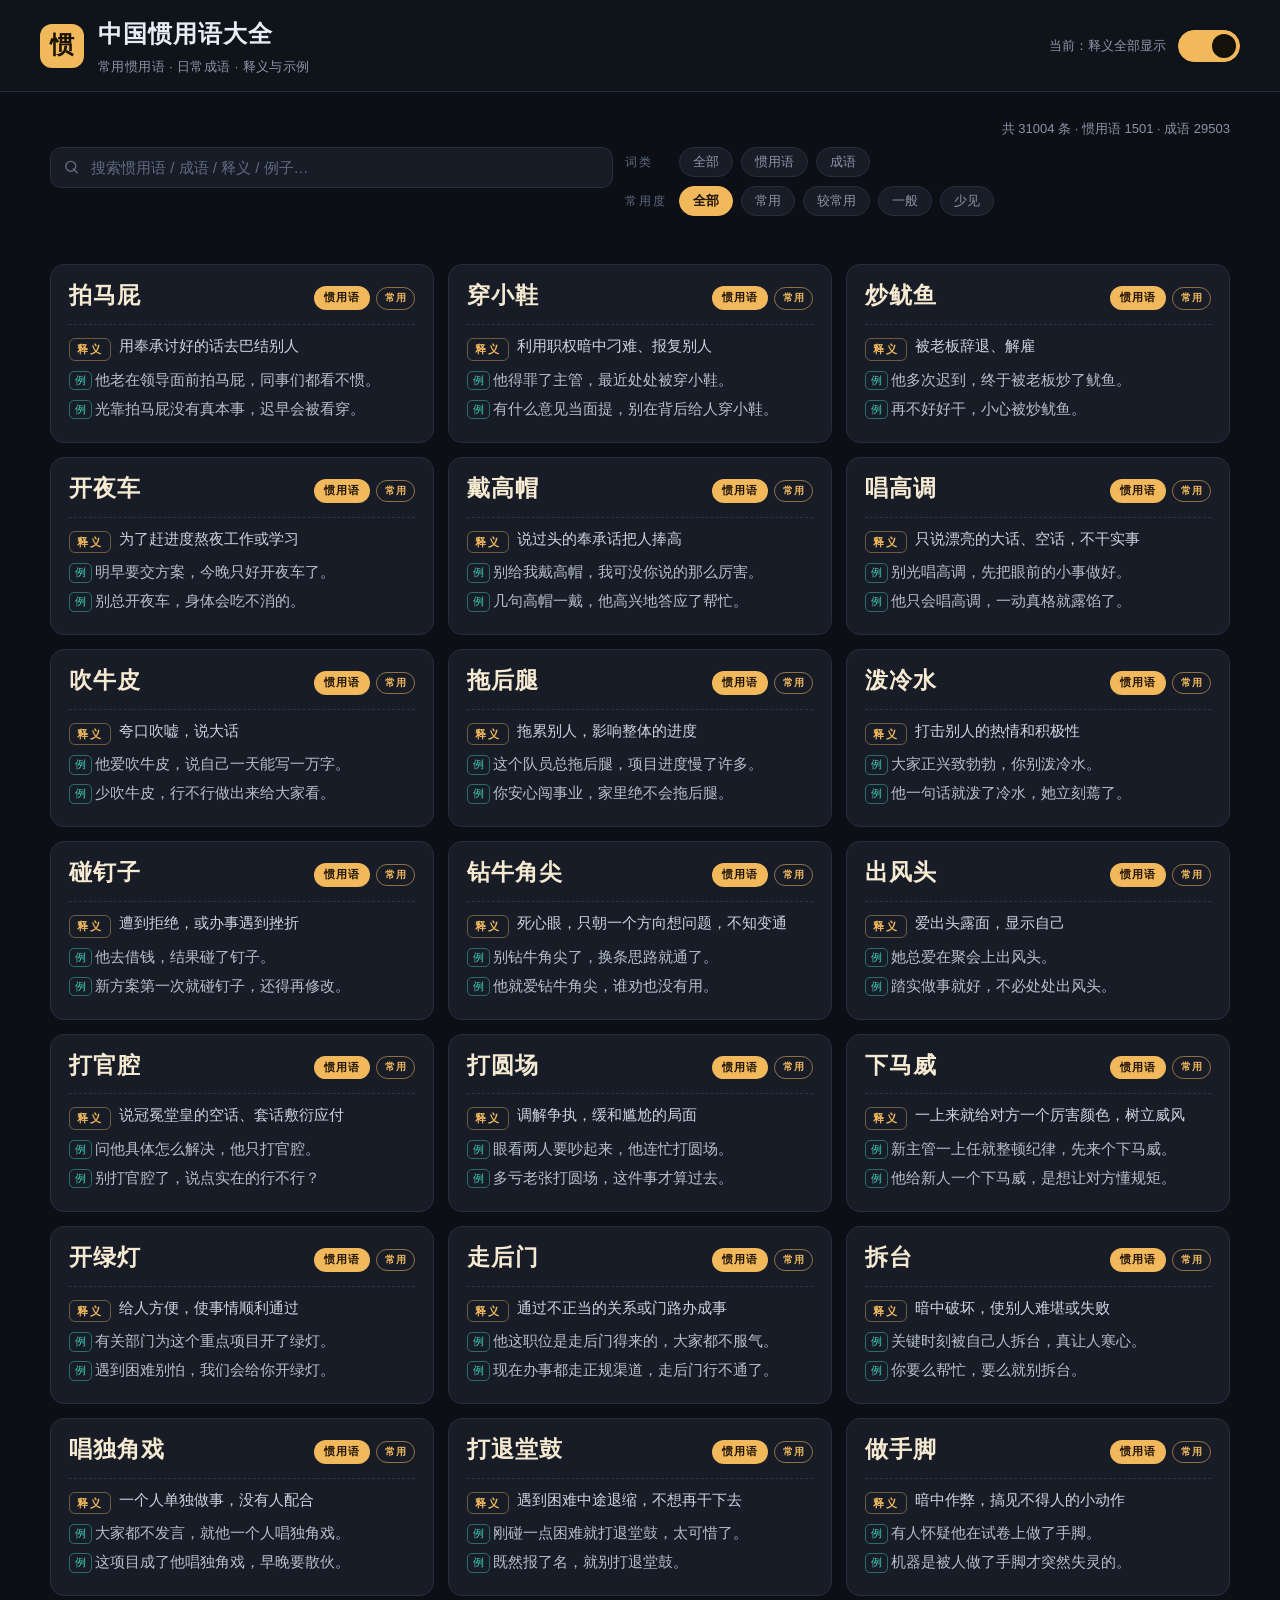
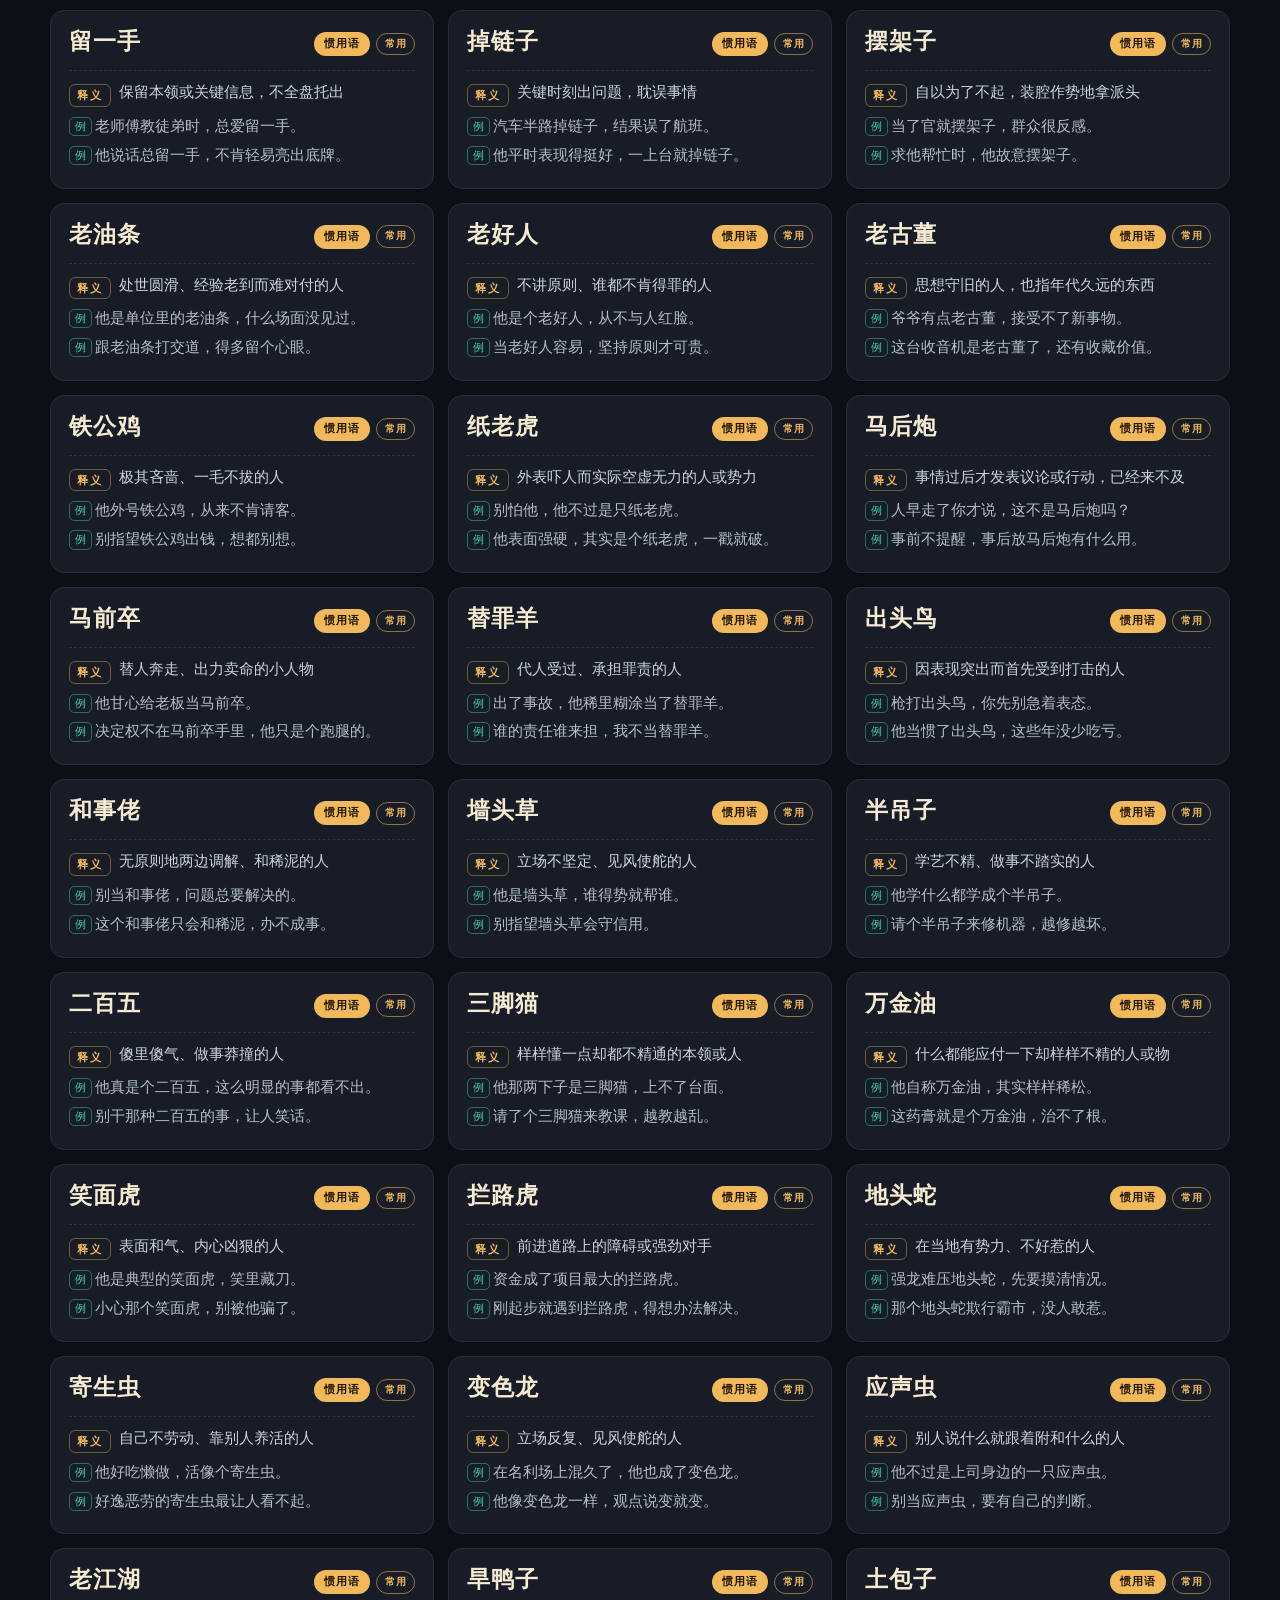
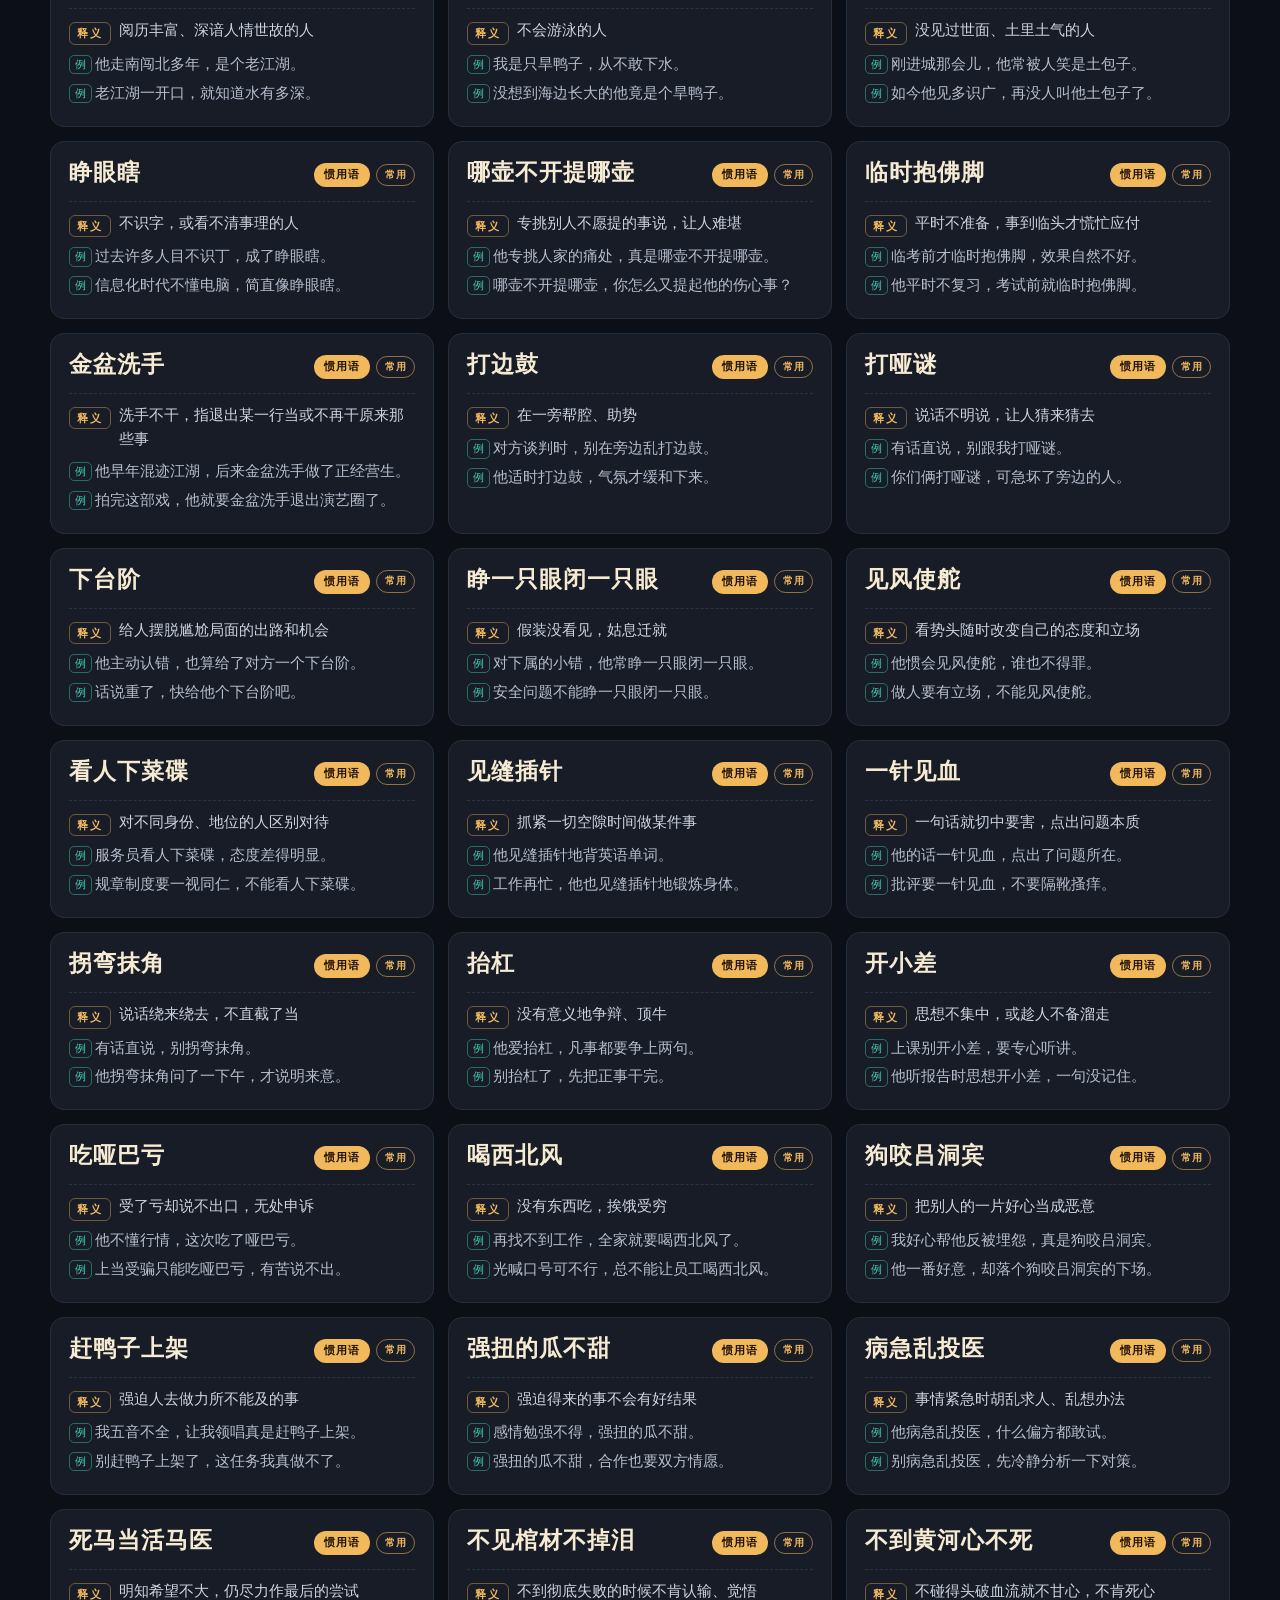
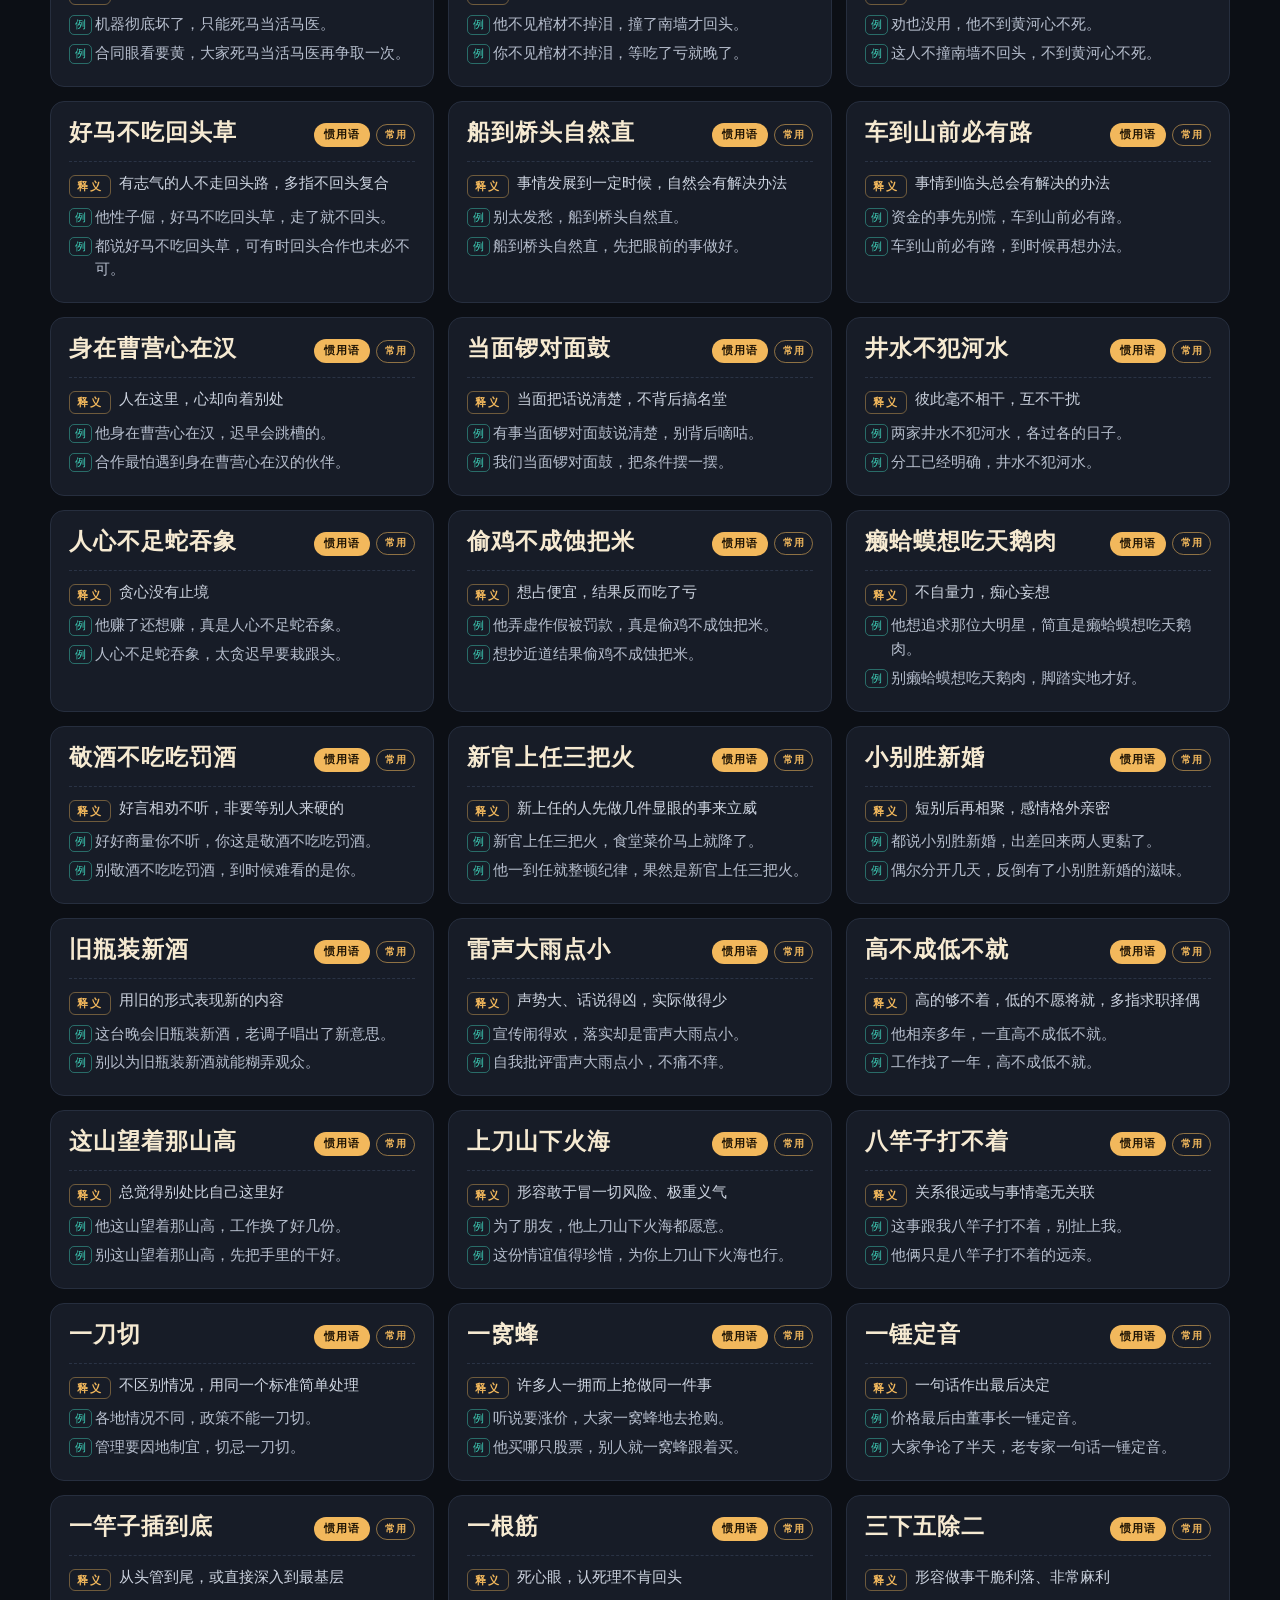
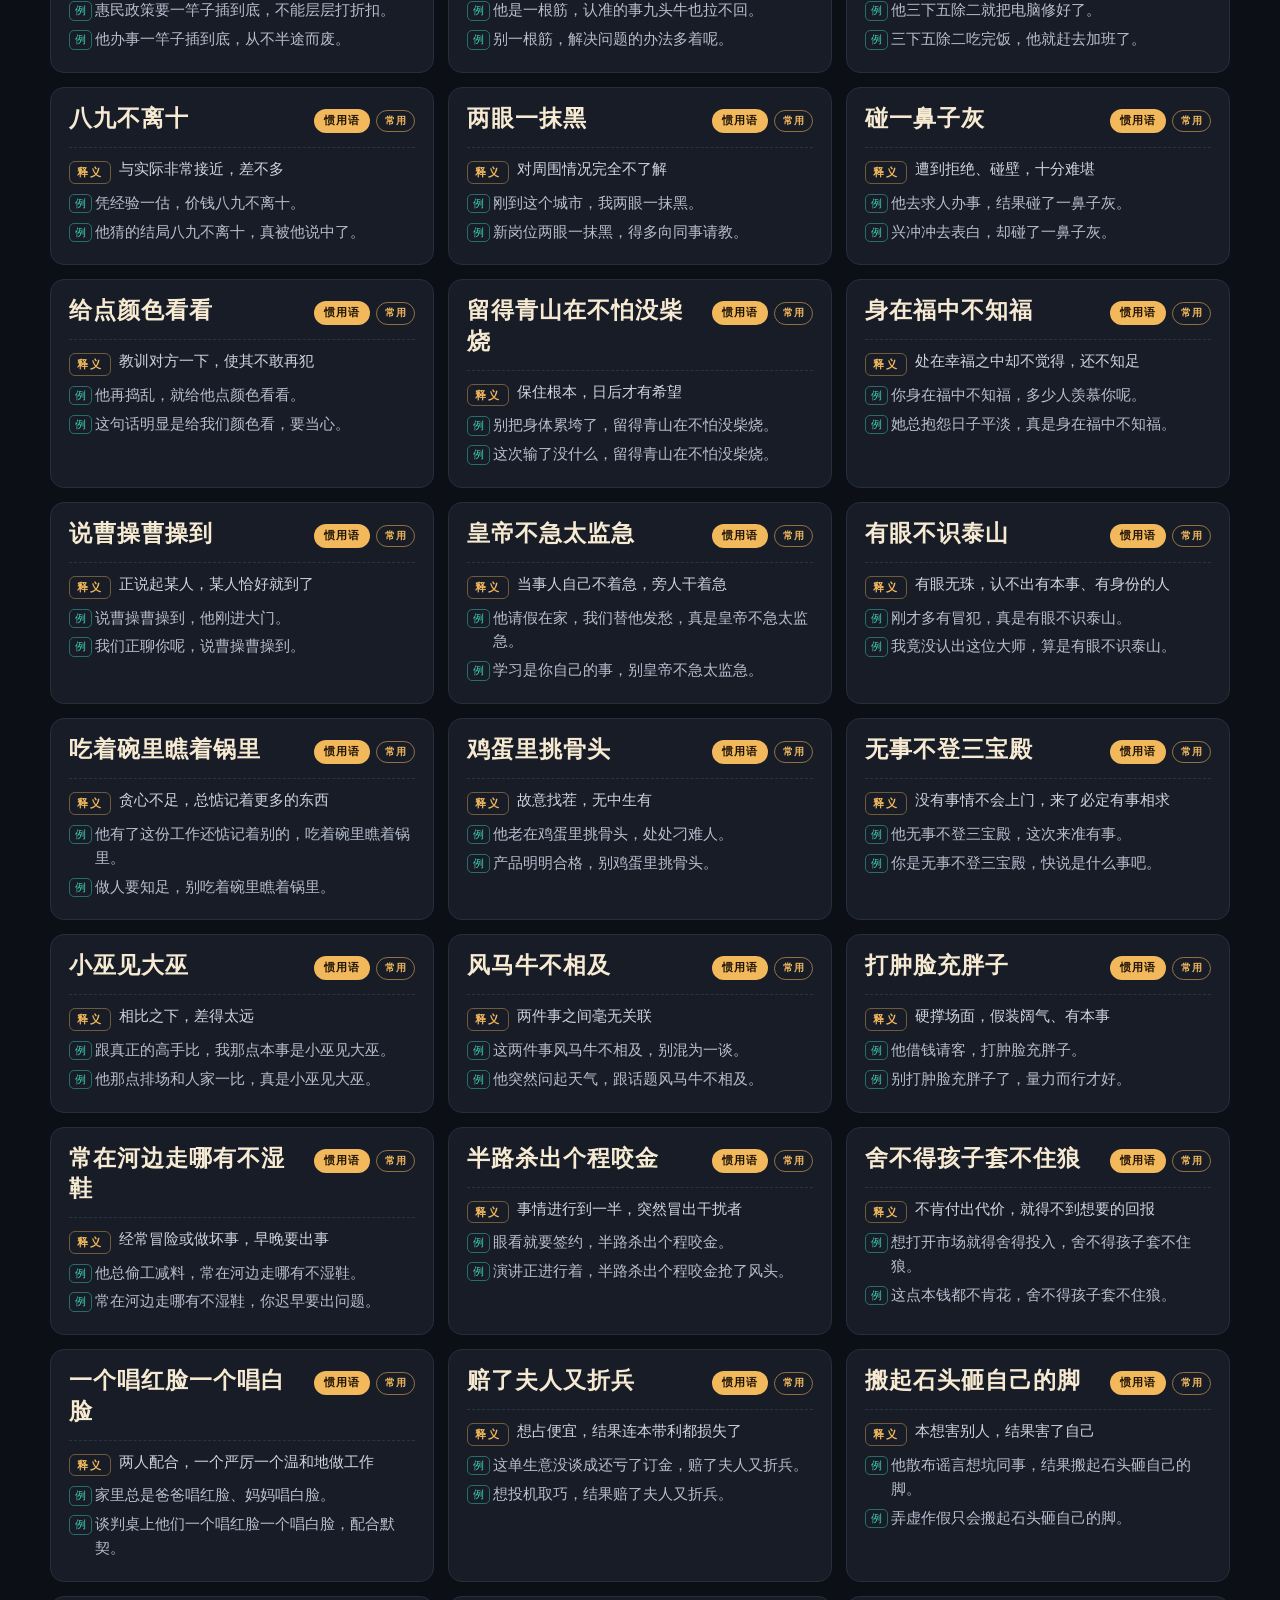
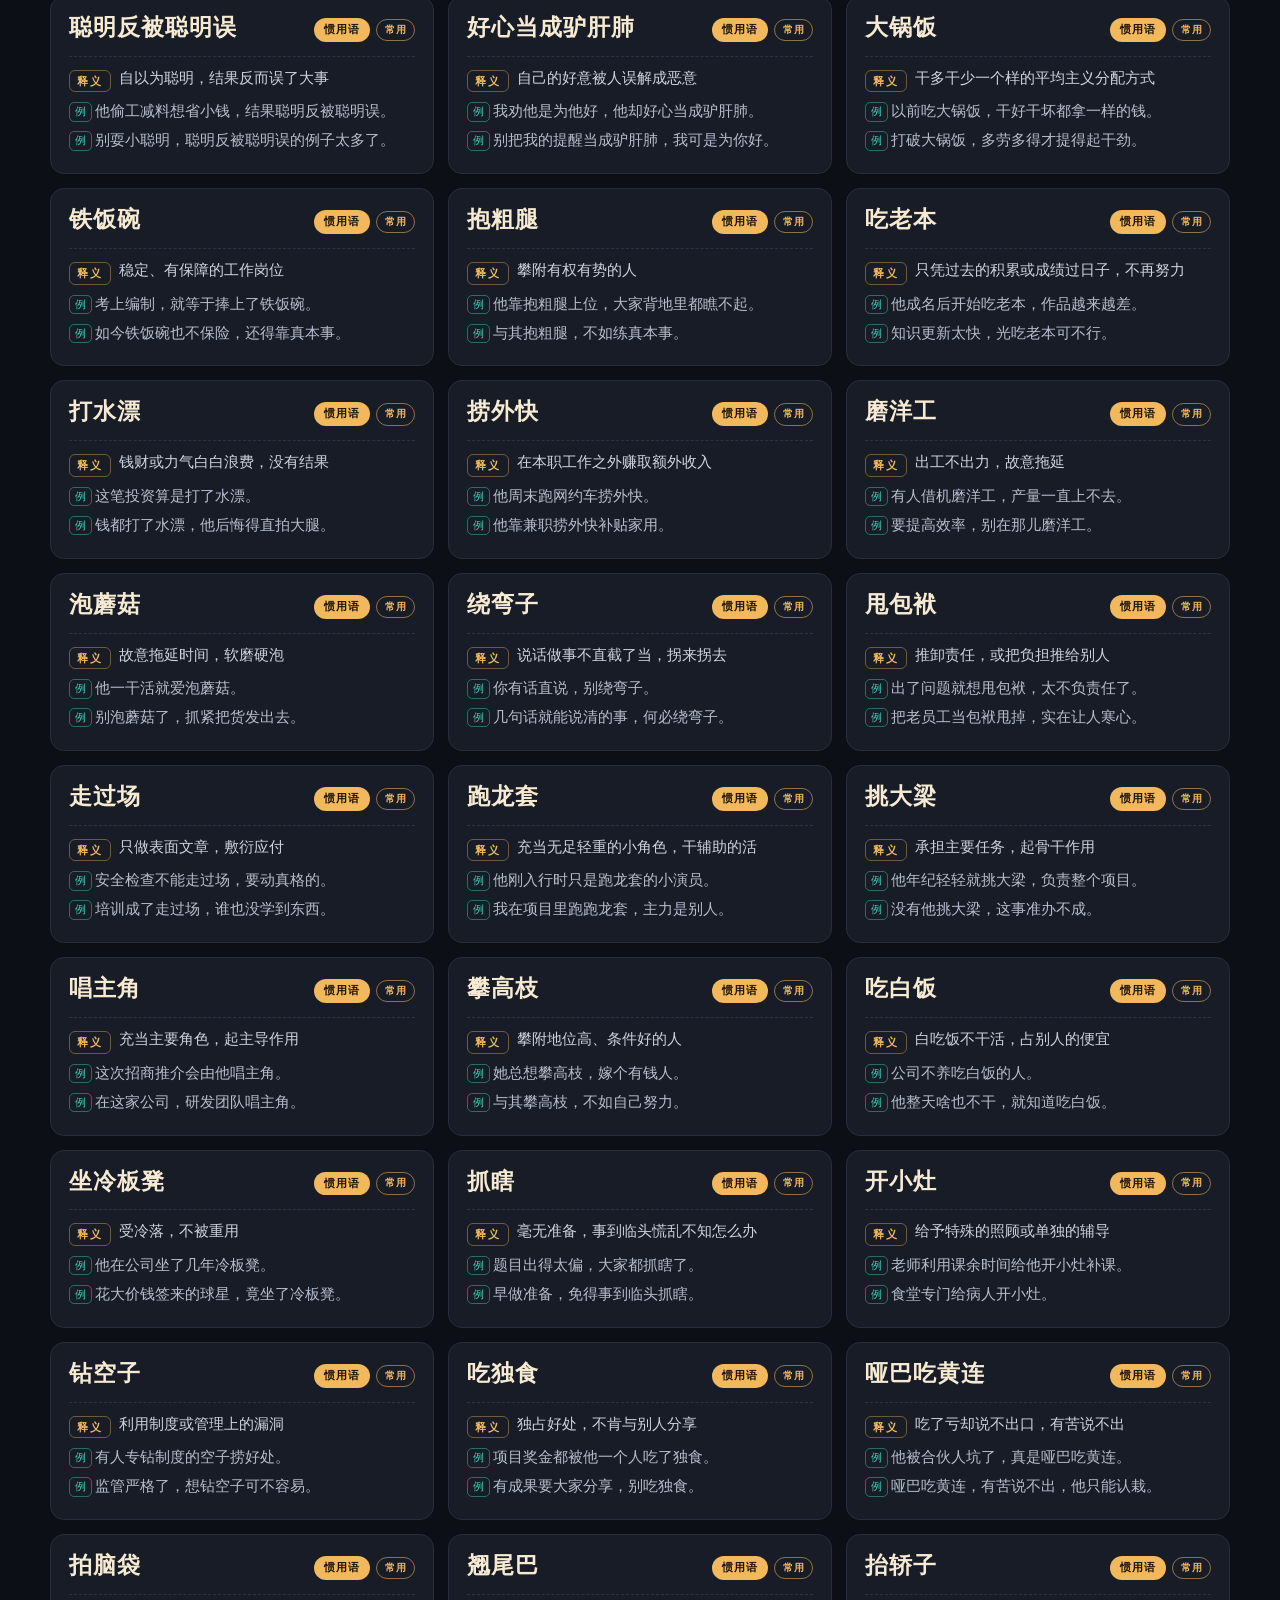
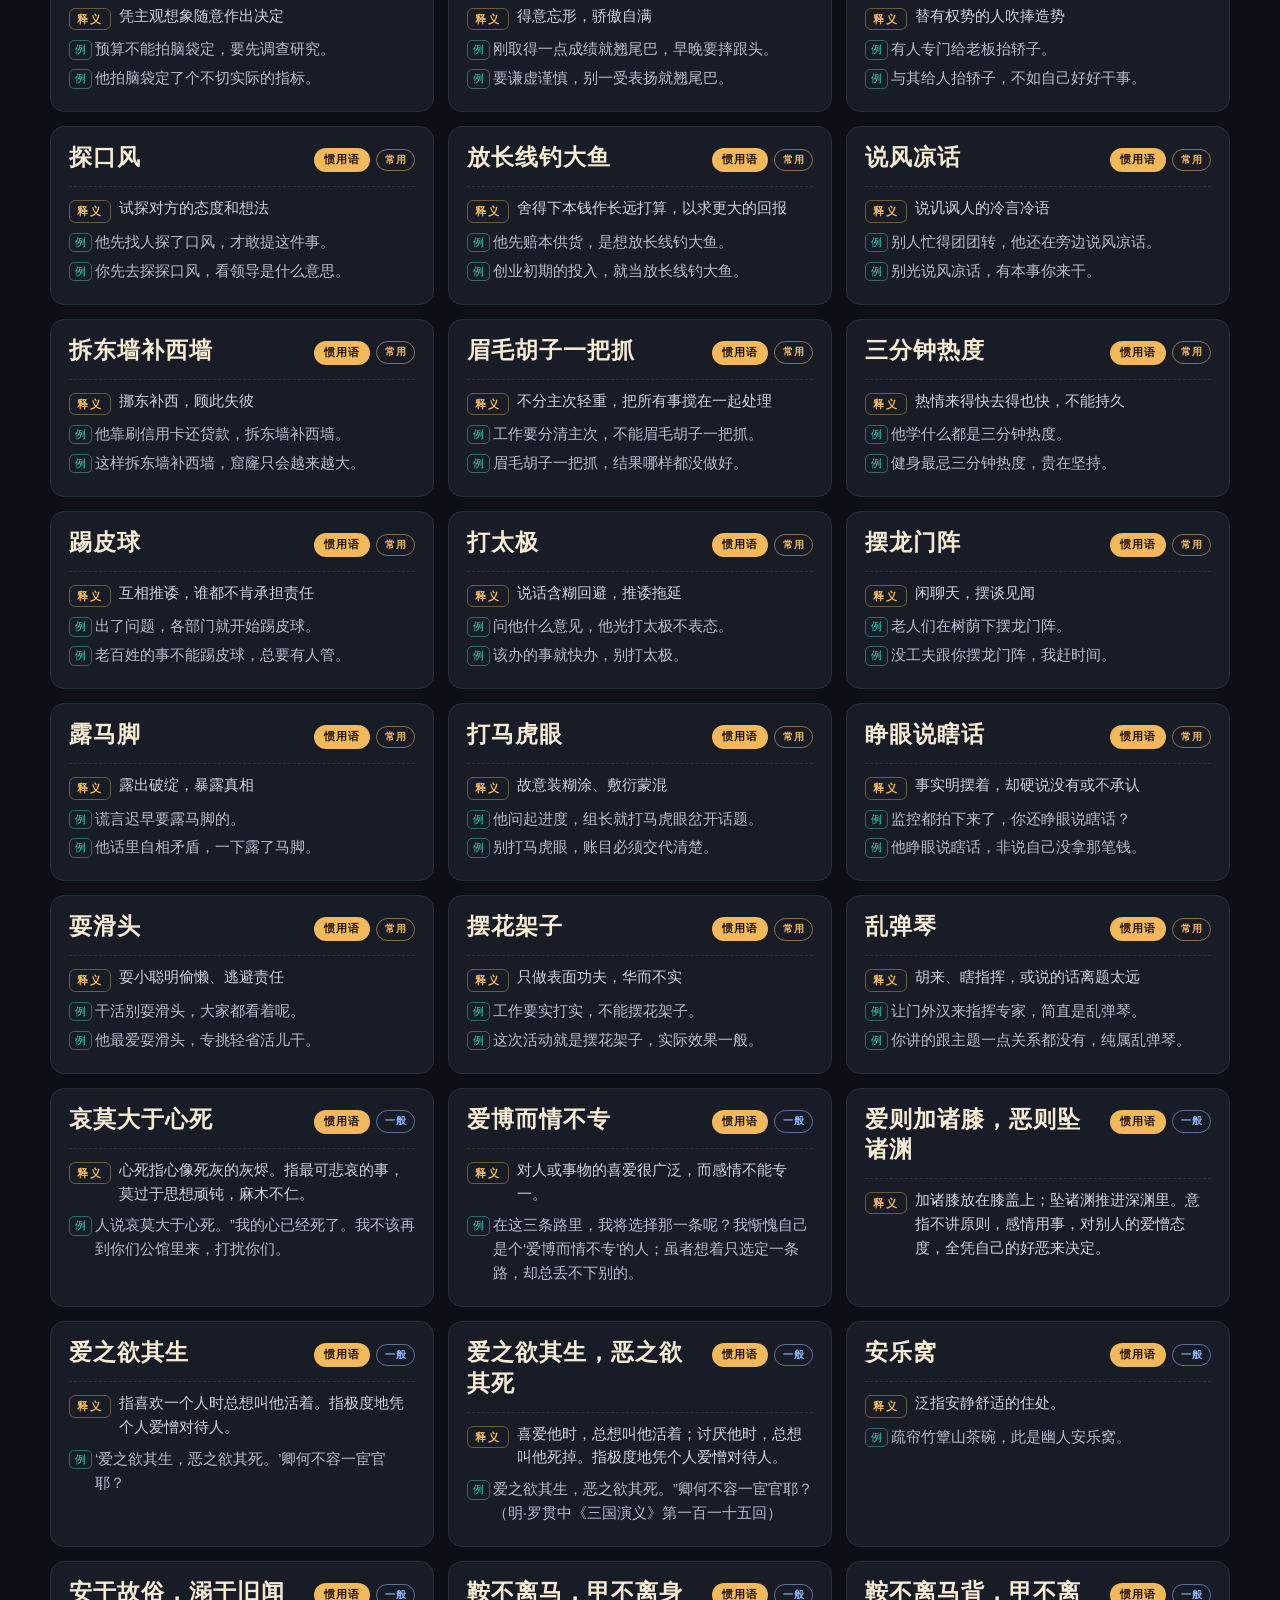
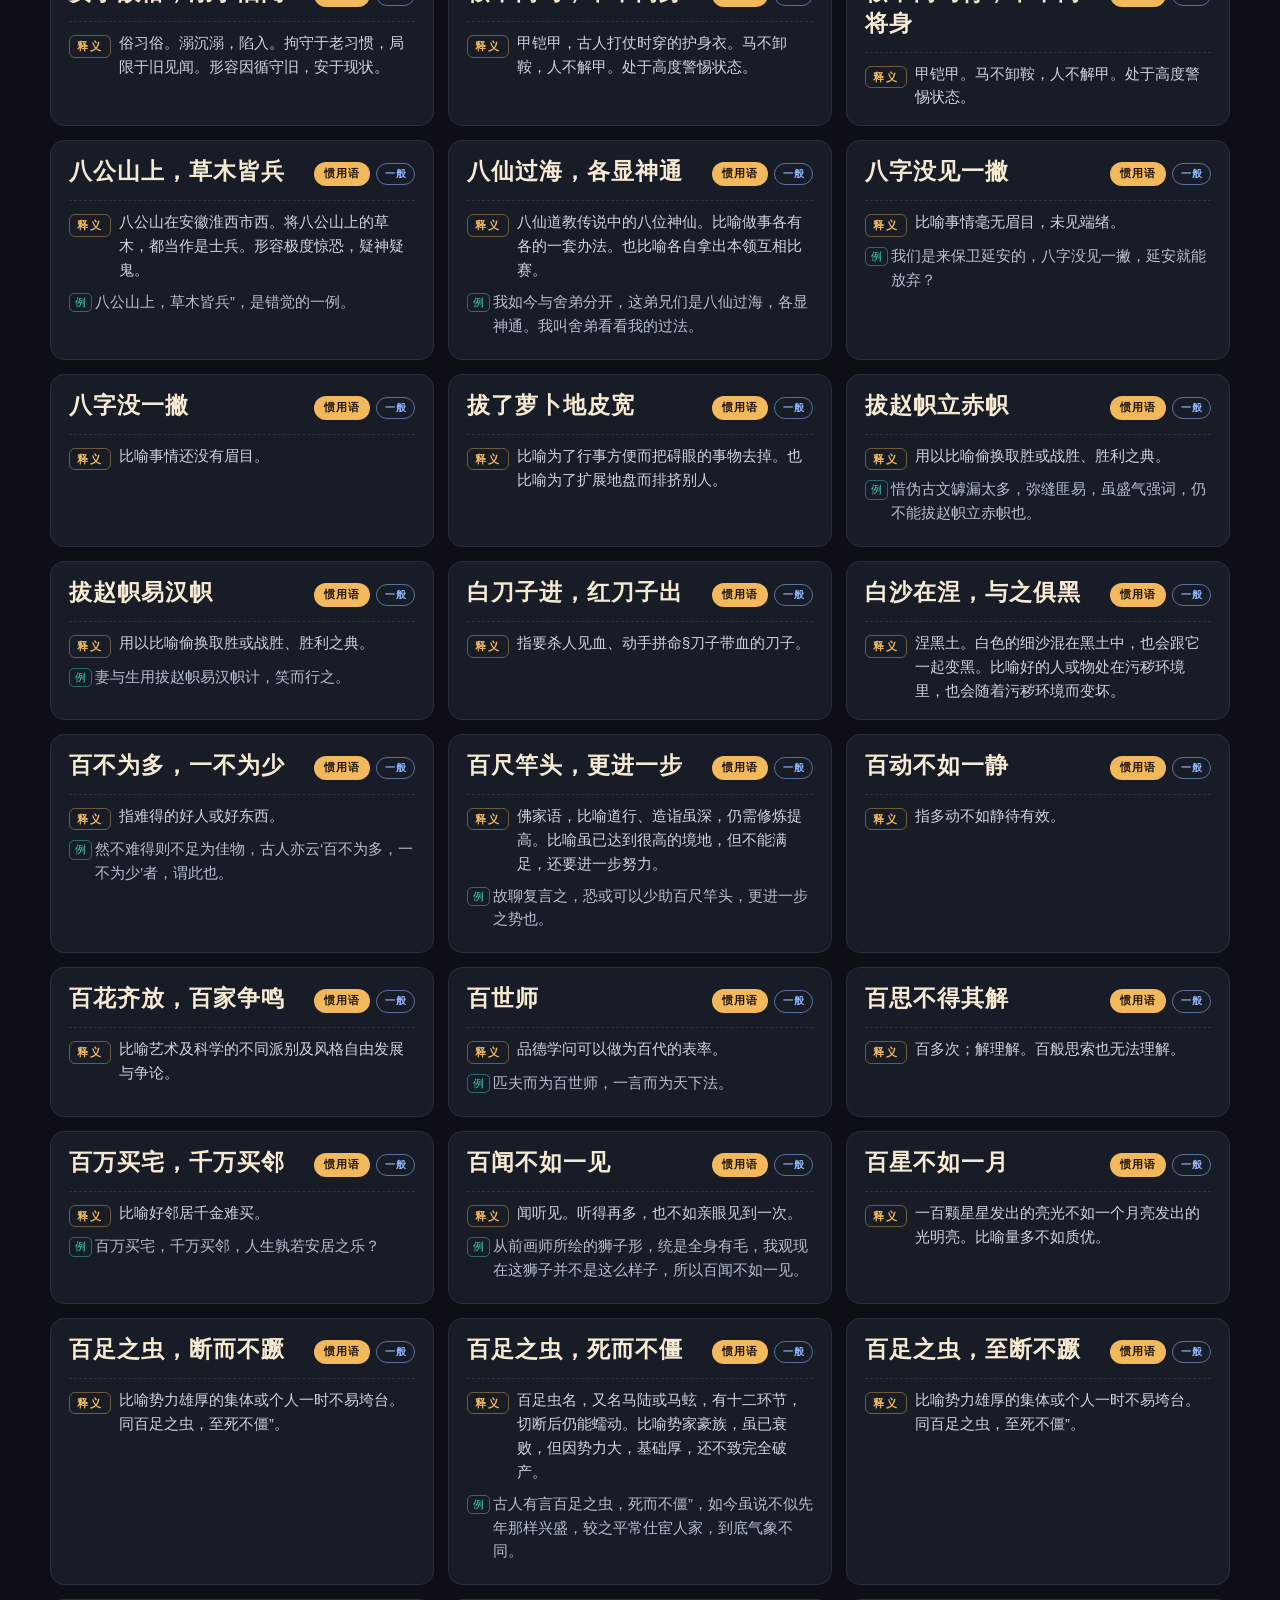
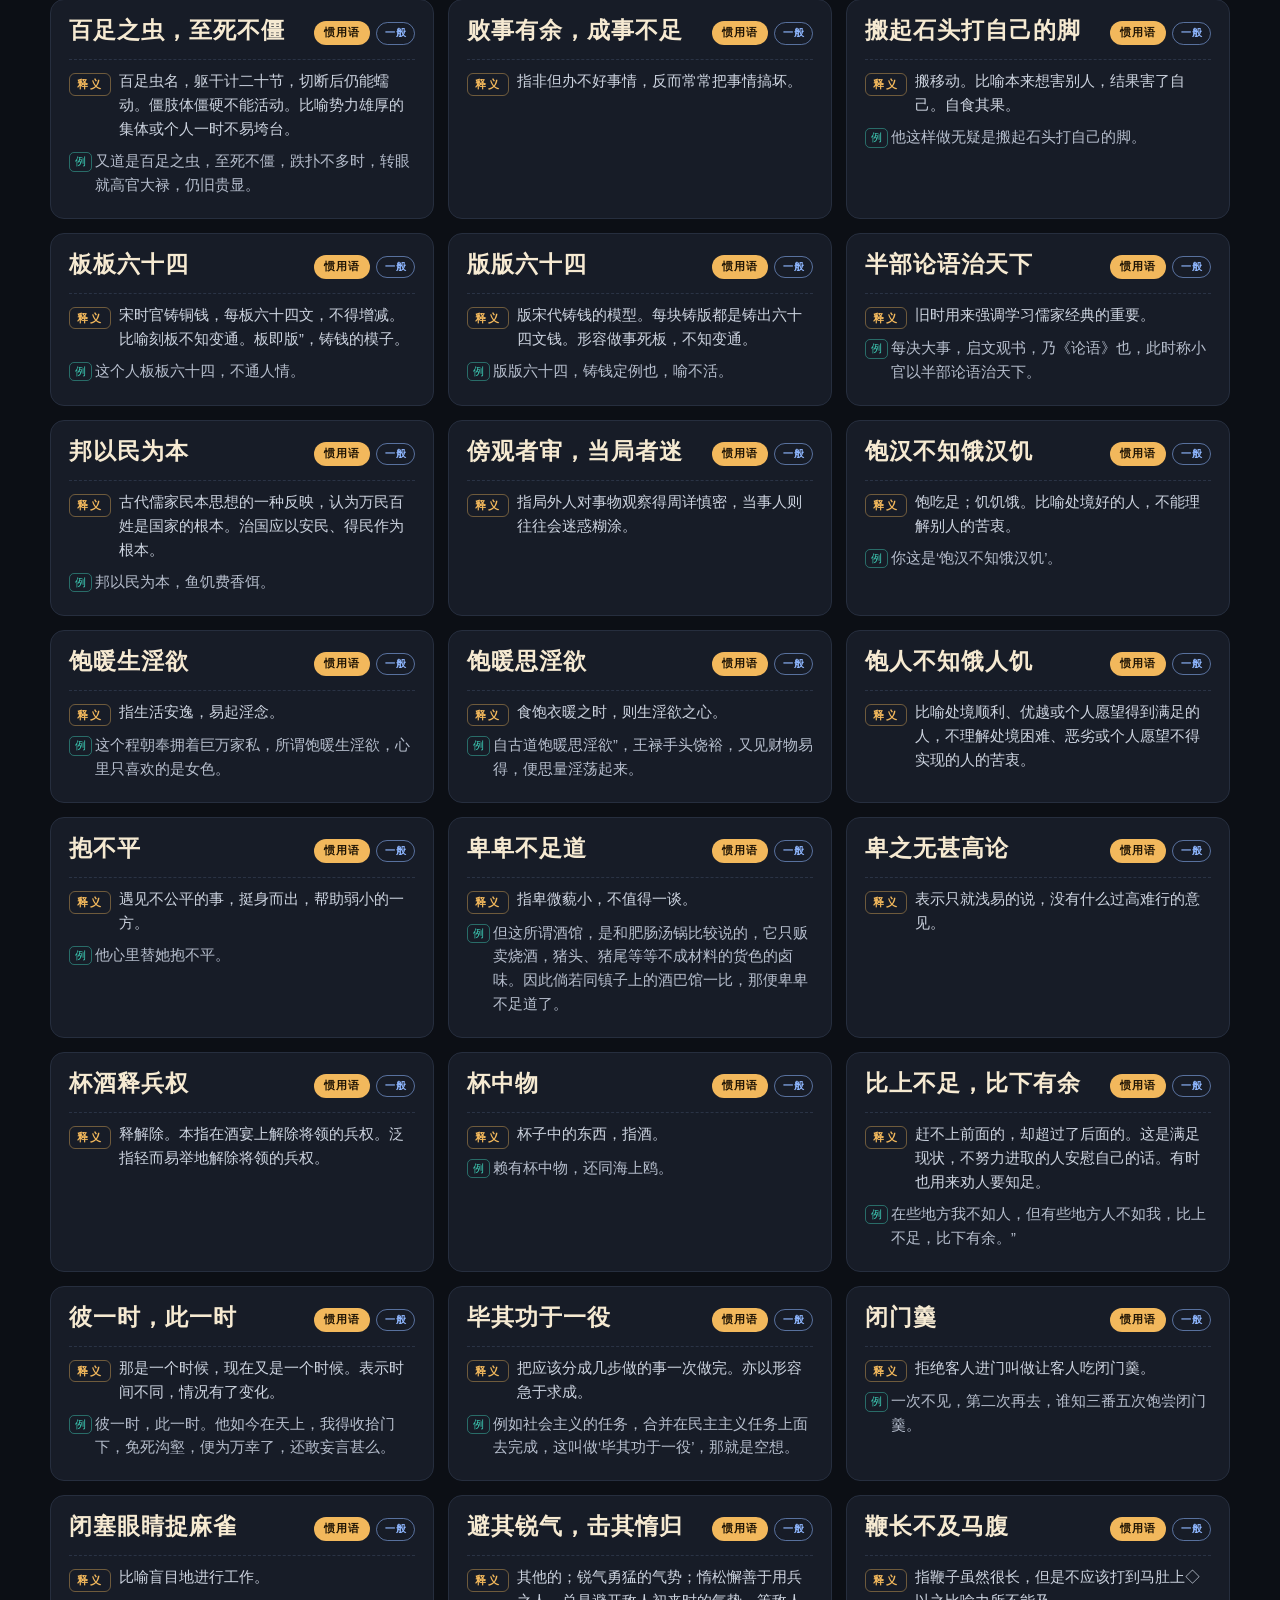
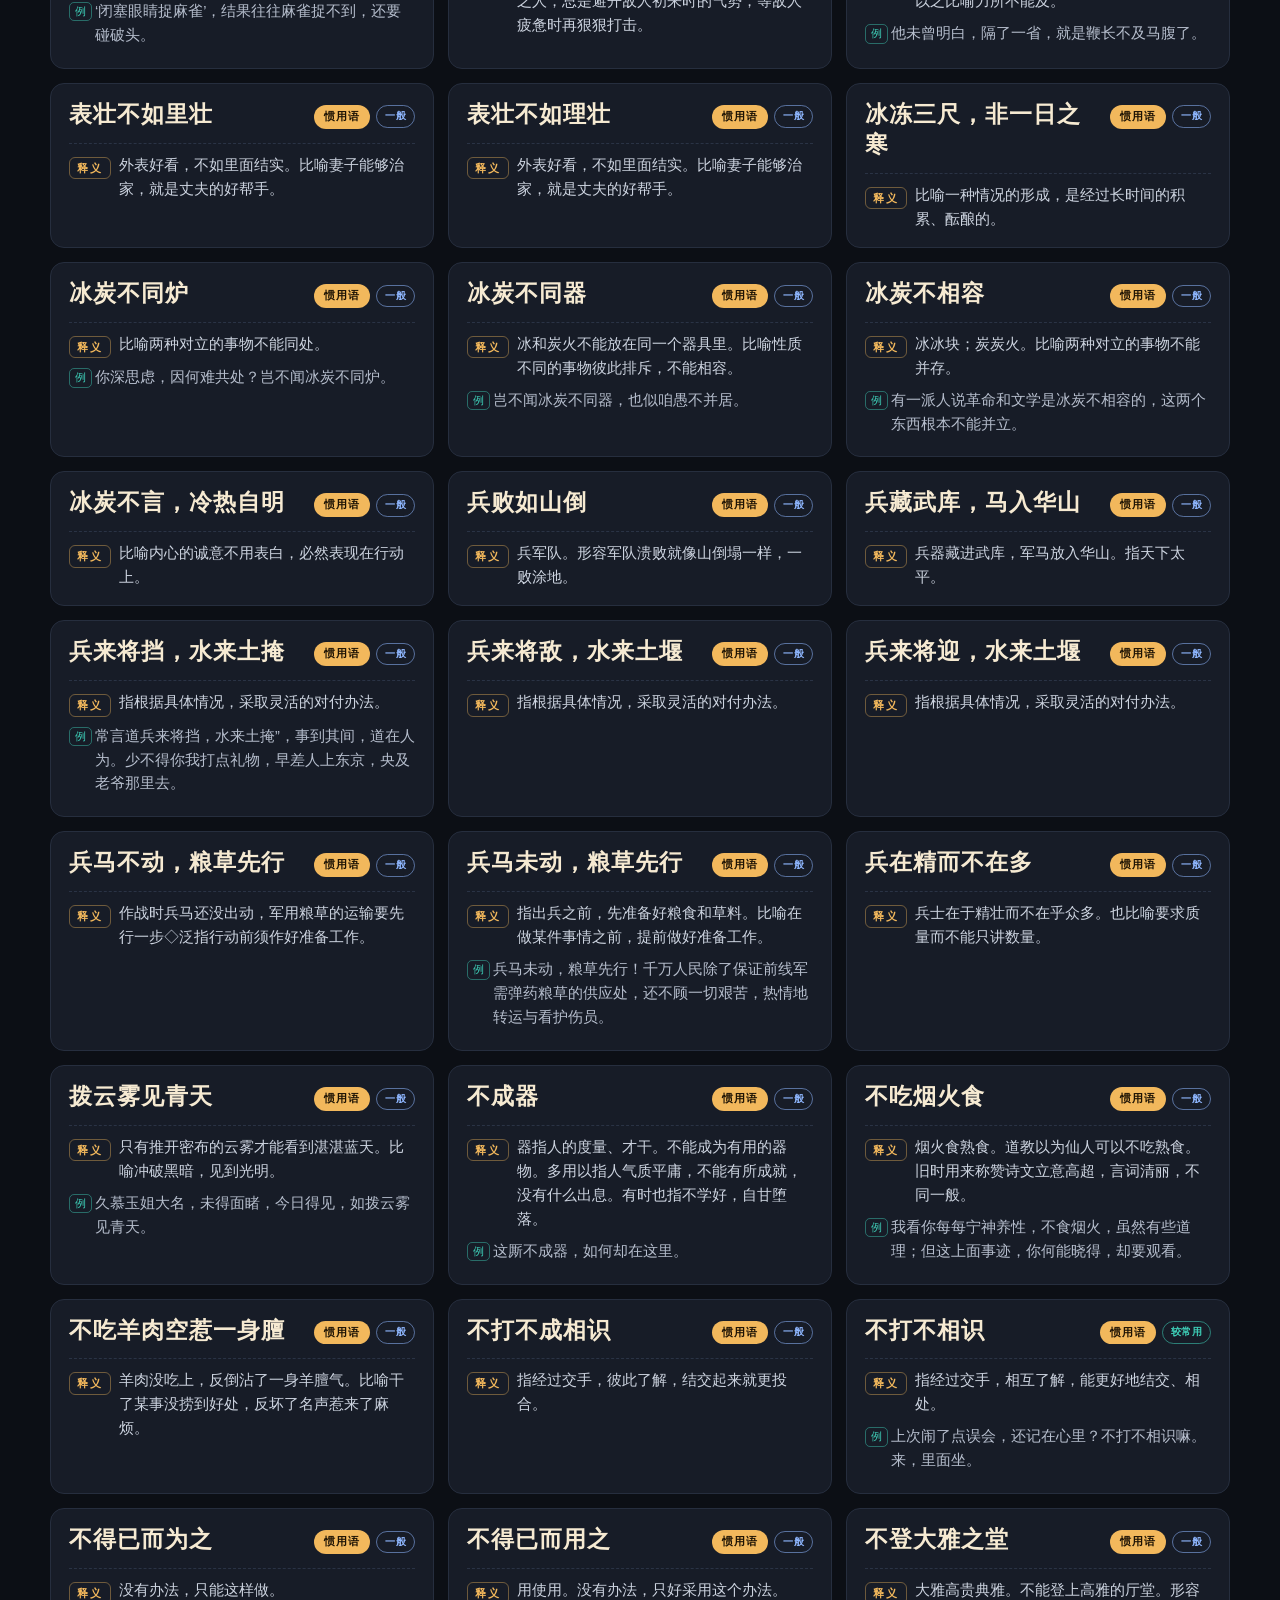
==== index.html @ 8cf6a90a "Rename chinese_idioms.html to index.html" ====
<!DOCTYPE html>
<html lang="zh-CN">
<head>
<meta charset="UTF-8">
<meta name="viewport" content="width=device-width, initial-scale=1.0">
<title>中国惯用语大全 · 常用惯用语与成语</title>
<link rel="stylesheet" href="style.css">
</head>
<body class="expanded">
  <header class="topbar">
    <div class="brand">
      <div class="brand-mark">惯</div>
      <div>
        <h1>中国惯用语大全</h1>
        <p class="subtitle">常用惯用语 · 日常成语 · 释义与示例</p>
      </div>
    </div>
    <div class="switch-zone">
      <span class="switch-label" id="switchLabel">当前：释义全部显示</span>
      <label class="switch" title="开启：释义与例子全部显示；关闭：悬停或聚焦词条时才显示">
        <input type="checkbox" id="displayToggle" checked>
        <span class="track"><span class="thumb"></span></span>
      </label>
    </div>
  </header>

  <main class="container">
    <section class="toolbar" aria-label="筛选工具">
      <div class="search-box">
        <svg class="search-icon" viewBox="0 0 24 24" width="17" height="17" fill="none" stroke="currentColor" stroke-width="2" stroke-linecap="round" aria-hidden="true"><circle cx="11" cy="11" r="7"></circle><line x1="20" y1="20" x2="14.5" y2="14.5"></line></svg>
        <input type="search" id="searchInput" placeholder="搜索惯用语 / 成语 / 释义 / 例子…" autocomplete="off">
      </div>
     <div class="chips" id="chips">
      <div class="counts" id="counts"></div>
      <div class="filter-rows">
        <div class="chip-row">
          <span class="grp">词类</span>
          <div class="chips" id="catChips">
            <button class="chip small" data-cat="all" type="button">全部</button>
            <button class="chip small" data-cat="惯用语" type="button">惯用语</button>
            <button class="chip small" data-cat="成语" type="button">成语</button>
          </div>
        </div>
        <div class="chip-row">
          <span class="grp">常用度</span>
          <div class="chips" id="freqChips">
            <button class="chip small active" data-freq="all" type="button">全部</button>
            <button class="chip small" data-freq="常用" type="button">常用</button>
            <button class="chip small" data-freq="较常用" type="button">较常用</button>
            <button class="chip small" data-freq="一般" type="button">一般</button>
            <button class="chip small" data-freq="少见" type="button">少见</button>
          </div>
        </div>
      </div>
    </section>

    <p class="guide" id="guide"></p>
    <section class="list" id="list" aria-live="polite"></section>
  </main>

 <footer>
    <p>全量词库：惯用语与成语共计数万条，覆盖日常交流、书面写作与常见典故，释义力求准确易懂。</p>
    <p class="foot-note">提示：关闭右上角开关后，释义与例子默认隐藏，鼠标悬停词条即可查看。</p>
  </footer>

<script src="data.js"></script>
<script src="chengyu_full.js"></script>
<script src="script.js"></script>
</body>
</html>
---- style.css ----
/* ===== 中国惯用语大全 · 深色扁平化主题 ===== */
:root{
  --bg:#0c0f15;
  --bg-soft:#11151d;
  --card:#171c27;
  --card-2:#1d2431;
  --line:#262e3e;
  --text:#e8ecf4;
  --muted:#8b94a8;
  --dim:#5f6a80;
  --accent:#f2b85c;
  --teal:#3ecfb8;
  --radius:14px;
  --font-serif:"KaiTi","STKaiti","FangSong","SimSun","Songti SC",serif;
  --font-sans:-apple-system,"Segoe UI","PingFang SC","Hiragino Sans GB","Microsoft YaHei","Noto Sans CJK SC",sans-serif;
}
*{box-sizing:border-box}
html{-webkit-text-size-adjust:100%}
body{
  margin:0;
  background:var(--bg);
  color:var(--text);
  font-family:var(--font-sans);
  line-height:1.65;
}
::selection{background:rgba(242,184,92,.28)}

/* 顶栏 */
.topbar{
  position:sticky;top:0;z-index:60;
  display:flex;align-items:center;justify-content:space-between;gap:16px;flex-wrap:wrap;
  padding:14px clamp(16px,4vw,40px);
  background:rgba(17,21,29,.92);
  -webkit-backdrop-filter:blur(10px);backdrop-filter:blur(10px);
  border-bottom:1px solid var(--line);
}
.brand{display:flex;align-items:center;gap:14px;min-width:0}
.brand-mark{
  width:44px;height:44px;flex:none;border-radius:12px;
  display:flex;align-items:center;justify-content:center;
  background:var(--accent);color:#1a1204;
  font-family:var(--font-serif);font-size:24px;font-weight:700;
}
.brand h1{margin:0;font-size:clamp(18px,2.4vw,24px);font-weight:700;letter-spacing:1px}
.brand .subtitle{margin:2px 0 0;font-size:13px;color:var(--muted);letter-spacing:.4px}
.switch-zone{display:flex;align-items:center;gap:12px}
.switch-label{font-size:13px;color:var(--muted);white-space:nowrap}
.switch{position:relative;display:inline-flex;cursor:pointer;flex:none}
.switch input{position:absolute;opacity:0;width:0;height:0}
.switch .track{
  position:relative;display:block;width:62px;height:32px;border-radius:999px;
  background:#2b3345;border:1px solid var(--line);transition:background .25s ease,border-color .25s ease;
}
.switch .thumb{
  position:absolute;top:3px;left:3px;width:24px;height:24px;border-radius:50%;
  background:#aab3c5;transition:left .25s ease,background .25s ease;
}
.switch input:checked + .track{background:var(--accent);border-color:var(--accent)}
.switch input:checked + .track .thumb{left:33px;background:#14100a}
.switch input:focus-visible + .track{box-shadow:0 0 0 3px rgba(242,184,92,.35)}
body.compact .switch-label{color:var(--teal)}
/* 布局与工具条 */
.container{max-width:1240px;margin:0 auto;padding:0 clamp(14px,3vw,30px)}
.toolbar{display:flex;align-items:center;gap:12px;flex-wrap:wrap;margin:26px 0 4px}
.search-box{position:relative;flex:1 1 280px;min-width:230px}
.search-icon{position:absolute;left:13px;top:50%;transform:translateY(-50%);color:var(--dim)}
.search-box input{
  width:100%;padding:11px 16px 11px 40px;
  background:var(--card);color:var(--text);
  border:1px solid var(--line);border-radius:11px;outline:none;
  font-size:15px;font-family:inherit;transition:border-color .2s;
}
.search-box input::placeholder{color:var(--dim)}
.search-box input:focus{border-color:var(--accent)}
.search-box input::-webkit-search-cancel-button{-webkit-appearance:none}
.chips{display:flex;gap:8px;flex-wrap:wrap}
.chip{
  border:1px solid var(--line);background:var(--card);color:var(--muted);
  padding:7px 16px;border-radius:999px;font-size:14px;cursor:pointer;
  font-family:inherit;transition:all .18s;
}
.chip:hover{color:var(--text);border-color:#3a4560}
.chip.active{background:var(--accent);border-color:var(--accent);color:#1c1204;font-weight:600}
.counts{margin-left:auto;font-size:13px;color:var(--muted);white-space:nowrap}

/* 词条列表 */
.guide{min-height:22px;margin:12px 2px 0;font-size:13.5px;color:var(--teal)}
.list{display:grid;grid-template-columns:repeat(auto-fill,minmax(340px,1fr));gap:14px;margin:14px 0 60px}
body.compact .list{margin-bottom:80px}

.card{
  position:relative;
  background:var(--card);border:1px solid var(--line);border-radius:var(--radius);
  padding:16px 18px 15px;
  transition:border-color .2s,transform .2s,background .2s;
}
.card:hover,.card:focus-within{border-color:#3a4560;background:var(--card-2)}
.card-top{display:flex;align-items:baseline;justify-content:space-between;gap:10px}
.phrase{
  font-family:var(--font-serif);font-size:1.42rem;font-weight:700;
  color:#f6ead2;letter-spacing:1px;line-height:1.35;
}
.tag{
  flex:none;font-size:.68rem;letter-spacing:1px;padding:3px 10px;border-radius:999px;
  font-weight:600;transform:translateY(-2px);
}
.tag.habit{background:#f2b85c;color:#1c1204}
.tag.idiom{background:#3ecfb8;color:#08211c}
/* 释义与例子（开启时全部显示） */
.details{margin-top:12px;border-top:1px dashed #2a3345;padding-top:10px;font-size:14.5px}
.meta{display:flex;gap:8px;align-items:flex-start}
.meta b{
  flex:none;font-size:.7rem;font-weight:700;letter-spacing:2px;color:var(--accent);
  border:1px solid rgba(242,184,92,.4);border-radius:6px;padding:1px 7px;margin-top:3px;
}
.details .meaning{margin:0;color:#cdd4e0}
.example{margin:8px 0 0 0;padding-left:0;list-style:none}
.example li{position:relative;padding-left:26px;margin:5px 0;color:#b6becd}
.example li::before{content:"例";position:absolute;left:0;top:2px;
  font-size:.66rem;color:var(--teal);border:1px solid rgba(62,207,184,.45);
  border-radius:5px;padding:0 5px}
.example li b{font-weight:600;color:#dfe4ec}

/* 关闭时：释义与例子隐藏，悬停/聚焦词条以浮层显示 */
body.compact .details{
  position:absolute;left:0;right:0;top:calc(100% - 2px);z-index:50;
  margin:0;padding:14px 18px 16px;
  background:#1e2635;border:1px solid #37435e;
  border-radius:0 0 var(--radius) var(--radius);
  box-shadow:0 18px 40px rgba(0,0,0,.55);
  opacity:0;visibility:hidden;transform:translateY(-6px);
  transition:opacity .18s ease,transform .18s ease,visibility .18s;
  pointer-events:none;
}
body.compact .card:hover .details,
body.compact .card:focus-within .details{
  opacity:1;visibility:visible;transform:translateY(0);pointer-events:auto;
}

/* 空结果 */
.empty{grid-column:1/-1;text-align:center;color:var(--muted);padding:60px 10px;font-size:15px}

/* 页脚 */
footer{border-top:1px solid var(--line);background:var(--bg-soft);padding:26px clamp(16px,4vw,40px);text-align:center}
footer p{margin:4px 0;color:var(--muted);font-size:13px}
footer .foot-note{color:var(--dim);font-size:12.5px}

/* 滚动条 */
::-webkit-scrollbar{width:11px;height:11px}
::-webkit-scrollbar-track{background:var(--bg)}
::-webkit-scrollbar-thumb{background:#2c3547;border-radius:8px;border:2px solid var(--bg)}
::-webkit-scrollbar-thumb:hover{background:#3a4560}

/* 响应式 */
@media (max-width:760px){
  .list{grid-template-columns:1fr}
  .counts{margin-left:0}
}
@media (prefers-reduced-motion:reduce){
  *{transition:none!important;animation:none!important}
}
/* ===== 新增：词类与常用度筛选行 ===== */
.filter-rows{flex:1 1 100%;display:flex;flex-direction:column;gap:9px;min-width:0}
.chip-row{display:flex;align-items:center;gap:10px;flex-wrap:wrap}
.grp{flex:none;width:44px;font-size:12px;color:var(--dim);letter-spacing:2px}
.chip.small{padding:5px 13px;font-size:13px}

/* 卡片右上角标签组 */
.card-top-right{display:flex;align-items:center;gap:6px;flex:none}
.freq-tag{transform:translateY(-2px);background:transparent;border:1px solid;
  font-size:.62rem;letter-spacing:.5px;padding:2px 8px;border-radius:999px;font-weight:600}
.fq-0{color:var(--accent);border-color:rgba(242,184,92,.55)}
.fq-1{color:var(--teal);border-color:rgba(62,207,184,.55)}
.fq-2{color:#8fb7ff;border-color:rgba(143,183,255,.55)}
.fq-3{color:#98a2b8;border-color:rgba(152,162,184,.5)}

/* 加载更多 */
.more-wrap{grid-column:1/-1;display:flex;justify-content:center;padding:10px 0 6px}
.more-btn{
  border:1px solid var(--line);background:var(--card-2);color:var(--text);
  padding:10px 36px;border-radius:999px;font-size:14px;cursor:pointer;
  font-family:inherit;transition:border-color .18s,color .18s,transform .15s;
}
.more-btn:hover{border-color:var(--accent);color:var(--accent)}
.more-btn:active{transform:scale(.97)}

@media (max-width:760px){
  .grp{width:auto}
}
/* TEST MARKER */
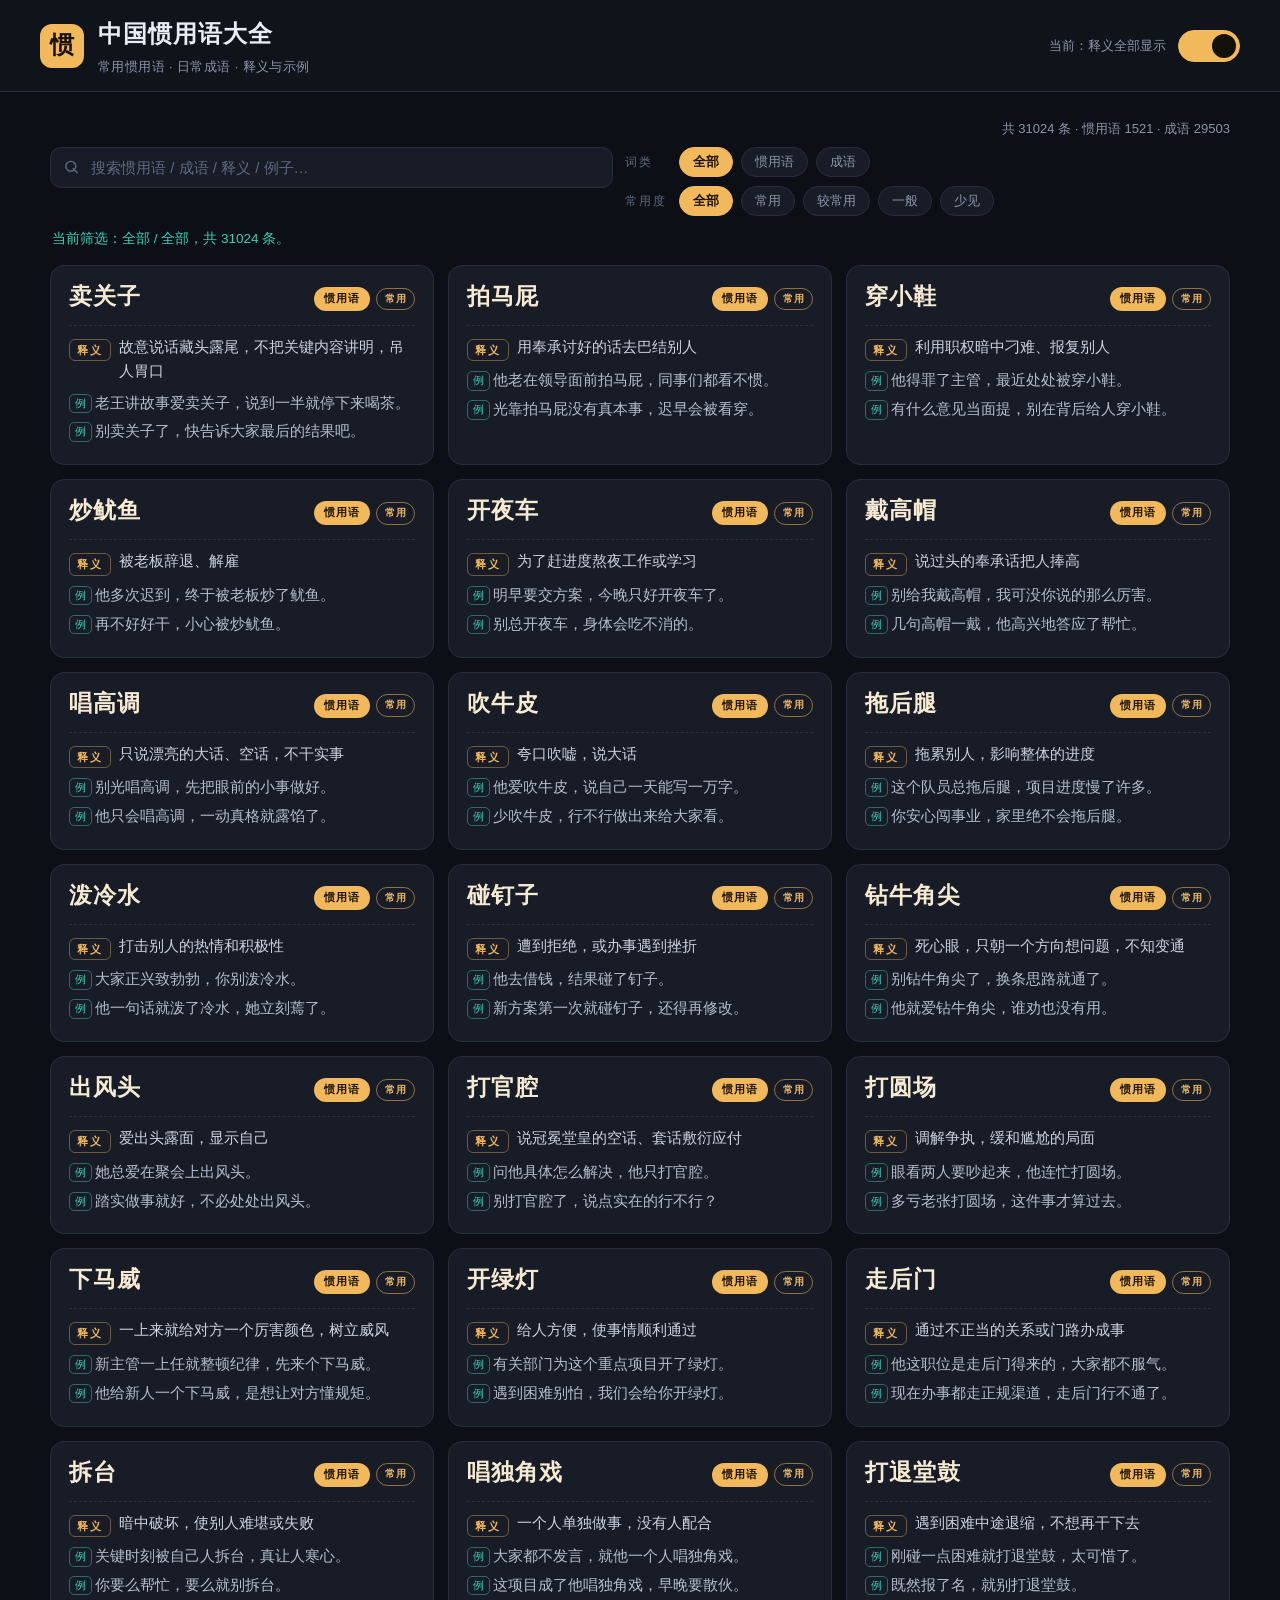
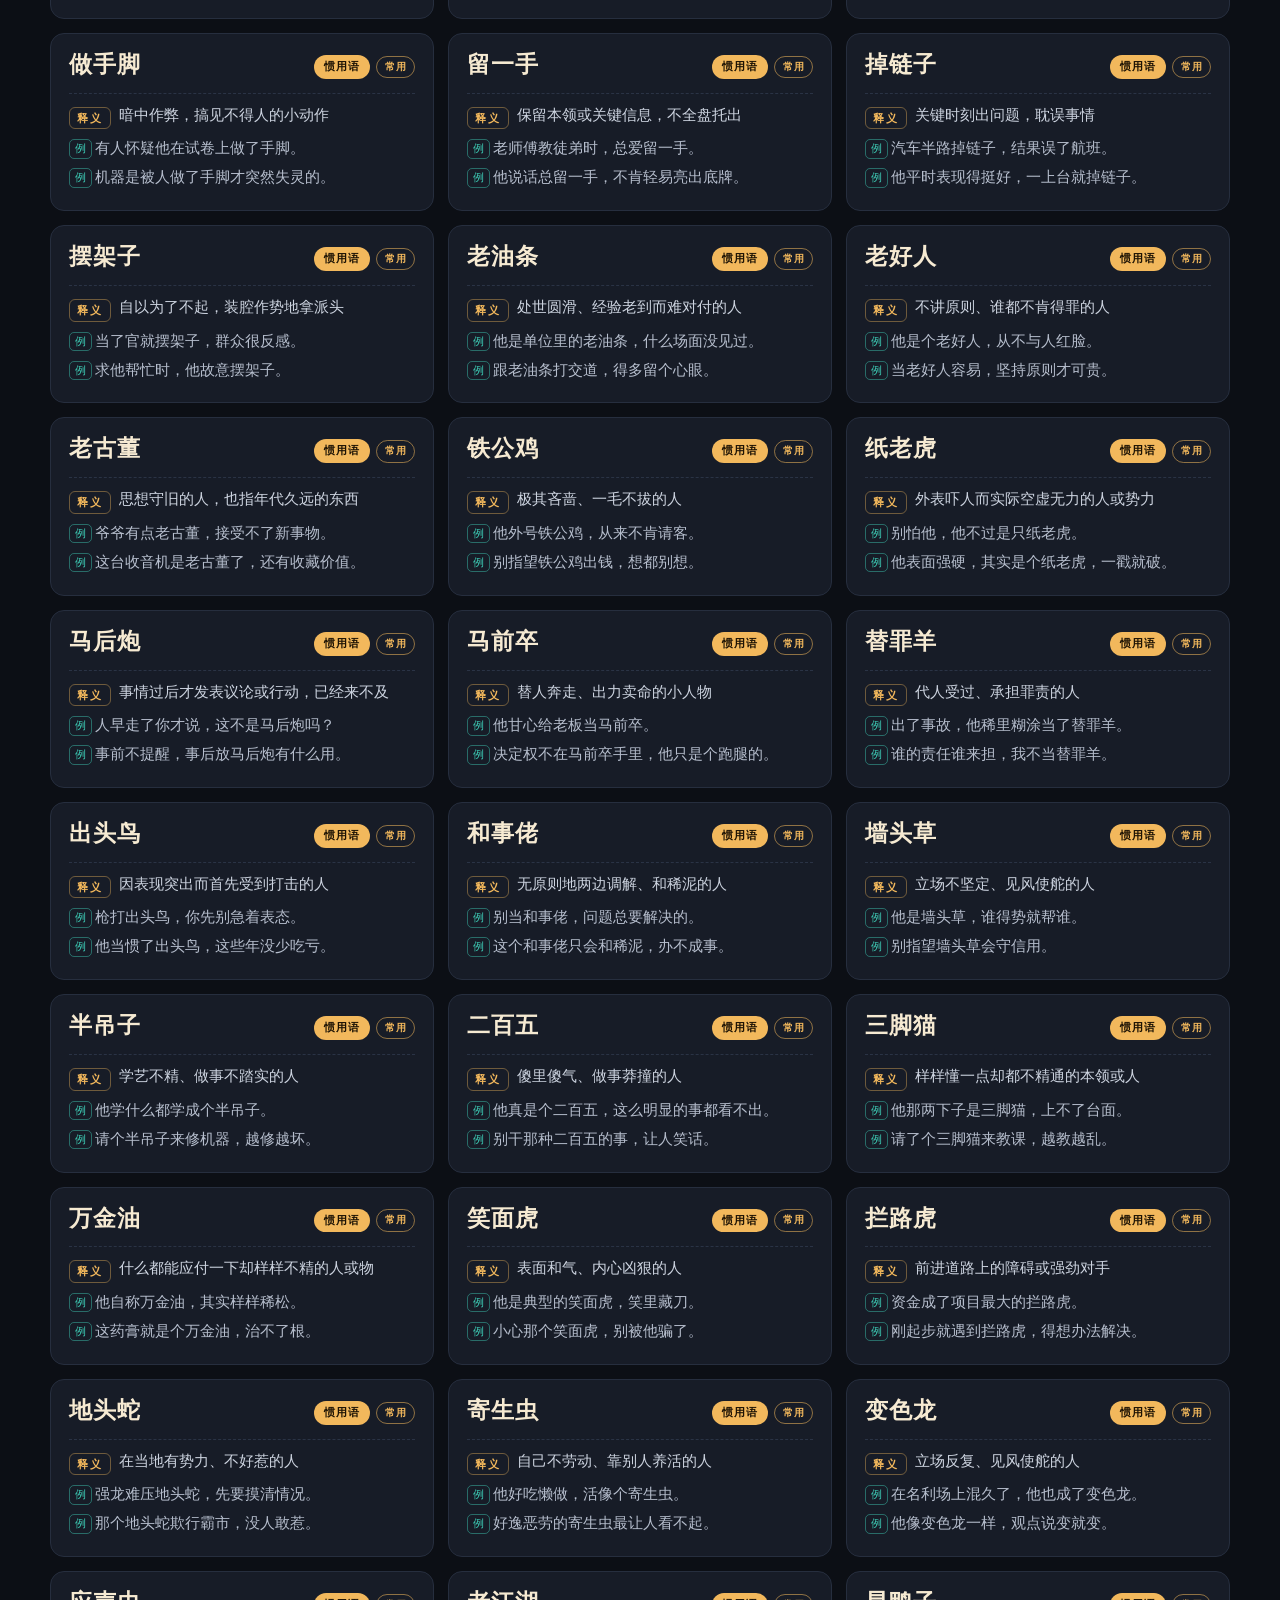
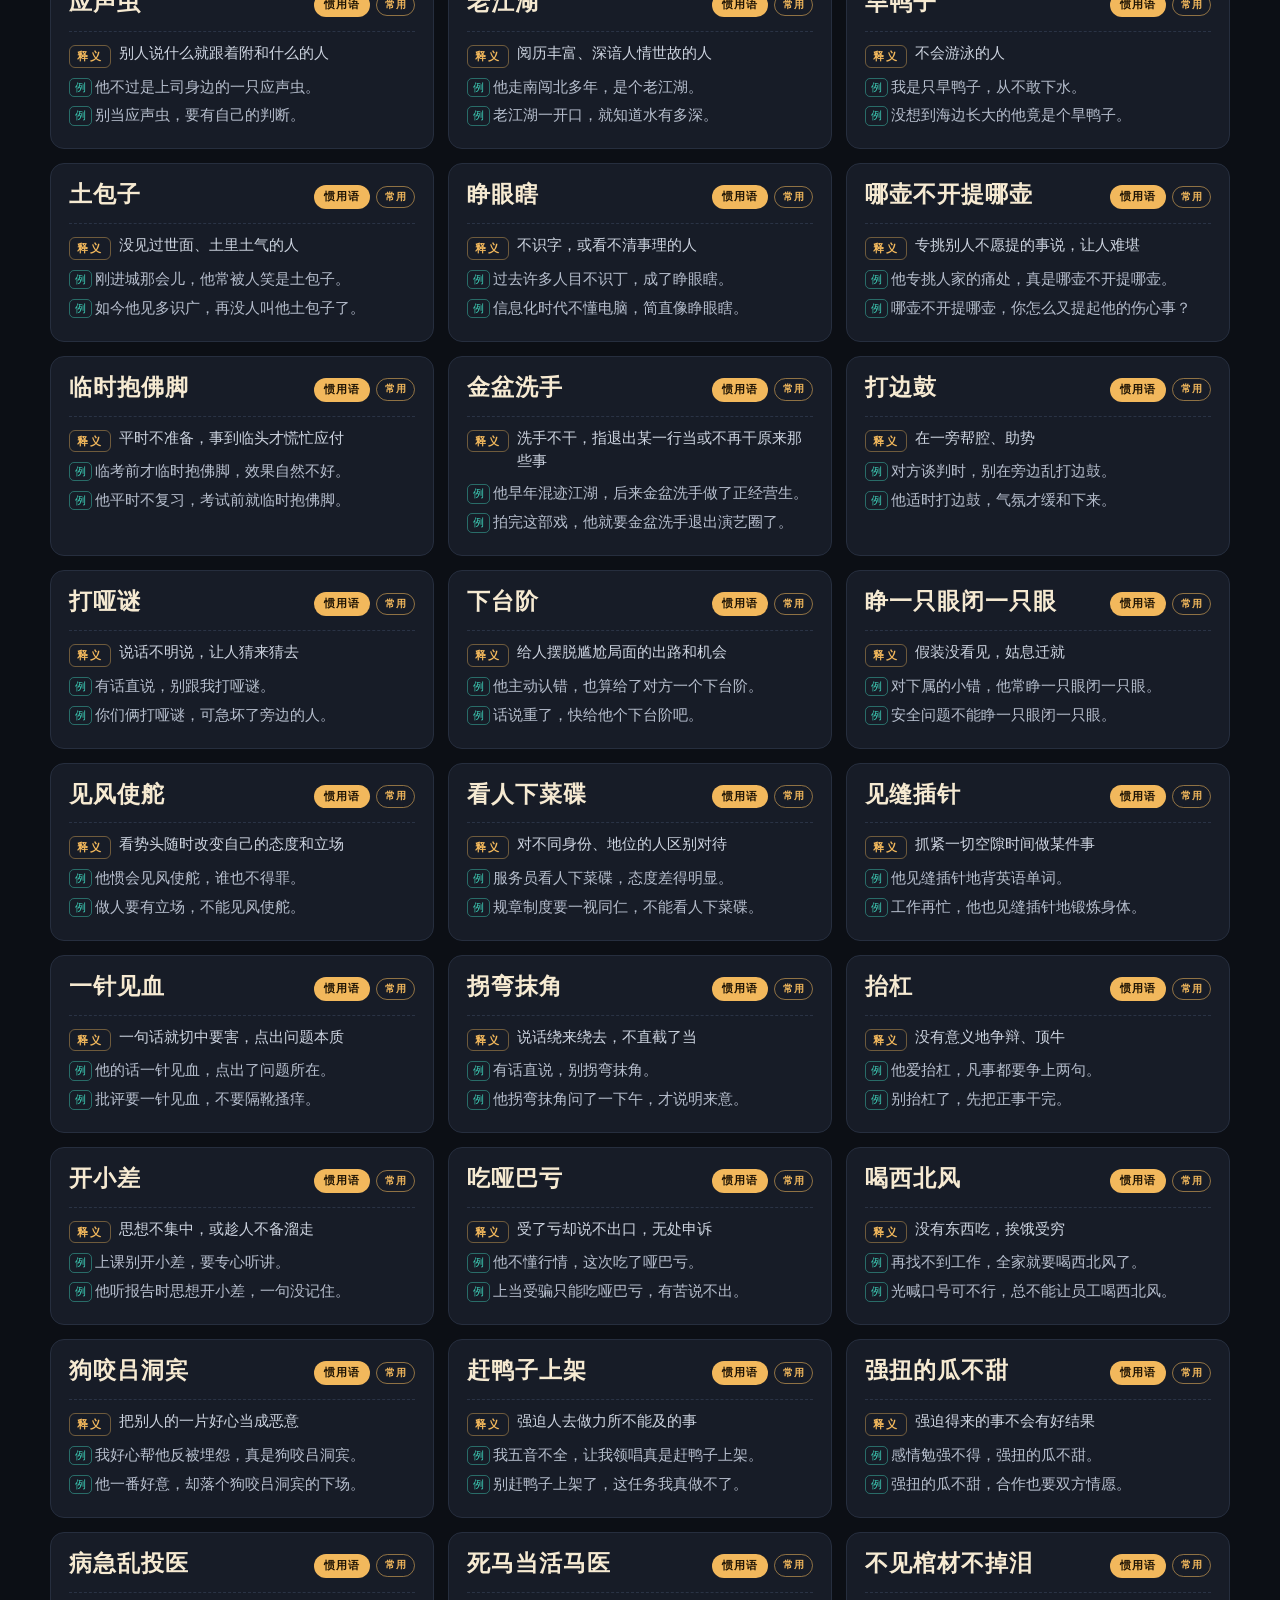
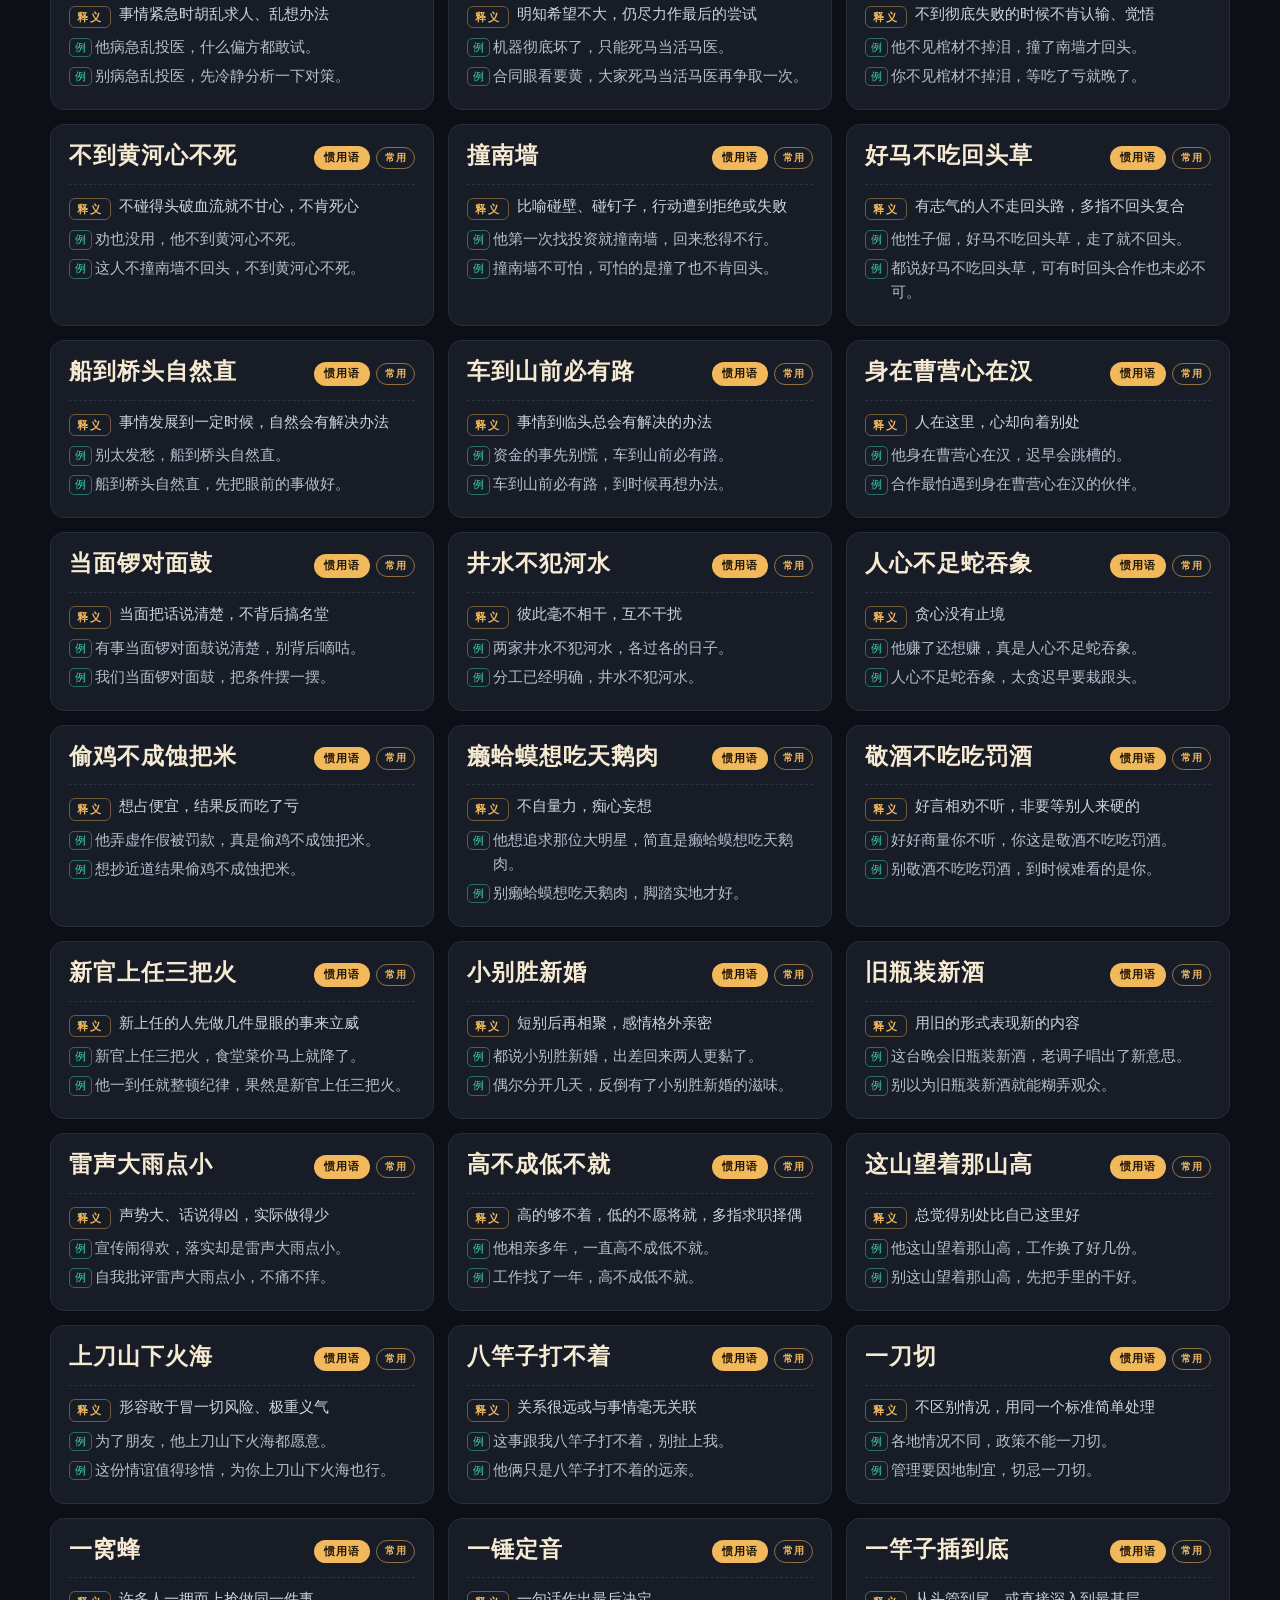
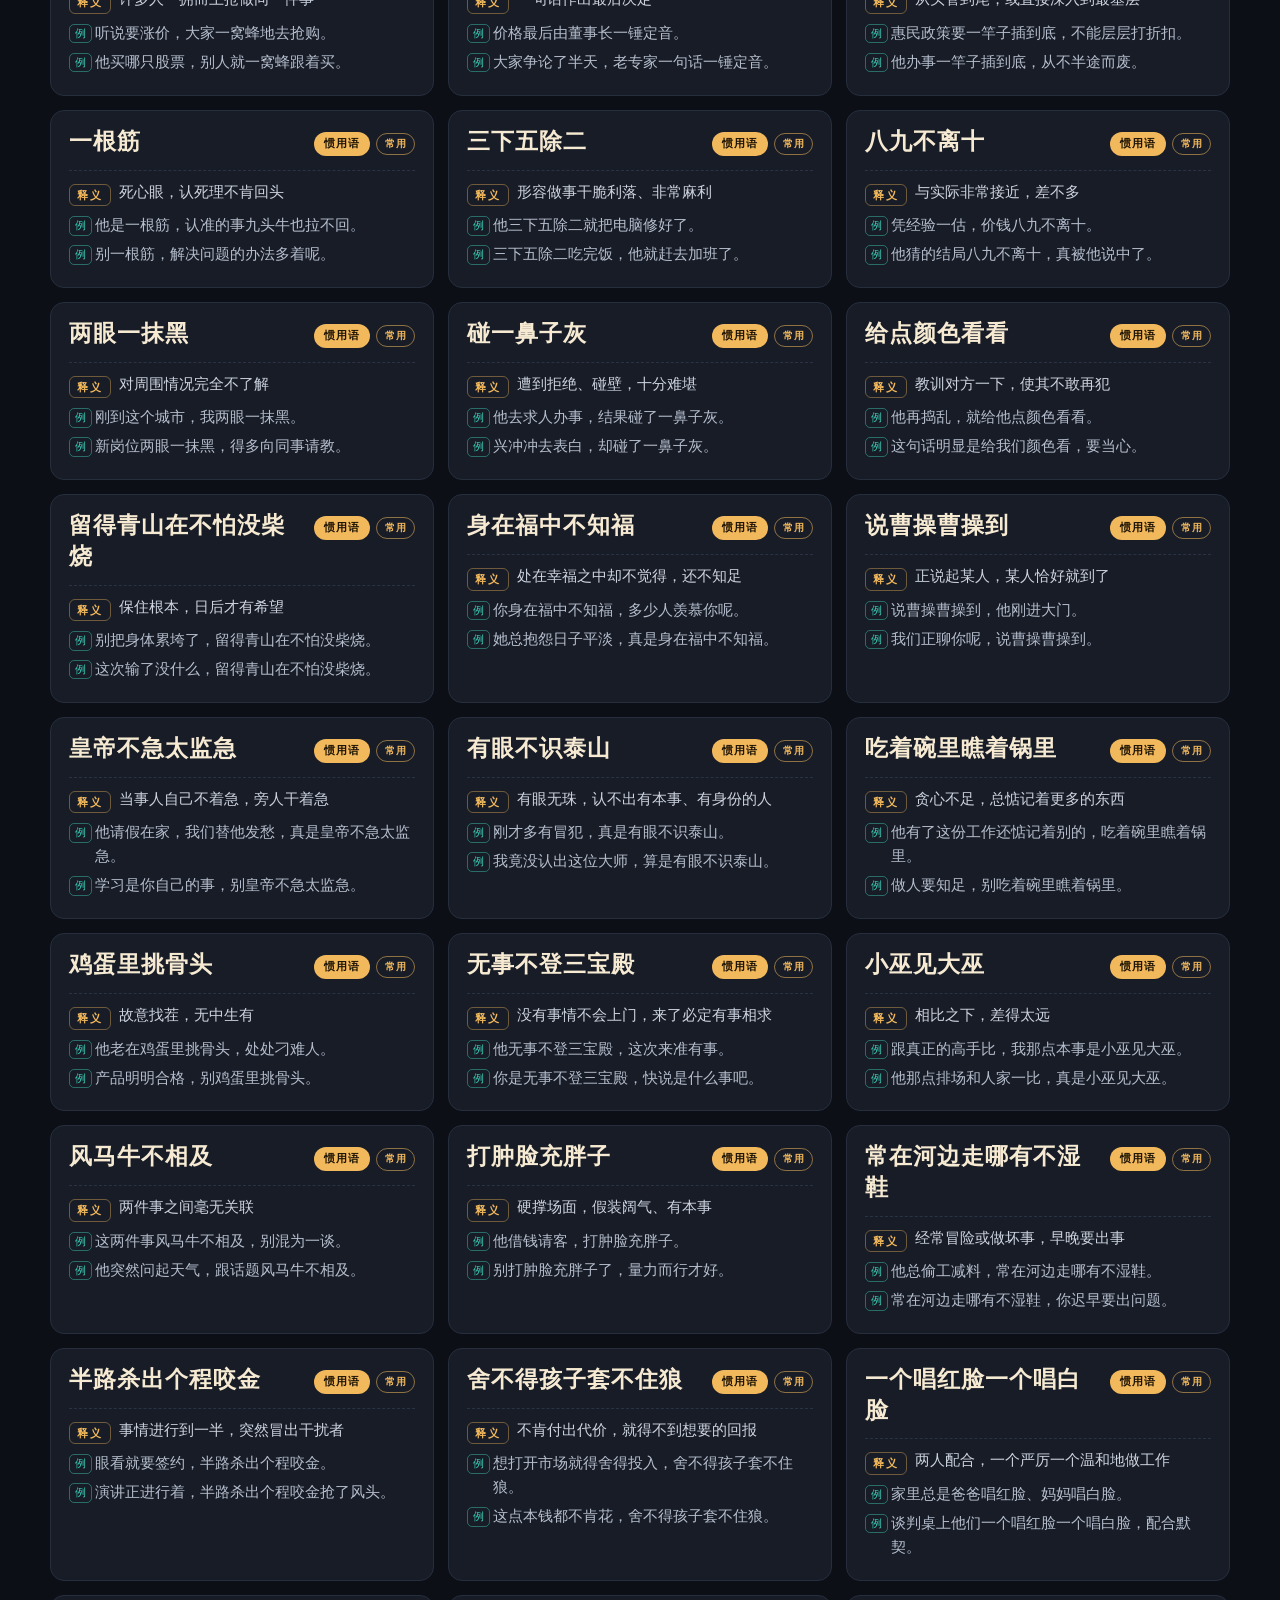
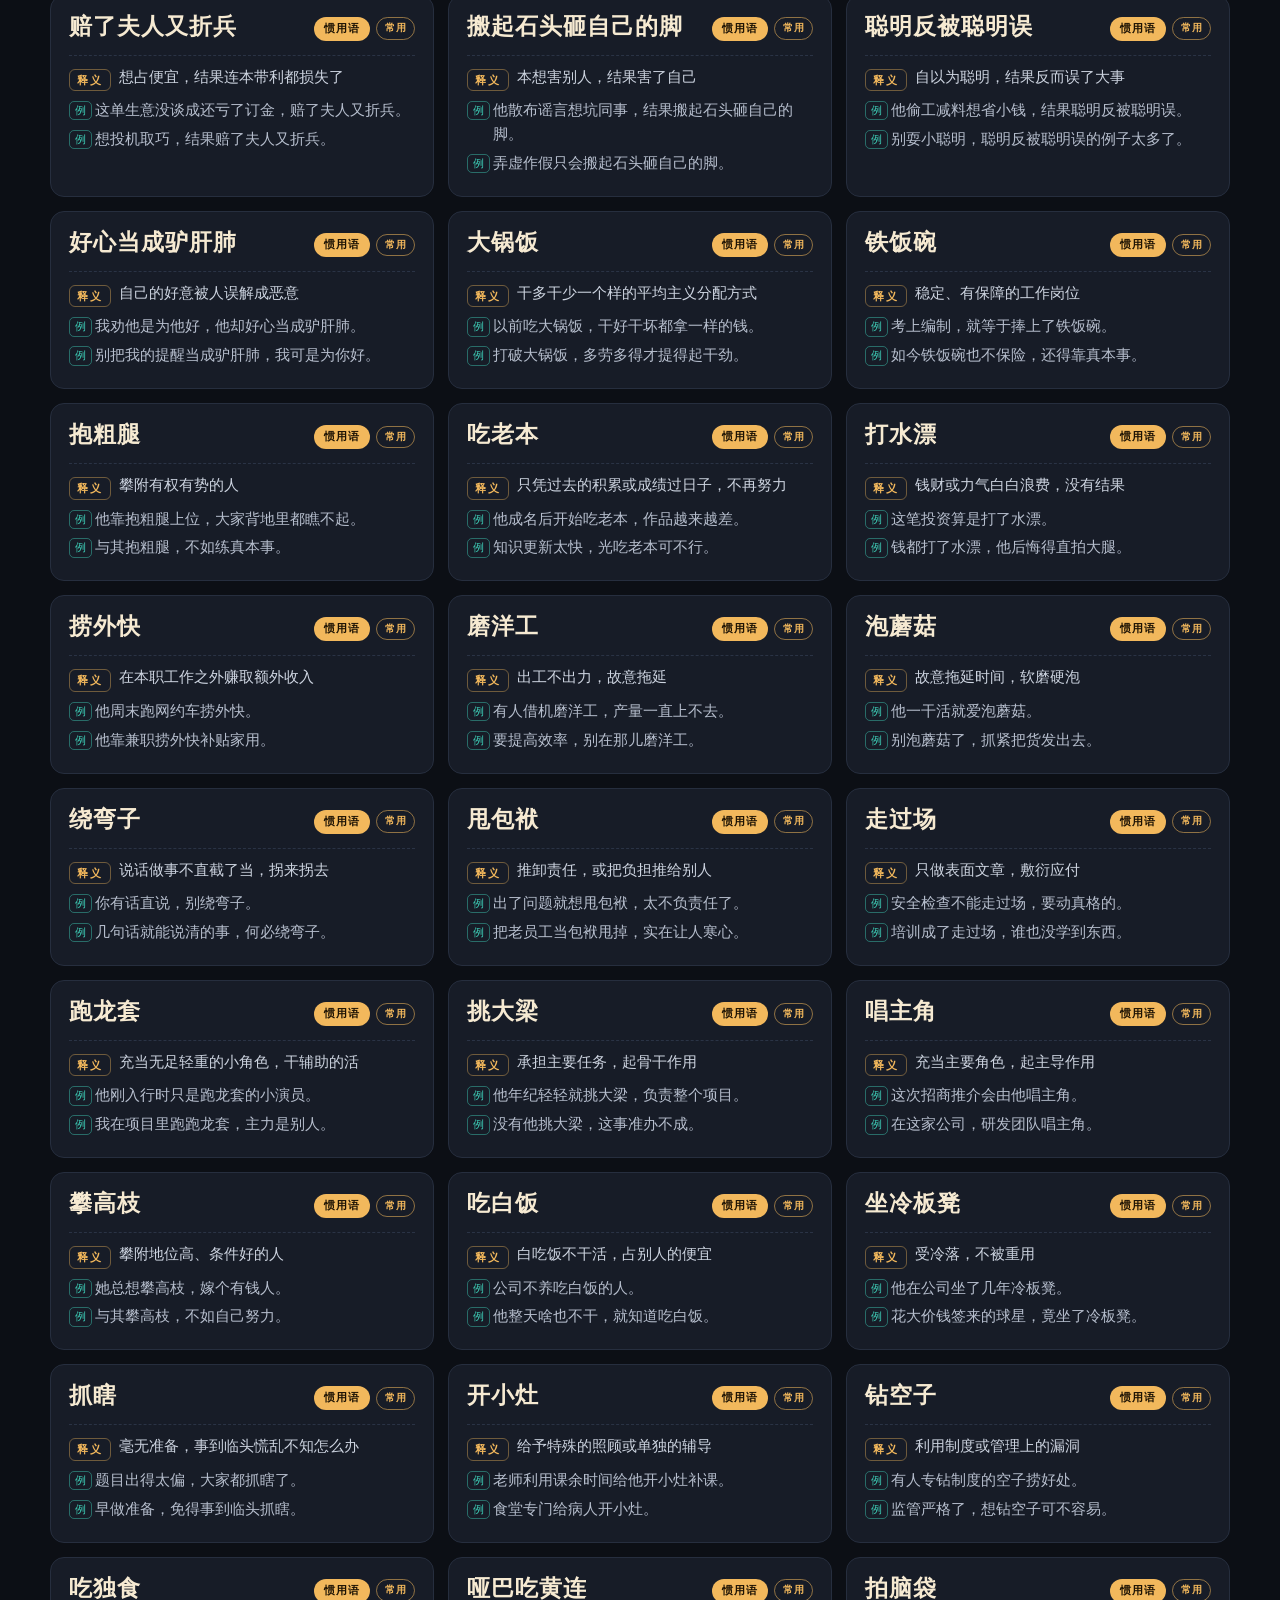
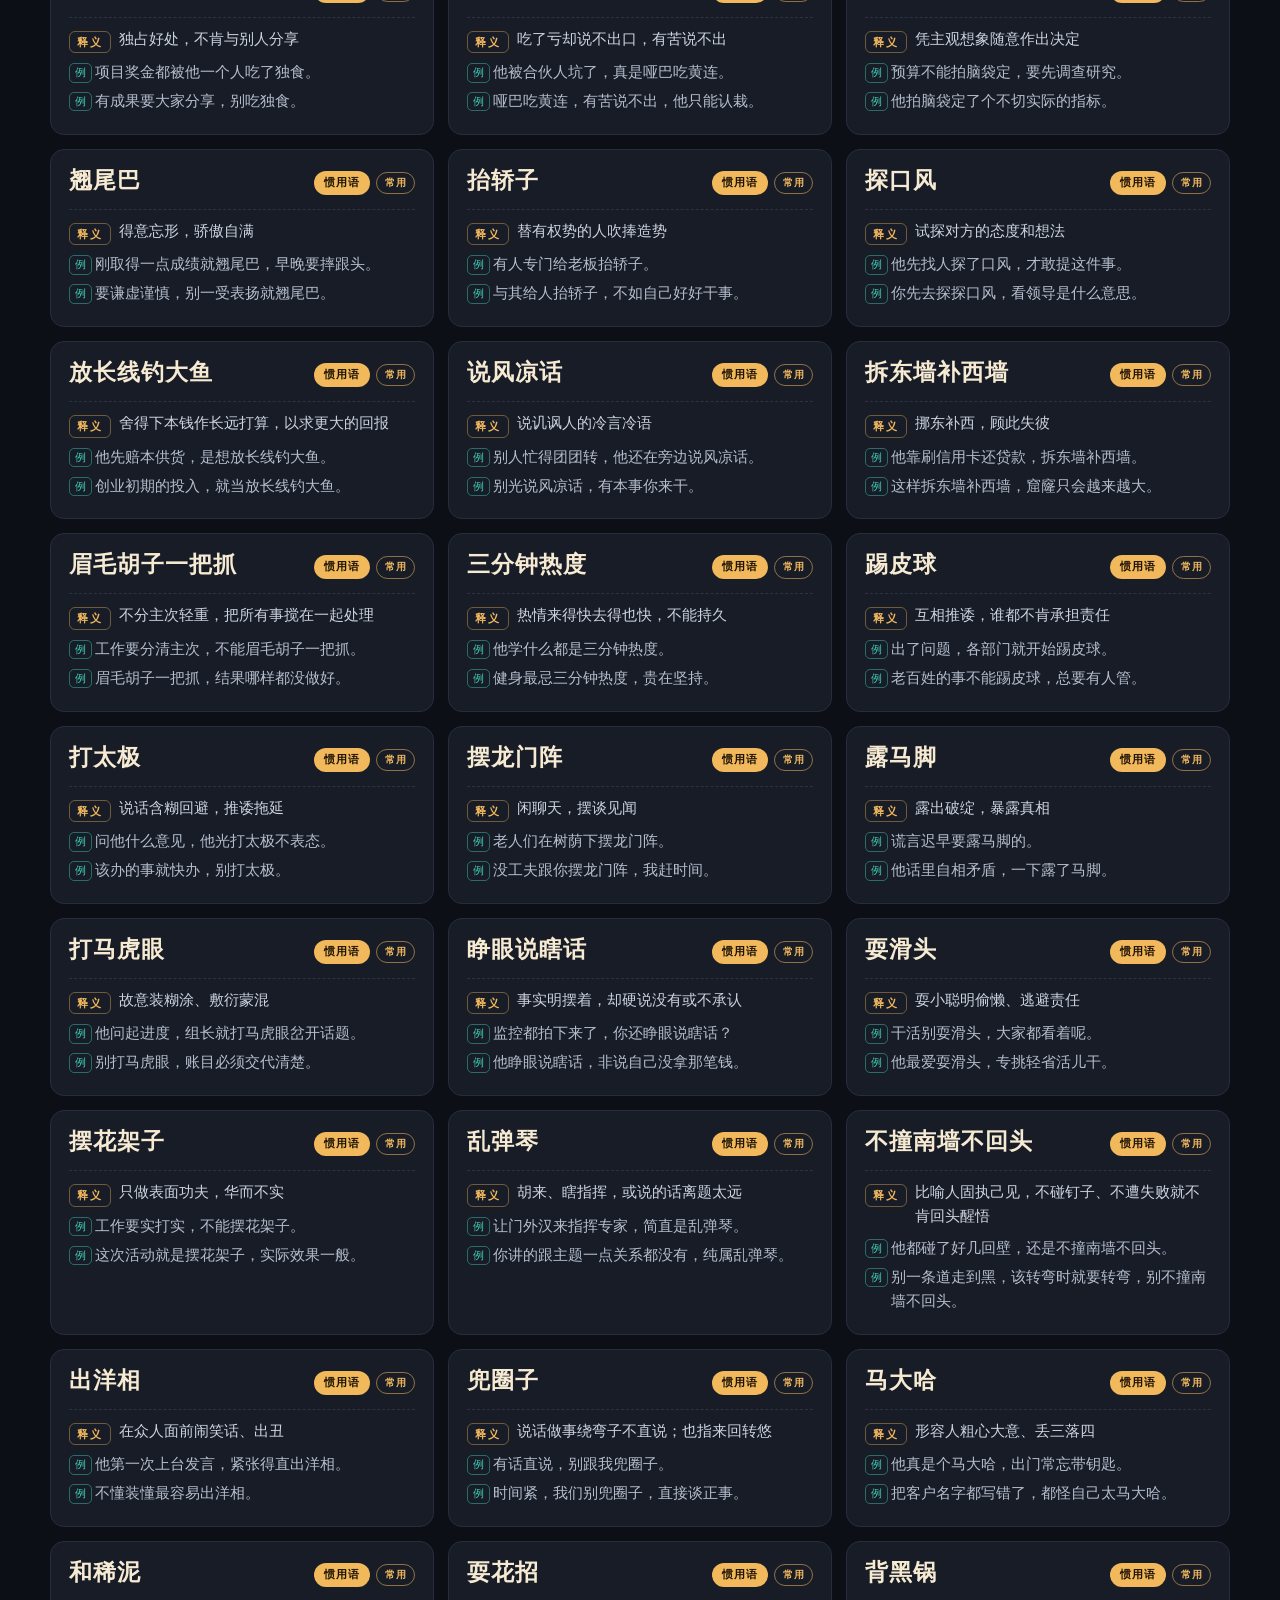
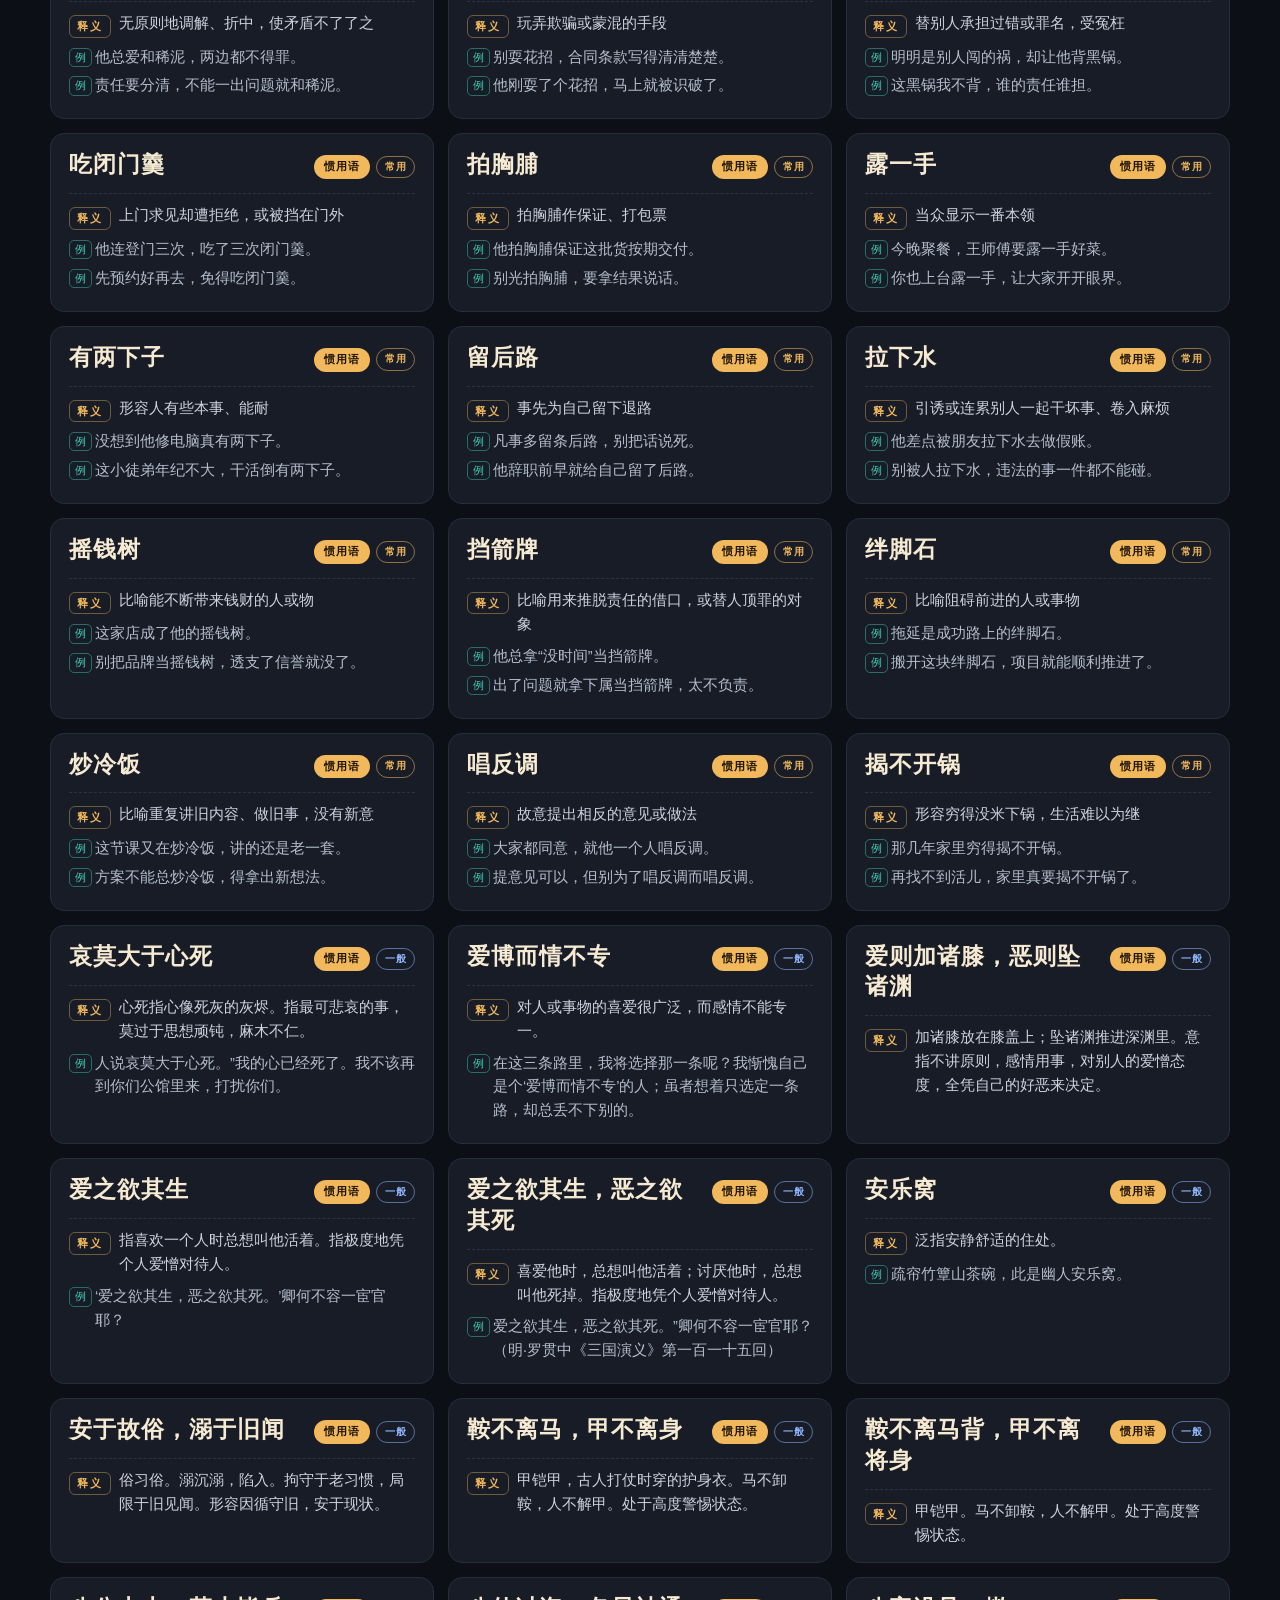
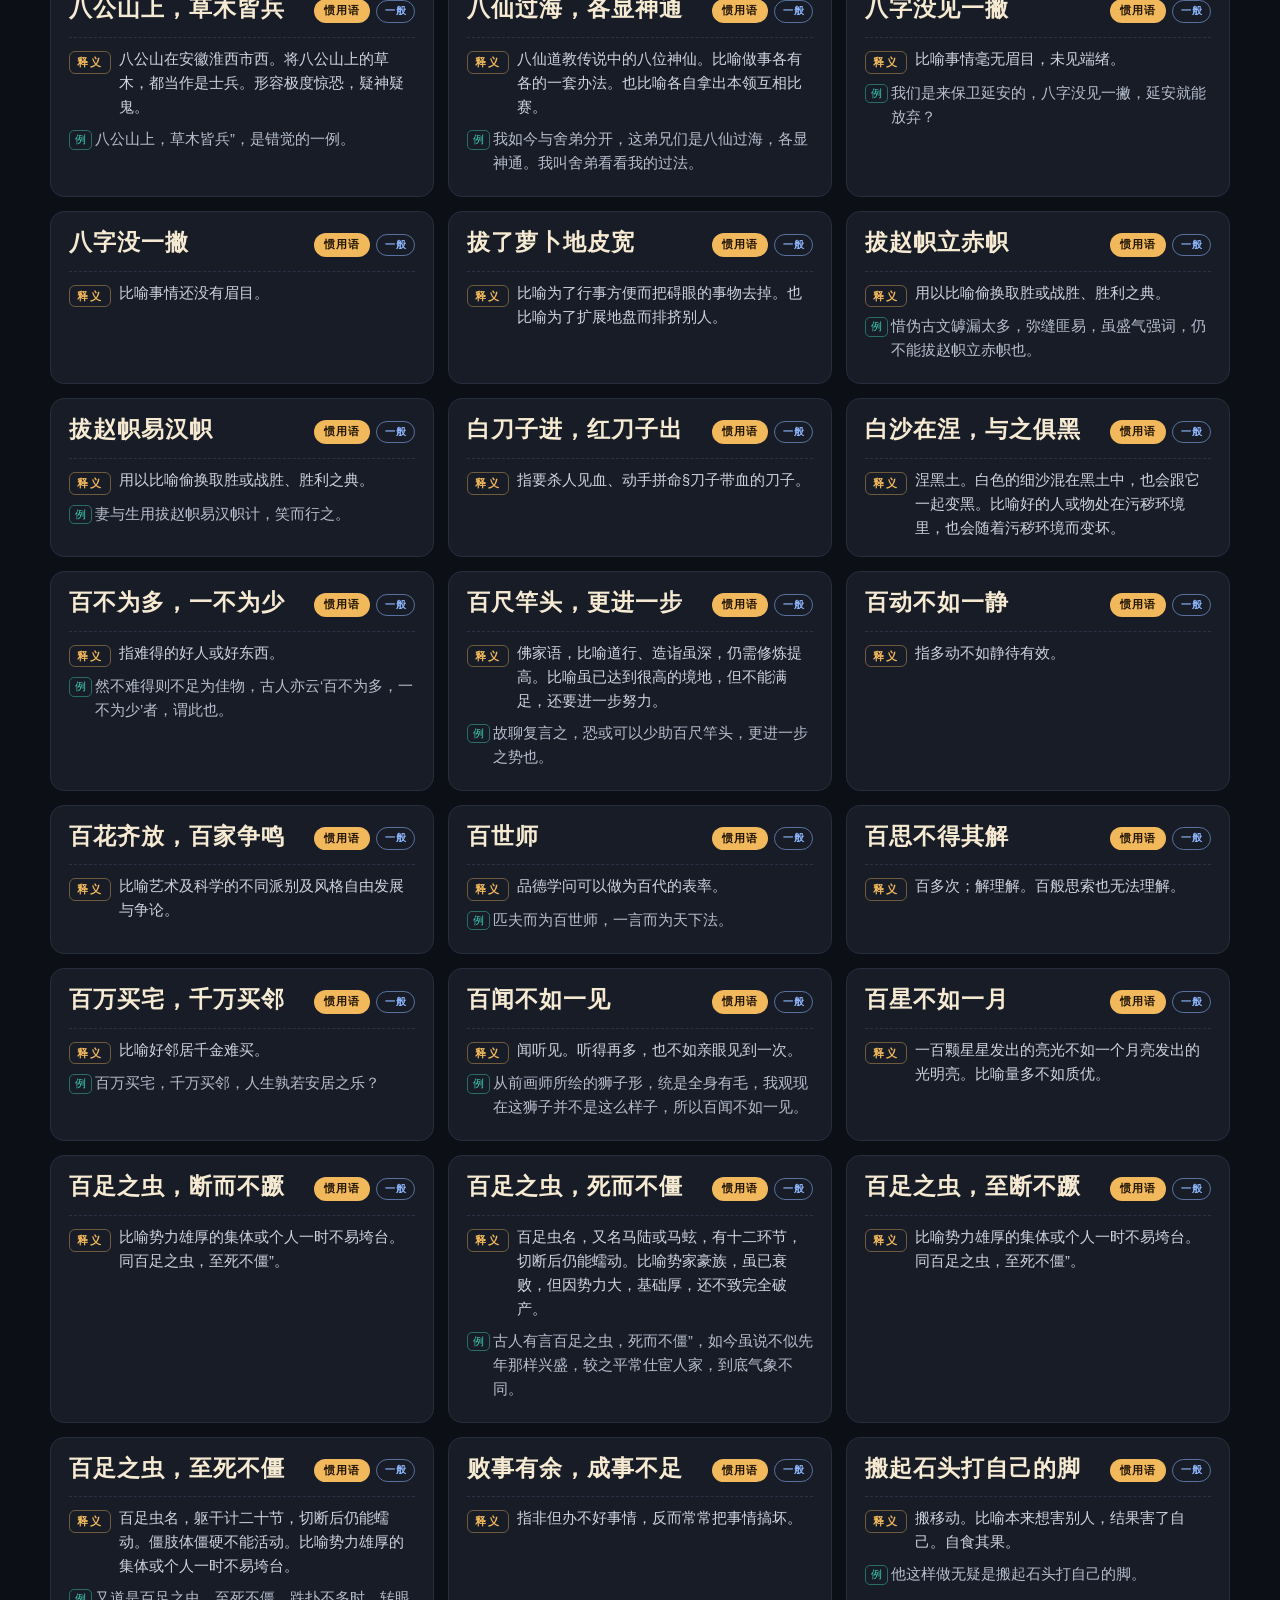
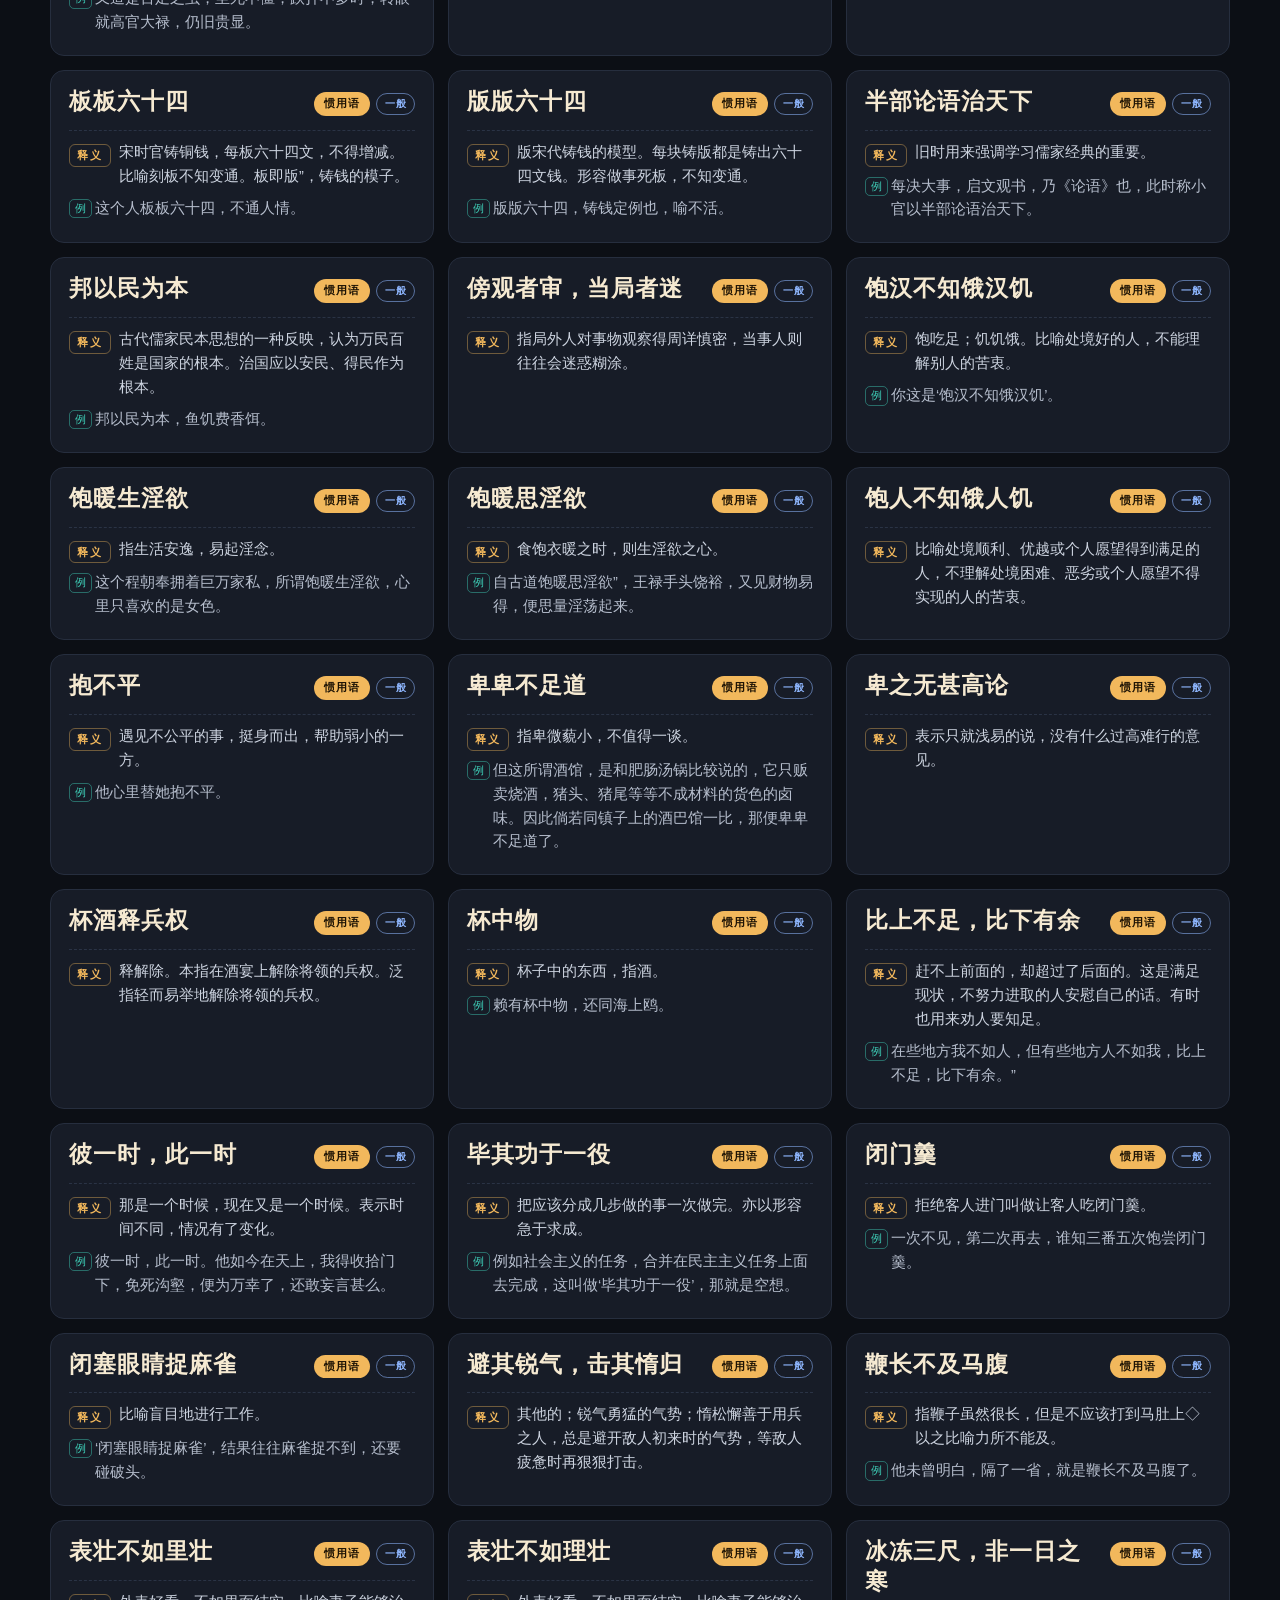
==== commit f1265889: "Add files via upload" ====
--- a/index.html
+++ b/index.html
@@ -36,7 +36,7 @@
         <div class="chip-row">
           <span class="grp">词类</span>
           <div class="chips" id="catChips">
-            <button class="chip small" data-cat="all" type="button">全部</button>
+            <button class="chip small active" data-cat="all" type="button">全部</button>
             <button class="chip small" data-cat="惯用语" type="button">惯用语</button>
             <button class="chip small" data-cat="成语" type="button">成语</button>
           </div>
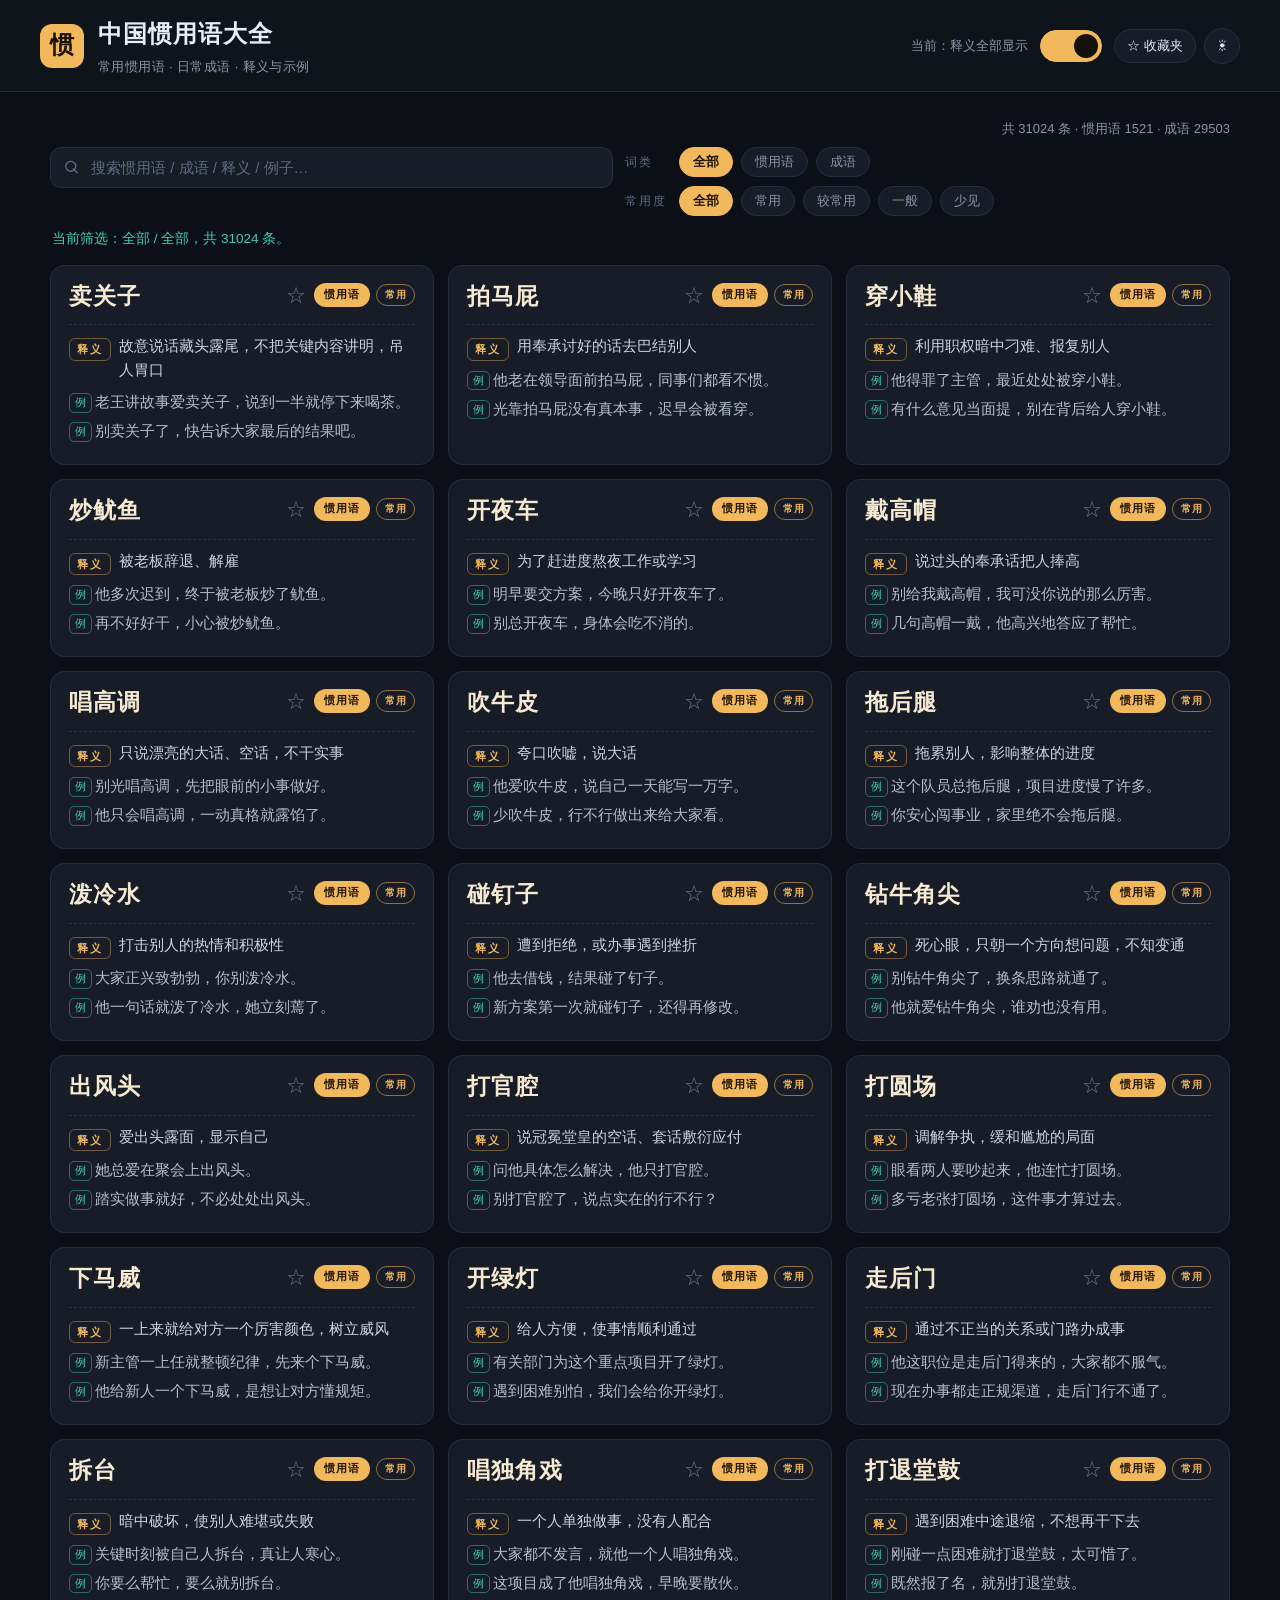
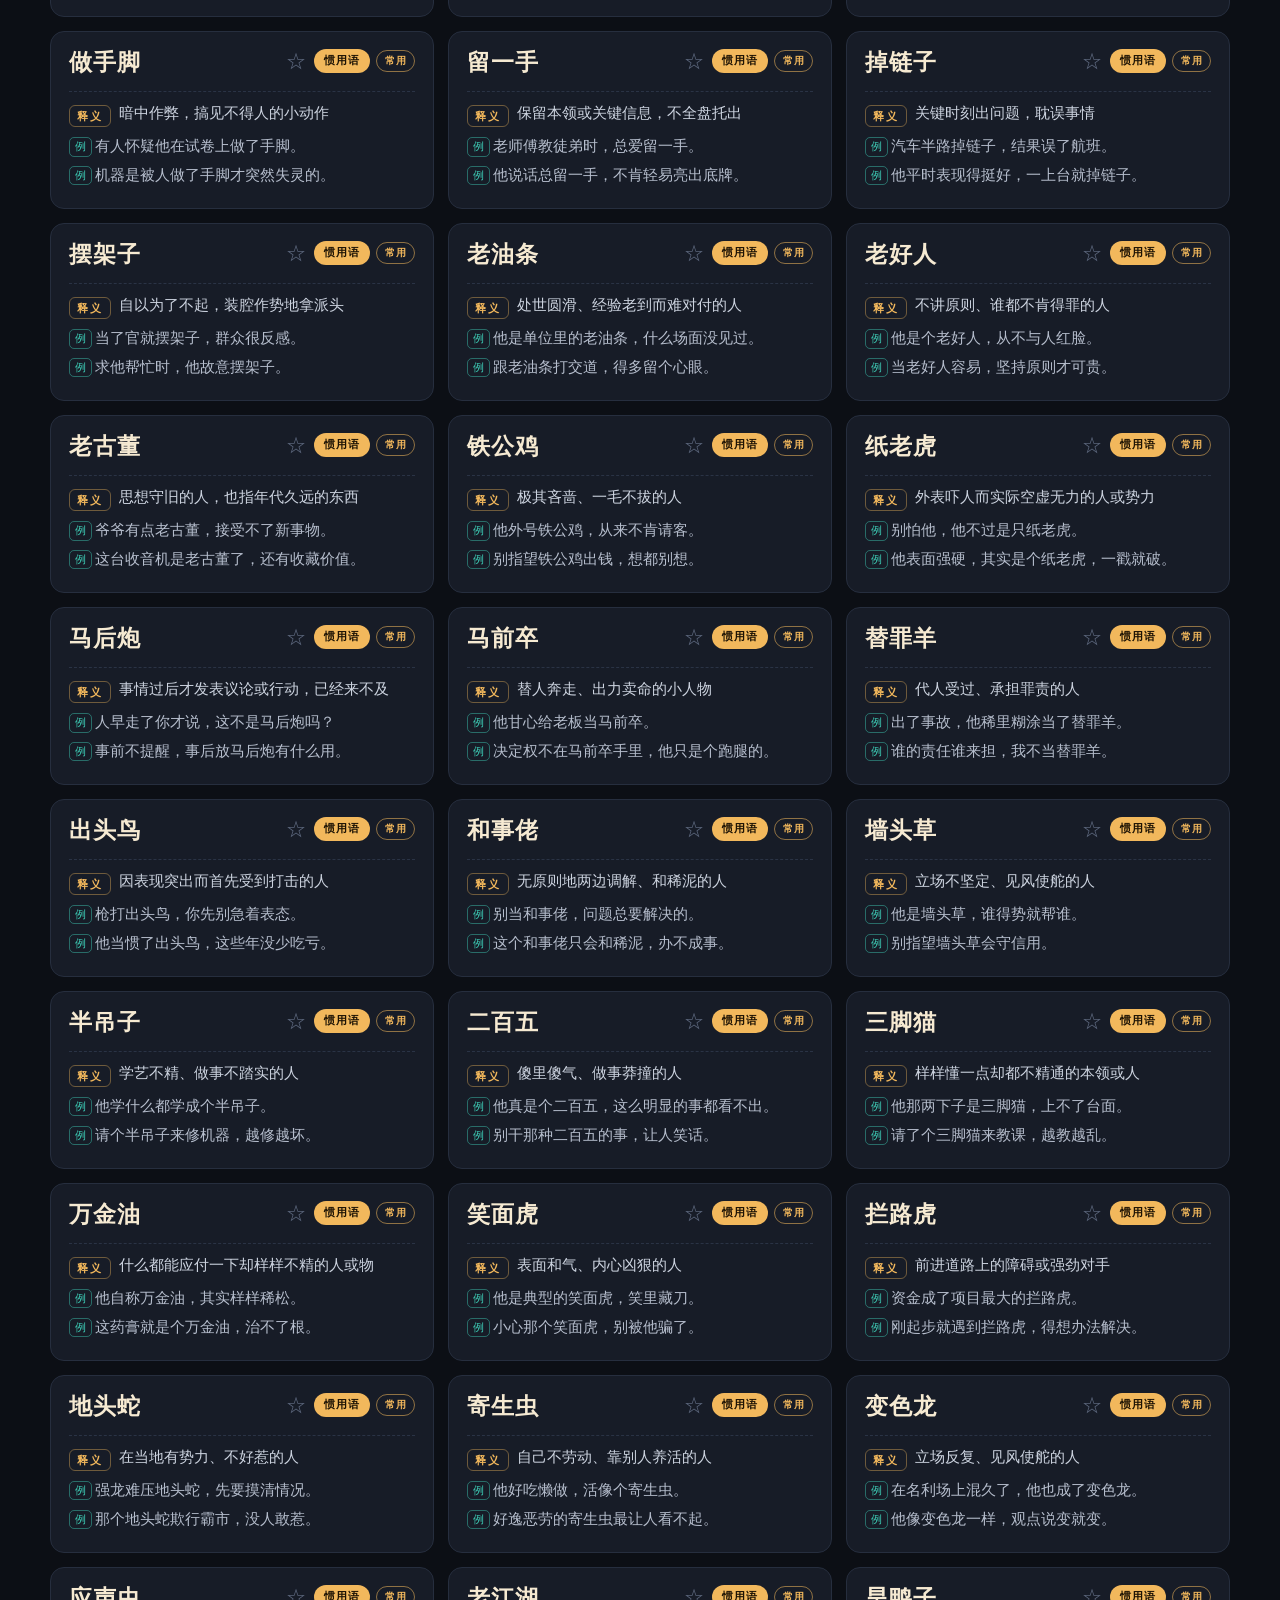
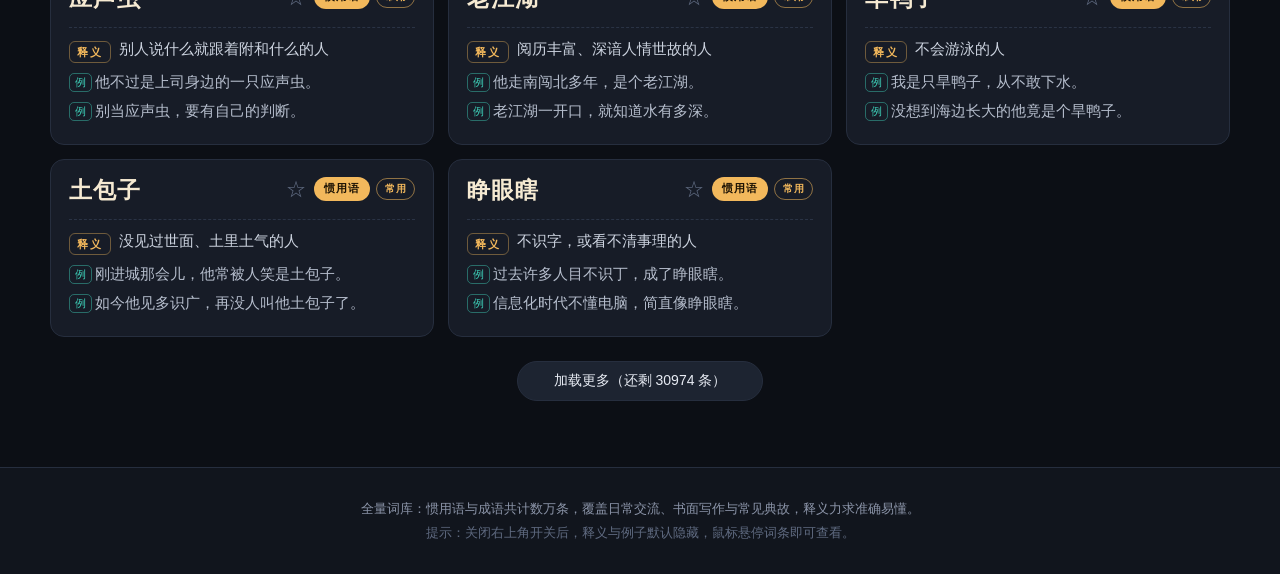
==== commit 8b69c683: "更新：修复筛选/搜索计数与锚定；收藏按钮改名收藏夹、主题圆钮、收藏提示与清除数据改弹窗；每页加载50条" ====
--- a/index.html
+++ b/index.html
@@ -1,16 +1,17 @@
 <!DOCTYPE html>
-<html lang="zh-CN">
+<html lang="zh-CN" data-theme="dark">
 <head>
 <meta charset="UTF-8">
 <meta name="viewport" content="width=device-width, initial-scale=1.0">
+<meta name="color-scheme" content="dark light">
 <title>中国惯用语大全 · 常用惯用语与成语</title>
 <link rel="stylesheet" href="style.css">
 </head>
 <body class="expanded">
-  <header class="topbar">
+  <header class="topbar" id="topbar">
     <div class="brand">
       <div class="brand-mark">惯</div>
-      <div>
+      <div class="brand-copy">
         <h1>中国惯用语大全</h1>
         <p class="subtitle">常用惯用语 · 日常成语 · 释义与示例</p>
       </div>
@@ -21,6 +22,10 @@
         <input type="checkbox" id="displayToggle" checked>
         <span class="track"><span class="thumb"></span></span>
       </label>
+      <div class="top-actions">
+        <button type="button" class="top-btn" id="favToggle" title="查看我的收藏夹（保存在本浏览器）">☆ 收藏夹</button>
+        <button type="button" class="top-btn icon-btn" id="themeToggle" title="切换浅色模式" aria-label="切换浅色 / 深色模式">☀</button>
+      </div>
     </div>
   </header>
 
--- a/style.css
+++ b/style.css
@@ -188,3 +188,145 @@
   .grp{width:auto}
 }
 /* TEST MARKER */
+
+/* ===== 顶栏操作按钮（主题 / 收藏） ===== */
+.top-actions{display:flex;align-items:center;gap:8px;flex:none}
+.top-btn{
+  -webkit-appearance:none;appearance:none;border:1px solid var(--line);
+  background:var(--card);color:var(--text);
+  padding:7px 12px;border-radius:999px;font-size:13px;cursor:pointer;
+  font-family:inherit;display:inline-flex;align-items:center;gap:4px;white-space:nowrap;
+  transition:border-color .18s ease,background .18s ease,color .18s ease;
+}
+.top-btn:hover{border-color:var(--accent);color:var(--accent)}
+.top-btn.on{background:var(--accent);border-color:var(--accent);color:#1c1204;font-weight:600}
+.top-btn.on:hover{color:#1c1204}
+.switch-zone{flex-wrap:wrap;justify-content:flex-end}
+/* 圆形图标按钮（主题切换：仅图标，无文字） */
+.top-btn.icon-btn{width:36px;height:36px;padding:0;justify-content:center;border-radius:50%;font-size:15px}
+@media (max-width:520px){
+  .switch-label{display:none}
+  .switch-zone{gap:8px}
+}
+/* 移动端下滑收起标题 */
+.brand-copy{min-width:0;overflow:hidden;max-height:120px;opacity:1;transition:max-height .22s ease,opacity .18s ease,margin .2s ease}
+body.title-hide .topbar{padding-top:8px;padding-bottom:8px}
+body.title-hide .brand-copy{max-height:0;opacity:0;margin:0}
+body.title-hide .brand-mark{width:34px;height:34px;font-size:18px;border-radius:10px}
+/* 收藏星标 */
+.fav-btn{
+  flex:none;background:none;border:none;padding:0 2px;cursor:pointer;
+  font-size:1.25rem;line-height:1;font-family:inherit;
+  color:var(--dim);transform:translateY(-2px);
+  transition:color .15s ease,transform .15s ease;
+}
+.fav-btn.on{color:var(--accent)}
+.fav-btn:active{transform:translateY(-1px) scale(.88)}
+/* 移动端点击卡片显示释义 */
+body.compact .card.open .details{
+  opacity:1;visibility:visible;transform:translateY(0);pointer-events:auto;
+}
+/* 提示气泡 */
+.toast{
+  position:fixed;left:50%;bottom:26px;z-index:200;
+  transform:translateX(-50%);max-width:min(92vw,600px);width:max-content;
+  background:#1e2635;border:1px solid #37435e;color:#e8ecf4;
+  border-radius:12px;padding:12px 42px 12px 16px;font-size:14px;line-height:1.6;
+  box-shadow:0 18px 40px rgba(0,0,0,.55);display:flex;gap:10px;align-items:flex-start;
+  animation:toast-in .25s ease;
+}
+.toast-close{
+  position:absolute;right:8px;top:6px;background:none;border:none;cursor:pointer;
+  color:#8b94a8;font-size:18px;line-height:1;padding:4px;font-family:inherit;
+}
+.toast-close:hover{color:#fff}
+@keyframes toast-in{from{opacity:0;transform:translate(-50%,8px)}to{opacity:1;transform:translate(-50%,0)}}
+/* ===== 浅色模式 ===== */
+:root[data-theme="light"]{
+  --bg:#f4f6f9;
+  --bg-soft:#eceff4;
+  --card:#ffffff;
+  --card-2:#f1f3f8;
+  --line:#d9dfe8;
+  --text:#22262f;
+  --muted:#5d6572;
+  --dim:#9aa3b2;
+  --accent:#d99a2b;
+  --teal:#0d9488;
+}
+:root[data-theme="light"] .topbar{background:rgba(255,255,255,.92)}
+:root[data-theme="light"] .switch .track{background:#cfd6e0}
+:root[data-theme="light"] .switch .thumb{background:#5a6472}
+:root[data-theme="light"] .switch input:checked + .track .thumb{background:#6d4c00}
+:root[data-theme="light"] .phrase{color:#43300f}
+:root[data-theme="light"] .details .meaning{color:#3a4049}
+:root[data-theme="light"] .example li{color:#565e6b}
+:root[data-theme="light"] .example li b{color:#22262f}
+:root[data-theme="light"] .card:hover,:root[data-theme="light"] .card:focus-within{border-color:#b9c4d4;background:#f1f3f8}
+:root[data-theme="light"] .chip:hover{border-color:#b9c4d4}:root[data-theme="light"] body.compact .details{background:#ffffff;border-color:#c3ccd9;box-shadow:0 14px 34px rgba(15,23,42,.18)}
+:root[data-theme="light"] .details{border-top-color:#e2e7ee}
+:root[data-theme="light"] .fq-0{color:#a86f00;border-color:#a86f00}
+:root[data-theme="light"] .fq-1{color:#0b8476;border-color:#0b8476}
+:root[data-theme="light"] .fq-2{color:#3f6ad6;border-color:#3f6ad6}
+:root[data-theme="light"] .fq-3{color:#7d8696;border-color:#7d8696}
+:root[data-theme="light"] .toast{background:#ffffff;border-color:#c3ccd9;color:#22262f;box-shadow:0 14px 34px rgba(15,23,42,.18)}
+:root[data-theme="light"] .toast-close{color:#9aa3b2}
+:root[data-theme="light"] .toast-close:hover{color:#22262f}
+:root[data-theme="light"] ::-webkit-scrollbar-track{background:#f4f6f9}
+:root[data-theme="light"] ::-webkit-scrollbar-thumb{background:#c6ccd6;border:2px solid #f4f6f9}
+:root[data-theme="light"] ::-webkit-scrollbar-thumb:hover{background:#aeb6c4}
+:root[data-theme="light"] body.compact .switch-label{color:#0d9488}
+:root[data-theme="light"] .meta b{border-color:rgba(217,154,43,.5)}
+
+/* ===== 收藏栏底部：清除浏览数据 ===== */
+.hidden{display:none!important}
+.fav-tools{
+  margin-top:-44px;margin-bottom:70px;
+  display:flex;align-items:center;justify-content:space-between;gap:14px;flex-wrap:wrap;
+  padding:15px 18px;border:1px solid var(--line);border-radius:var(--radius);
+  background:var(--bg-soft);
+}
+.fav-tools-hint{font-size:13px;color:var(--muted)}
+.fav-clear-btn{
+  -webkit-appearance:none;appearance:none;font-family:inherit;cursor:pointer;
+  border:1px solid rgba(229,72,77,.55);background:rgba(229,72,77,.12);color:#ff8a8e;
+  padding:7px 16px;border-radius:999px;font-size:13px;
+  transition:background .18s ease,color .18s ease,border-color .18s ease;
+}
+.fav-clear-btn:hover{background:rgba(229,72,77,.22);border-color:#e5484d;color:#ffb3b5}
+.fav-clear-btn:active{transform:scale(.97)}
+@media (max-width:520px){
+  .fav-tools{margin-top:-32px;justify-content:center;text-align:center}
+}
+
+/* ===== 确认弹窗（清除浏览数据） ===== */
+.modal-mask{
+  position:fixed;inset:0;z-index:300;display:flex;align-items:center;justify-content:center;
+  padding:20px;background:rgba(5,8,13,.62);
+  -webkit-backdrop-filter:blur(2px);backdrop-filter:blur(2px);
+  animation:fade-in .16s ease;
+}
+.modal-box{
+  width:min(430px,100%);background:var(--card);color:var(--text);
+  border:1px solid var(--line);border-radius:var(--radius);
+  padding:20px 22px;box-shadow:0 24px 60px rgba(0,0,0,.5);
+  animation:modal-in .18s ease;
+}
+.modal-title{margin:0;font-size:16px;font-weight:700;letter-spacing:.5px}
+.modal-text{margin:10px 0 20px;font-size:14px;line-height:1.7;color:var(--muted)}
+.modal-actions{display:flex;justify-content:flex-end;gap:10px;flex-wrap:wrap}
+.modal-btn{
+  -webkit-appearance:none;appearance:none;font-family:inherit;cursor:pointer;
+  border:1px solid var(--line);background:var(--card-2);color:var(--text);
+  padding:8px 20px;border-radius:999px;font-size:14px;
+  transition:border-color .16s ease,background .16s ease,color .16s ease;
+}
+.modal-btn:hover{border-color:var(--accent);color:var(--accent)}
+.modal-btn.danger{background:#e5484d;border-color:#e5484d;color:#fff}
+.modal-btn.danger:hover{background:#d12f35;border-color:#d12f35;color:#fff}
+@keyframes fade-in{from{opacity:0}to{opacity:1}}
+@keyframes modal-in{from{opacity:0;transform:translateY(8px) scale(.98)}to{opacity:1;transform:none}}
+:root[data-theme="light"] .fav-clear-btn{border-color:rgba(197,48,48,.6);color:#c13131}
+:root[data-theme="light"] .fav-clear-btn:hover{background:rgba(197,48,48,.14);color:#a32626}
+:root[data-theme="light"] .modal-mask{background:rgba(30,35,45,.45)}
+:root[data-theme="light"] .modal-box{box-shadow:0 18px 46px rgba(15,23,42,.22)}
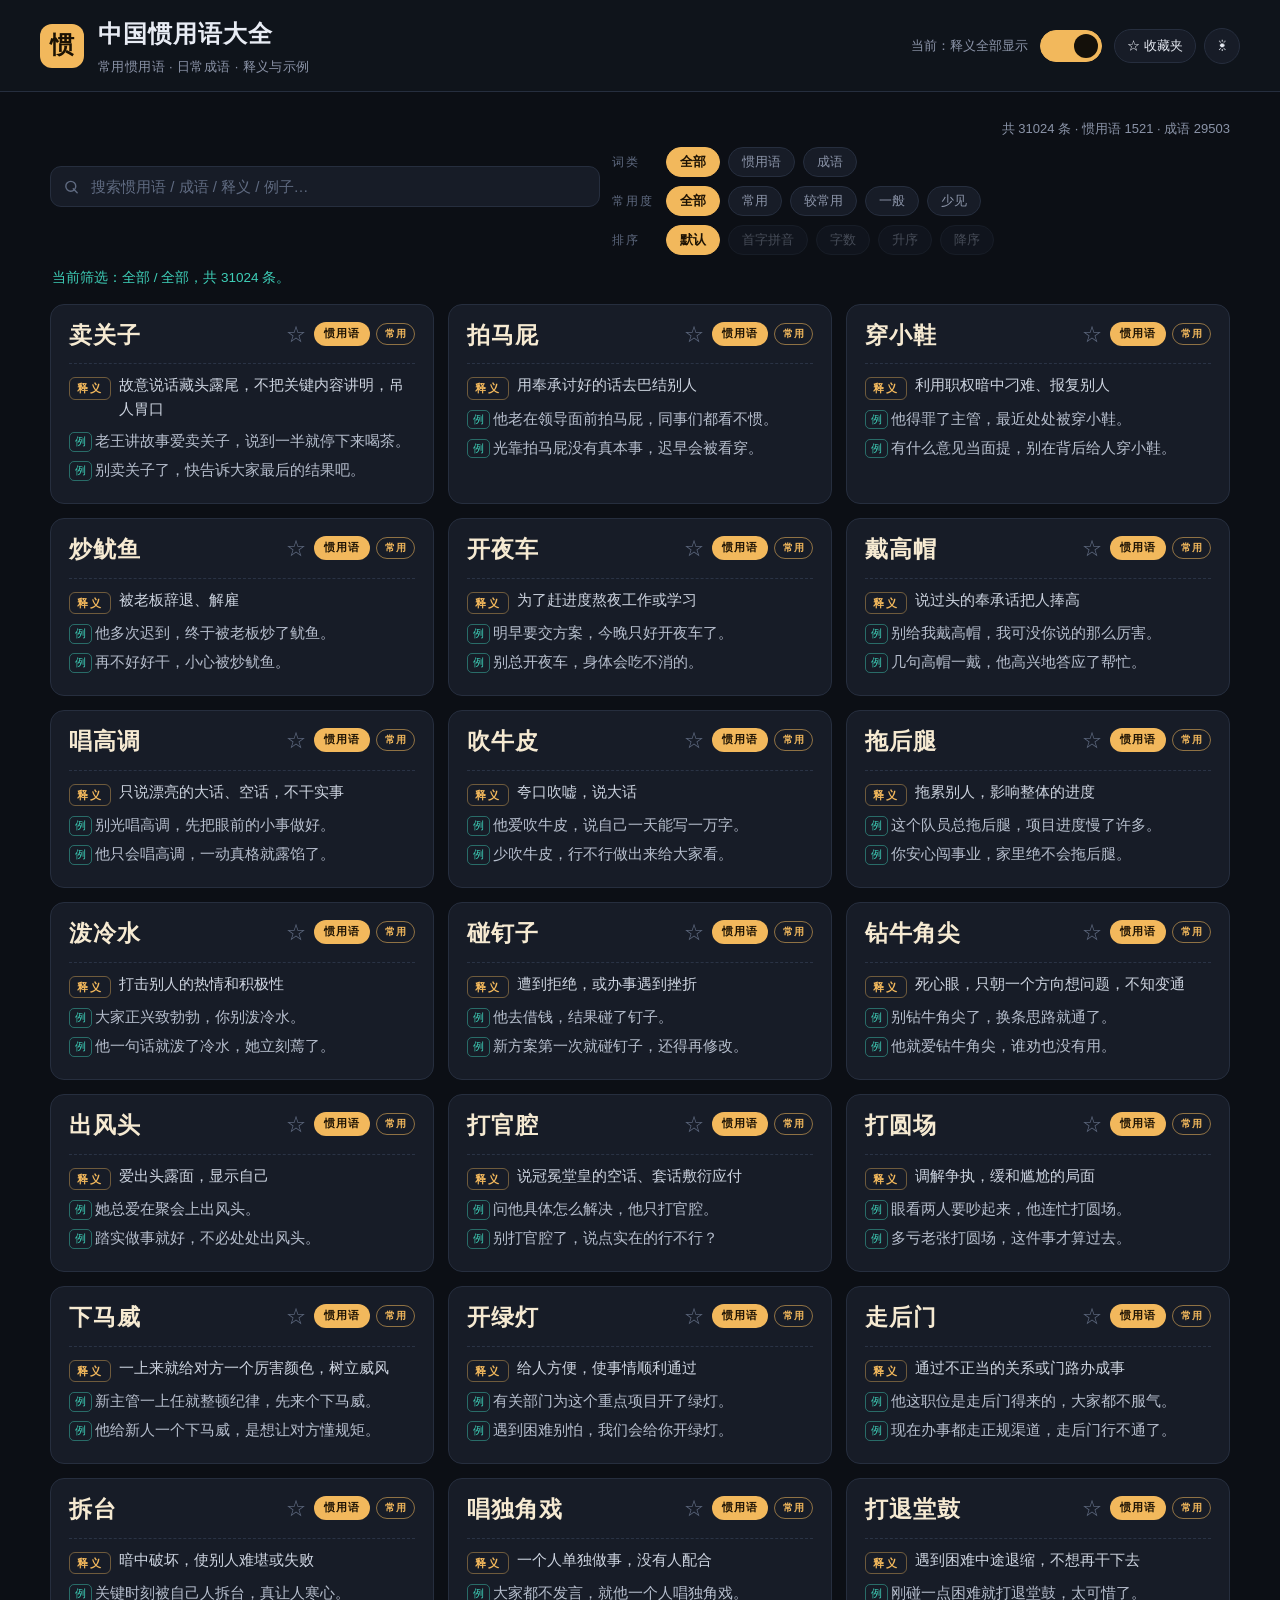
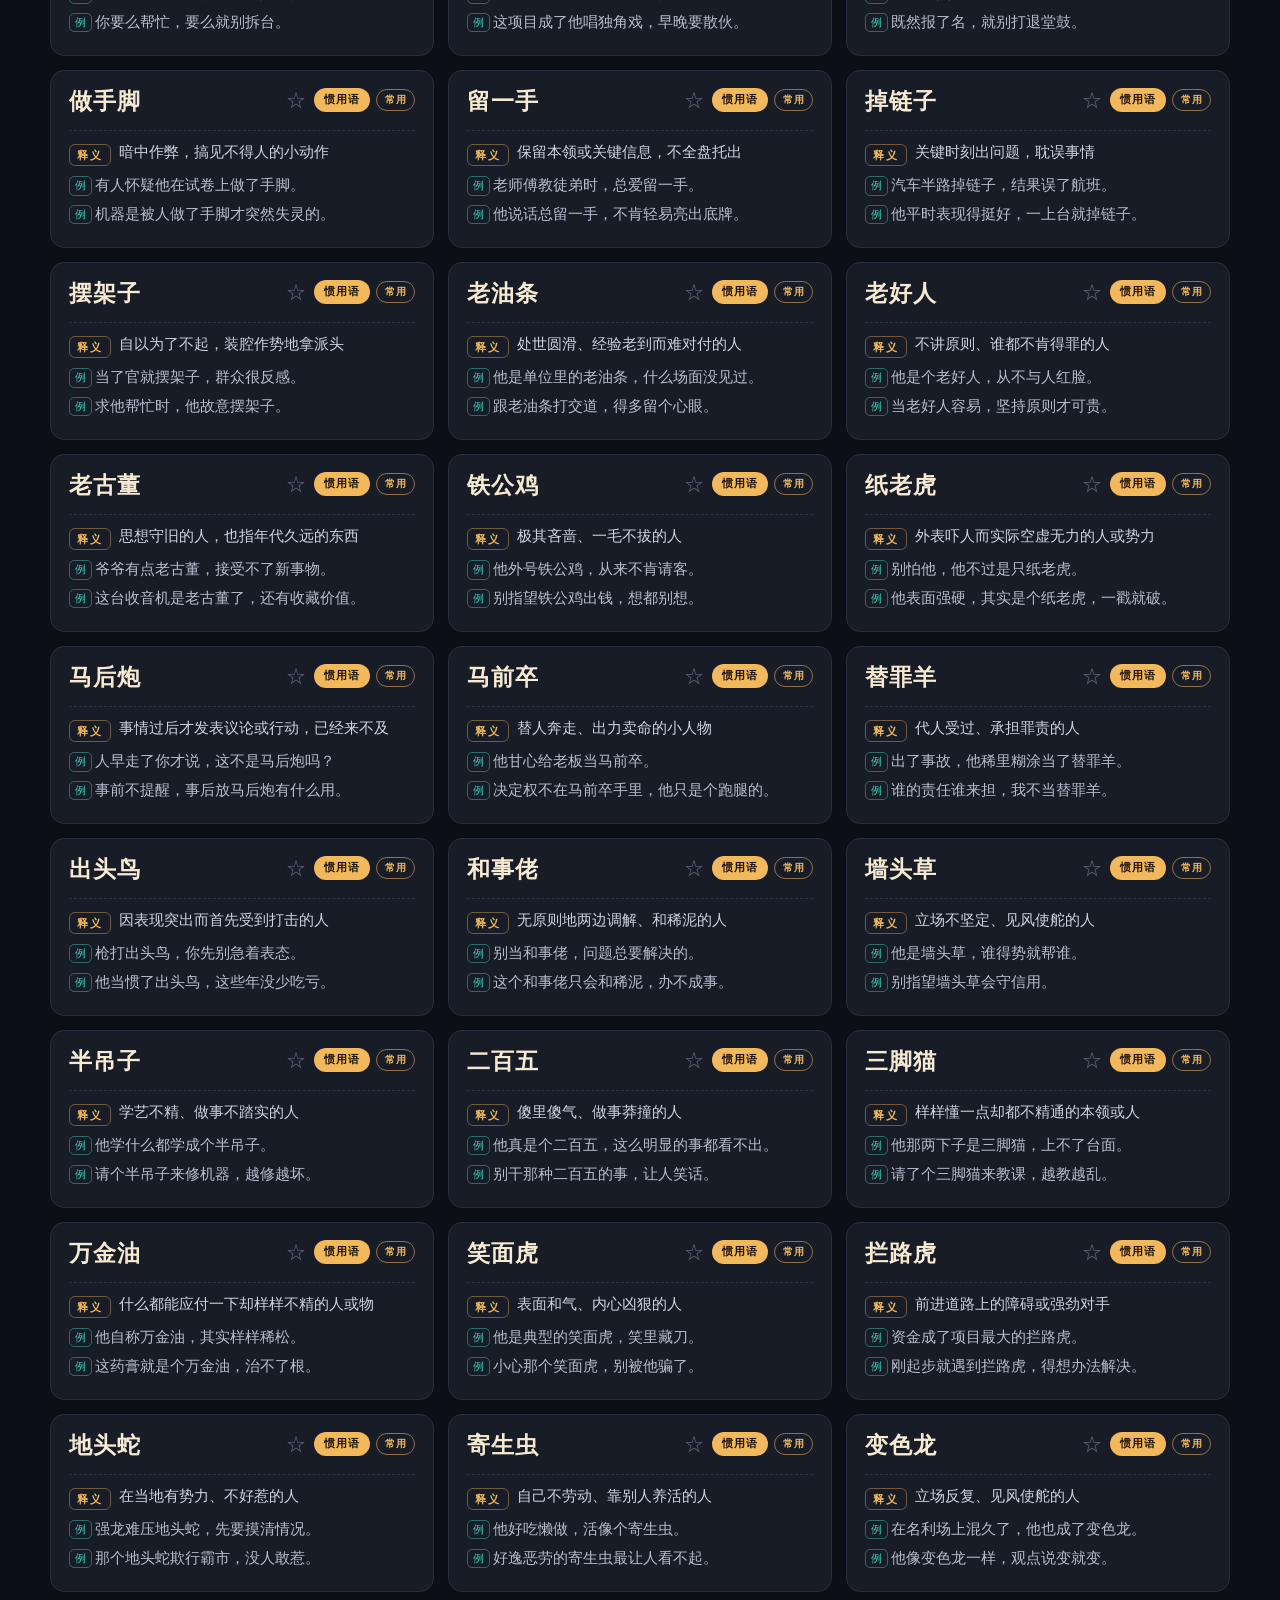
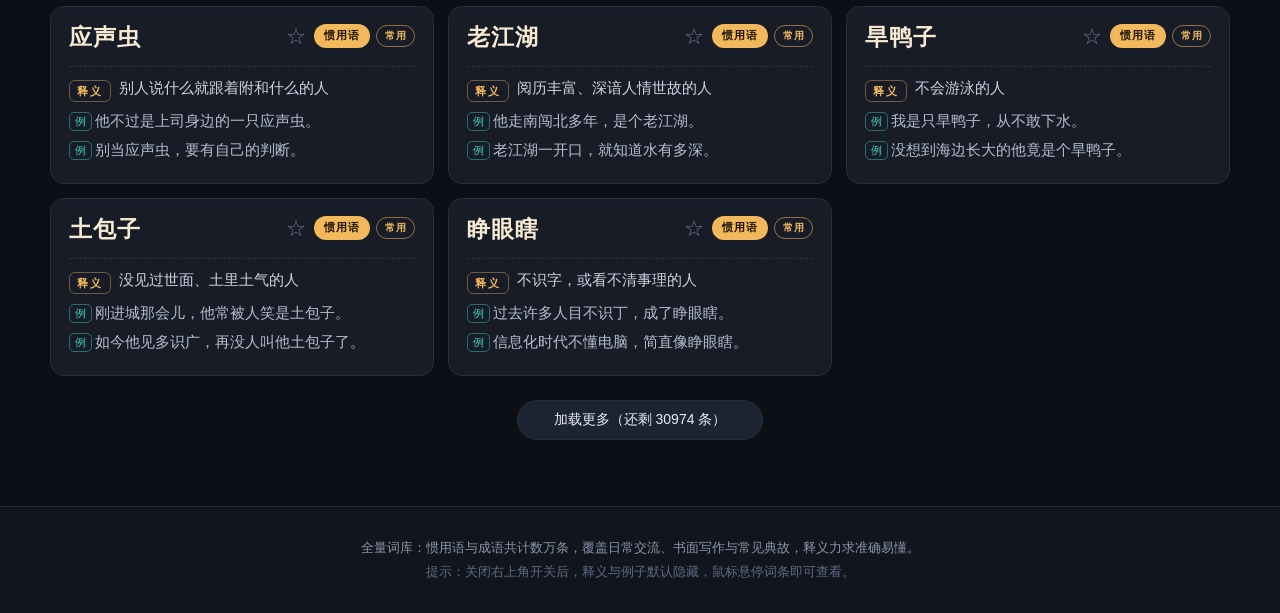
==== commit dc85e9f8: "Add files via upload" ====
--- a/index.html
+++ b/index.html
@@ -56,6 +56,16 @@
             <button class="chip small" data-freq="少见" type="button">少见</button>
           </div>
         </div>
+        <div class="chip-row">
+          <span class="grp">排序</span>
+          <div class="chips" id="sortChips">
+            <button class="chip small active" data-sort="default" type="button">默认</button>
+            <button class="chip small" data-sort="py" type="button">首字拼音</button>
+            <button class="chip small" data-sort="len" type="button">字数</button>
+            <button class="chip small" data-sort="asc" type="button">升序</button>
+            <button class="chip small" data-sort="desc" type="button">降序</button>
+          </div>
+        </div>
       </div>
     </section>
 
@@ -70,6 +80,7 @@
 
 <script src="data.js"></script>
 <script src="chengyu_full.js"></script>
+<script src="pinyin_initials.js"></script>
 <script src="script.js"></script>
 </body>
 </html>
--- a/style.css
+++ b/style.css
@@ -1,332 +1,330 @@
-/* ===== 中国惯用语大全 · 深色扁平化主题 ===== */
-:root{
-  --bg:#0c0f15;
-  --bg-soft:#11151d;
-  --card:#171c27;
-  --card-2:#1d2431;
-  --line:#262e3e;
-  --text:#e8ecf4;
-  --muted:#8b94a8;
-  --dim:#5f6a80;
-  --accent:#f2b85c;
-  --teal:#3ecfb8;
-  --radius:14px;
-  --font-serif:"KaiTi","STKaiti","FangSong","SimSun","Songti SC",serif;
-  --font-sans:-apple-system,"Segoe UI","PingFang SC","Hiragino Sans GB","Microsoft YaHei","Noto Sans CJK SC",sans-serif;
-}
-*{box-sizing:border-box}
-html{-webkit-text-size-adjust:100%}
-body{
-  margin:0;
-  background:var(--bg);
-  color:var(--text);
-  font-family:var(--font-sans);
-  line-height:1.65;
-}
-::selection{background:rgba(242,184,92,.28)}
-
-/* 顶栏 */
-.topbar{
-  position:sticky;top:0;z-index:60;
-  display:flex;align-items:center;justify-content:space-between;gap:16px;flex-wrap:wrap;
-  padding:14px clamp(16px,4vw,40px);
-  background:rgba(17,21,29,.92);
-  -webkit-backdrop-filter:blur(10px);backdrop-filter:blur(10px);
-  border-bottom:1px solid var(--line);
-}
-.brand{display:flex;align-items:center;gap:14px;min-width:0}
-.brand-mark{
-  width:44px;height:44px;flex:none;border-radius:12px;
-  display:flex;align-items:center;justify-content:center;
-  background:var(--accent);color:#1a1204;
-  font-family:var(--font-serif);font-size:24px;font-weight:700;
-}
-.brand h1{margin:0;font-size:clamp(18px,2.4vw,24px);font-weight:700;letter-spacing:1px}
-.brand .subtitle{margin:2px 0 0;font-size:13px;color:var(--muted);letter-spacing:.4px}
-.switch-zone{display:flex;align-items:center;gap:12px}
-.switch-label{font-size:13px;color:var(--muted);white-space:nowrap}
-.switch{position:relative;display:inline-flex;cursor:pointer;flex:none}
-.switch input{position:absolute;opacity:0;width:0;height:0}
-.switch .track{
-  position:relative;display:block;width:62px;height:32px;border-radius:999px;
-  background:#2b3345;border:1px solid var(--line);transition:background .25s ease,border-color .25s ease;
-}
-.switch .thumb{
-  position:absolute;top:3px;left:3px;width:24px;height:24px;border-radius:50%;
-  background:#aab3c5;transition:left .25s ease,background .25s ease;
-}
-.switch input:checked + .track{background:var(--accent);border-color:var(--accent)}
-.switch input:checked + .track .thumb{left:33px;background:#14100a}
-.switch input:focus-visible + .track{box-shadow:0 0 0 3px rgba(242,184,92,.35)}
-body.compact .switch-label{color:var(--teal)}
-/* 布局与工具条 */
-.container{max-width:1240px;margin:0 auto;padding:0 clamp(14px,3vw,30px)}
-.toolbar{display:flex;align-items:center;gap:12px;flex-wrap:wrap;margin:26px 0 4px}
-.search-box{position:relative;flex:1 1 280px;min-width:230px}
-.search-icon{position:absolute;left:13px;top:50%;transform:translateY(-50%);color:var(--dim)}
-.search-box input{
-  width:100%;padding:11px 16px 11px 40px;
-  background:var(--card);color:var(--text);
-  border:1px solid var(--line);border-radius:11px;outline:none;
-  font-size:15px;font-family:inherit;transition:border-color .2s;
-}
-.search-box input::placeholder{color:var(--dim)}
-.search-box input:focus{border-color:var(--accent)}
-.search-box input::-webkit-search-cancel-button{-webkit-appearance:none}
-.chips{display:flex;gap:8px;flex-wrap:wrap}
-.chip{
-  border:1px solid var(--line);background:var(--card);color:var(--muted);
-  padding:7px 16px;border-radius:999px;font-size:14px;cursor:pointer;
-  font-family:inherit;transition:all .18s;
-}
-.chip:hover{color:var(--text);border-color:#3a4560}
+/* ===== 中国惯用语大全 · 深色扁平化主题 ===== */
+:root{
+  --bg:#0c0f15;
+  --bg-soft:#11151d;
+  --card:#171c27;
+  --card-2:#1d2431;
+  --line:#262e3e;
+  --text:#e8ecf4;
+  --muted:#8b94a8;
+  --dim:#5f6a80;
+  --accent:#f2b85c;
+  --teal:#3ecfb8;
+  --radius:14px;
+  --font-serif:"KaiTi","STKaiti","FangSong","SimSun","Songti SC",serif;
+  --font-sans:-apple-system,"Segoe UI","PingFang SC","Hiragino Sans GB","Microsoft YaHei","Noto Sans CJK SC",sans-serif;
+}
+*{box-sizing:border-box}
+html{-webkit-text-size-adjust:100%}
+body{
+  margin:0;
+  background:var(--bg);
+  color:var(--text);
+  font-family:var(--font-sans);
+  line-height:1.65;
+}
+::selection{background:rgba(242,184,92,.28)}
+
+/* 顶栏 */
+.topbar{
+  position:sticky;top:0;z-index:60;
+  display:flex;align-items:center;justify-content:space-between;gap:16px;flex-wrap:wrap;
+  padding:14px clamp(16px,4vw,40px);
+  background:rgba(17,21,29,.92);
+  -webkit-backdrop-filter:blur(10px);backdrop-filter:blur(10px);
+  border-bottom:1px solid var(--line);
+}
+.brand{display:flex;align-items:center;gap:14px;min-width:0}
+.brand-mark{
+  width:44px;height:44px;flex:none;border-radius:12px;
+  display:flex;align-items:center;justify-content:center;
+  background:var(--accent);color:#1a1204;
+  font-family:var(--font-serif);font-size:24px;font-weight:700;
+}
+.brand h1{margin:0;font-size:clamp(18px,2.4vw,24px);font-weight:700;letter-spacing:1px}
+.brand .subtitle{margin:2px 0 0;font-size:13px;color:var(--muted);letter-spacing:.4px}
+.switch-zone{display:flex;align-items:center;gap:12px}
+.switch-label{font-size:13px;color:var(--muted);white-space:nowrap}
+.switch{position:relative;display:inline-flex;cursor:pointer;flex:none}
+.switch input{position:absolute;opacity:0;width:0;height:0}
+.switch .track{
+  position:relative;display:block;width:62px;height:32px;border-radius:999px;
+  background:#2b3345;border:1px solid var(--line);transition:background .25s ease,border-color .25s ease;
+}
+.switch .thumb{
+  position:absolute;top:3px;left:3px;width:24px;height:24px;border-radius:50%;
+  background:#aab3c5;transition:left .25s ease,background .25s ease;
+}
+.switch input:checked + .track{background:var(--accent);border-color:var(--accent)}
+.switch input:checked + .track .thumb{left:33px;background:#14100a}
+.switch input:focus-visible + .track{box-shadow:0 0 0 3px rgba(242,184,92,.35)}
+body.compact .switch-label{color:var(--teal)}
+/* 布局与工具条 */
+.container{max-width:1240px;margin:0 auto;padding:0 clamp(14px,3vw,30px)}
+.toolbar{display:flex;align-items:center;gap:12px;flex-wrap:wrap;margin:26px 0 4px}
+.search-box{position:relative;flex:1 1 280px;min-width:230px}
+.search-icon{position:absolute;left:13px;top:50%;transform:translateY(-50%);color:var(--dim)}
+.search-box input{
+  width:100%;padding:11px 16px 11px 40px;
+  background:var(--card);color:var(--text);
+  border:1px solid var(--line);border-radius:11px;outline:none;
+  font-size:15px;font-family:inherit;transition:border-color .2s;
+}
+.search-box input::placeholder{color:var(--dim)}
+.search-box input:focus{border-color:var(--accent)}
+.search-box input::-webkit-search-cancel-button{-webkit-appearance:none}
+.chips{display:flex;gap:8px;flex-wrap:wrap}
+.chip{
+  border:1px solid var(--line);background:var(--card);color:var(--muted);
+  padding:7px 16px;border-radius:999px;font-size:14px;cursor:pointer;
+  font-family:inherit;transition:all .18s;
+}
+.chip:hover{color:var(--text);border-color:#3a4560}
 .chip.active{background:var(--accent);border-color:var(--accent);color:#1c1204;font-weight:600}
-.counts{margin-left:auto;font-size:13px;color:var(--muted);white-space:nowrap}
-
-/* 词条列表 */
-.guide{min-height:22px;margin:12px 2px 0;font-size:13.5px;color:var(--teal)}
-.list{display:grid;grid-template-columns:repeat(auto-fill,minmax(340px,1fr));gap:14px;margin:14px 0 60px}
-body.compact .list{margin-bottom:80px}
-
-.card{
-  position:relative;
-  background:var(--card);border:1px solid var(--line);border-radius:var(--radius);
-  padding:16px 18px 15px;
-  transition:border-color .2s,transform .2s,background .2s;
-}
-.card:hover,.card:focus-within{border-color:#3a4560;background:var(--card-2)}
-.card-top{display:flex;align-items:baseline;justify-content:space-between;gap:10px}
-.phrase{
-  font-family:var(--font-serif);font-size:1.42rem;font-weight:700;
-  color:#f6ead2;letter-spacing:1px;line-height:1.35;
-}
-.tag{
-  flex:none;font-size:.68rem;letter-spacing:1px;padding:3px 10px;border-radius:999px;
-  font-weight:600;transform:translateY(-2px);
-}
-.tag.habit{background:#f2b85c;color:#1c1204}
-.tag.idiom{background:#3ecfb8;color:#08211c}
-/* 释义与例子（开启时全部显示） */
-.details{margin-top:12px;border-top:1px dashed #2a3345;padding-top:10px;font-size:14.5px}
-.meta{display:flex;gap:8px;align-items:flex-start}
-.meta b{
-  flex:none;font-size:.7rem;font-weight:700;letter-spacing:2px;color:var(--accent);
-  border:1px solid rgba(242,184,92,.4);border-radius:6px;padding:1px 7px;margin-top:3px;
-}
-.details .meaning{margin:0;color:#cdd4e0}
-.example{margin:8px 0 0 0;padding-left:0;list-style:none}
-.example li{position:relative;padding-left:26px;margin:5px 0;color:#b6becd}
-.example li::before{content:"例";position:absolute;left:0;top:2px;
-  font-size:.66rem;color:var(--teal);border:1px solid rgba(62,207,184,.45);
-  border-radius:5px;padding:0 5px}
-.example li b{font-weight:600;color:#dfe4ec}
-
-/* 关闭时：释义与例子隐藏，悬停/聚焦词条以浮层显示 */
-body.compact .details{
-  position:absolute;left:0;right:0;top:calc(100% - 2px);z-index:50;
-  margin:0;padding:14px 18px 16px;
-  background:#1e2635;border:1px solid #37435e;
-  border-radius:0 0 var(--radius) var(--radius);
-  box-shadow:0 18px 40px rgba(0,0,0,.55);
-  opacity:0;visibility:hidden;transform:translateY(-6px);
-  transition:opacity .18s ease,transform .18s ease,visibility .18s;
-  pointer-events:none;
-}
-body.compact .card:hover .details,
-body.compact .card:focus-within .details{
-  opacity:1;visibility:visible;transform:translateY(0);pointer-events:auto;
-}
-
-/* 空结果 */
-.empty{grid-column:1/-1;text-align:center;color:var(--muted);padding:60px 10px;font-size:15px}
-
-/* 页脚 */
-footer{border-top:1px solid var(--line);background:var(--bg-soft);padding:26px clamp(16px,4vw,40px);text-align:center}
-footer p{margin:4px 0;color:var(--muted);font-size:13px}
-footer .foot-note{color:var(--dim);font-size:12.5px}
-
-/* 滚动条 */
-::-webkit-scrollbar{width:11px;height:11px}
-::-webkit-scrollbar-track{background:var(--bg)}
-::-webkit-scrollbar-thumb{background:#2c3547;border-radius:8px;border:2px solid var(--bg)}
-::-webkit-scrollbar-thumb:hover{background:#3a4560}
-
-/* 响应式 */
-@media (max-width:760px){
-  .list{grid-template-columns:1fr}
-  .counts{margin-left:0}
-}
-@media (prefers-reduced-motion:reduce){
-  *{transition:none!important;animation:none!important}
-}
-/* ===== 新增：词类与常用度筛选行 ===== */
-.filter-rows{flex:1 1 100%;display:flex;flex-direction:column;gap:9px;min-width:0}
-.chip-row{display:flex;align-items:center;gap:10px;flex-wrap:wrap}
-.grp{flex:none;width:44px;font-size:12px;color:var(--dim);letter-spacing:2px}
-.chip.small{padding:5px 13px;font-size:13px}
-
-/* 卡片右上角标签组 */
-.card-top-right{display:flex;align-items:center;gap:6px;flex:none}
-.freq-tag{transform:translateY(-2px);background:transparent;border:1px solid;
-  font-size:.62rem;letter-spacing:.5px;padding:2px 8px;border-radius:999px;font-weight:600}
-.fq-0{color:var(--accent);border-color:rgba(242,184,92,.55)}
-.fq-1{color:var(--teal);border-color:rgba(62,207,184,.55)}
-.fq-2{color:#8fb7ff;border-color:rgba(143,183,255,.55)}
-.fq-3{color:#98a2b8;border-color:rgba(152,162,184,.5)}
-
-/* 加载更多 */
-.more-wrap{grid-column:1/-1;display:flex;justify-content:center;padding:10px 0 6px}
-.more-btn{
-  border:1px solid var(--line);background:var(--card-2);color:var(--text);
-  padding:10px 36px;border-radius:999px;font-size:14px;cursor:pointer;
-  font-family:inherit;transition:border-color .18s,color .18s,transform .15s;
-}
-.more-btn:hover{border-color:var(--accent);color:var(--accent)}
-.more-btn:active{transform:scale(.97)}
-
-@media (max-width:760px){
-  .grp{width:auto}
-}
-/* TEST MARKER */
-
-/* ===== 顶栏操作按钮（主题 / 收藏） ===== */
-.top-actions{display:flex;align-items:center;gap:8px;flex:none}
-.top-btn{
-  -webkit-appearance:none;appearance:none;border:1px solid var(--line);
-  background:var(--card);color:var(--text);
-  padding:7px 12px;border-radius:999px;font-size:13px;cursor:pointer;
-  font-family:inherit;display:inline-flex;align-items:center;gap:4px;white-space:nowrap;
-  transition:border-color .18s ease,background .18s ease,color .18s ease;
-}
-.top-btn:hover{border-color:var(--accent);color:var(--accent)}
-.top-btn.on{background:var(--accent);border-color:var(--accent);color:#1c1204;font-weight:600}
-.top-btn.on:hover{color:#1c1204}
-.switch-zone{flex-wrap:wrap;justify-content:flex-end}
-/* 圆形图标按钮（主题切换：仅图标，无文字） */
-.top-btn.icon-btn{width:36px;height:36px;padding:0;justify-content:center;border-radius:50%;font-size:15px}
-@media (max-width:520px){
-  .switch-label{display:none}
-  .switch-zone{gap:8px}
-}
-/* 移动端下滑收起标题 */
-.brand-copy{min-width:0;overflow:hidden;max-height:120px;opacity:1;transition:max-height .22s ease,opacity .18s ease,margin .2s ease}
-body.title-hide .topbar{padding-top:8px;padding-bottom:8px}
-body.title-hide .brand-copy{max-height:0;opacity:0;margin:0}
-body.title-hide .brand-mark{width:34px;height:34px;font-size:18px;border-radius:10px}
-/* 收藏星标 */
-.fav-btn{
-  flex:none;background:none;border:none;padding:0 2px;cursor:pointer;
-  font-size:1.25rem;line-height:1;font-family:inherit;
-  color:var(--dim);transform:translateY(-2px);
-  transition:color .15s ease,transform .15s ease;
-}
-.fav-btn.on{color:var(--accent)}
-.fav-btn:active{transform:translateY(-1px) scale(.88)}
-/* 移动端点击卡片显示释义 */
-body.compact .card.open .details{
-  opacity:1;visibility:visible;transform:translateY(0);pointer-events:auto;
-}
-/* 提示气泡 */
-.toast{
-  position:fixed;left:50%;bottom:26px;z-index:200;
-  transform:translateX(-50%);max-width:min(92vw,600px);width:max-content;
-  background:#1e2635;border:1px solid #37435e;color:#e8ecf4;
-  border-radius:12px;padding:12px 42px 12px 16px;font-size:14px;line-height:1.6;
-  box-shadow:0 18px 40px rgba(0,0,0,.55);display:flex;gap:10px;align-items:flex-start;
-  animation:toast-in .25s ease;
-}
-.toast-close{
-  position:absolute;right:8px;top:6px;background:none;border:none;cursor:pointer;
-  color:#8b94a8;font-size:18px;line-height:1;padding:4px;font-family:inherit;
-}
-.toast-close:hover{color:#fff}
-@keyframes toast-in{from{opacity:0;transform:translate(-50%,8px)}to{opacity:1;transform:translate(-50%,0)}}
-/* ===== 浅色模式 ===== */
-:root[data-theme="light"]{
-  --bg:#f4f6f9;
-  --bg-soft:#eceff4;
-  --card:#ffffff;
-  --card-2:#f1f3f8;
-  --line:#d9dfe8;
-  --text:#22262f;
-  --muted:#5d6572;
-  --dim:#9aa3b2;
-  --accent:#d99a2b;
-  --teal:#0d9488;
-}
-:root[data-theme="light"] .topbar{background:rgba(255,255,255,.92)}
-:root[data-theme="light"] .switch .track{background:#cfd6e0}
-:root[data-theme="light"] .switch .thumb{background:#5a6472}
-:root[data-theme="light"] .switch input:checked + .track .thumb{background:#6d4c00}
-:root[data-theme="light"] .phrase{color:#43300f}
-:root[data-theme="light"] .details .meaning{color:#3a4049}
-:root[data-theme="light"] .example li{color:#565e6b}
-:root[data-theme="light"] .example li b{color:#22262f}
-:root[data-theme="light"] .card:hover,:root[data-theme="light"] .card:focus-within{border-color:#b9c4d4;background:#f1f3f8}
-:root[data-theme="light"] .chip:hover{border-color:#b9c4d4}:root[data-theme="light"] body.compact .details{background:#ffffff;border-color:#c3ccd9;box-shadow:0 14px 34px rgba(15,23,42,.18)}
-:root[data-theme="light"] .details{border-top-color:#e2e7ee}
-:root[data-theme="light"] .fq-0{color:#a86f00;border-color:#a86f00}
-:root[data-theme="light"] .fq-1{color:#0b8476;border-color:#0b8476}
-:root[data-theme="light"] .fq-2{color:#3f6ad6;border-color:#3f6ad6}
-:root[data-theme="light"] .fq-3{color:#7d8696;border-color:#7d8696}
-:root[data-theme="light"] .toast{background:#ffffff;border-color:#c3ccd9;color:#22262f;box-shadow:0 14px 34px rgba(15,23,42,.18)}
-:root[data-theme="light"] .toast-close{color:#9aa3b2}
-:root[data-theme="light"] .toast-close:hover{color:#22262f}
-:root[data-theme="light"] ::-webkit-scrollbar-track{background:#f4f6f9}
-:root[data-theme="light"] ::-webkit-scrollbar-thumb{background:#c6ccd6;border:2px solid #f4f6f9}
-:root[data-theme="light"] ::-webkit-scrollbar-thumb:hover{background:#aeb6c4}
-:root[data-theme="light"] body.compact .switch-label{color:#0d9488}
-:root[data-theme="light"] .meta b{border-color:rgba(217,154,43,.5)}
-
-/* ===== 收藏栏底部：清除浏览数据 ===== */
-.hidden{display:none!important}
-.fav-tools{
-  margin-top:-44px;margin-bottom:70px;
-  display:flex;align-items:center;justify-content:space-between;gap:14px;flex-wrap:wrap;
-  padding:15px 18px;border:1px solid var(--line);border-radius:var(--radius);
-  background:var(--bg-soft);
-}
-.fav-tools-hint{font-size:13px;color:var(--muted)}
-.fav-clear-btn{
-  -webkit-appearance:none;appearance:none;font-family:inherit;cursor:pointer;
-  border:1px solid rgba(229,72,77,.55);background:rgba(229,72,77,.12);color:#ff8a8e;
-  padding:7px 16px;border-radius:999px;font-size:13px;
-  transition:background .18s ease,color .18s ease,border-color .18s ease;
-}
-.fav-clear-btn:hover{background:rgba(229,72,77,.22);border-color:#e5484d;color:#ffb3b5}
-.fav-clear-btn:active{transform:scale(.97)}
-@media (max-width:520px){
-  .fav-tools{margin-top:-32px;justify-content:center;text-align:center}
-}
-
-/* ===== 确认弹窗（清除浏览数据） ===== */
-.modal-mask{
-  position:fixed;inset:0;z-index:300;display:flex;align-items:center;justify-content:center;
-  padding:20px;background:rgba(5,8,13,.62);
-  -webkit-backdrop-filter:blur(2px);backdrop-filter:blur(2px);
-  animation:fade-in .16s ease;
-}
-.modal-box{
-  width:min(430px,100%);background:var(--card);color:var(--text);
-  border:1px solid var(--line);border-radius:var(--radius);
-  padding:20px 22px;box-shadow:0 24px 60px rgba(0,0,0,.5);
-  animation:modal-in .18s ease;
-}
-.modal-title{margin:0;font-size:16px;font-weight:700;letter-spacing:.5px}
-.modal-text{margin:10px 0 20px;font-size:14px;line-height:1.7;color:var(--muted)}
-.modal-actions{display:flex;justify-content:flex-end;gap:10px;flex-wrap:wrap}
-.modal-btn{
-  -webkit-appearance:none;appearance:none;font-family:inherit;cursor:pointer;
-  border:1px solid var(--line);background:var(--card-2);color:var(--text);
-  padding:8px 20px;border-radius:999px;font-size:14px;
-  transition:border-color .16s ease,background .16s ease,color .16s ease;
-}
-.modal-btn:hover{border-color:var(--accent);color:var(--accent)}
-.modal-btn.danger{background:#e5484d;border-color:#e5484d;color:#fff}
-.modal-btn.danger:hover{background:#d12f35;border-color:#d12f35;color:#fff}
-@keyframes fade-in{from{opacity:0}to{opacity:1}}
-@keyframes modal-in{from{opacity:0;transform:translateY(8px) scale(.98)}to{opacity:1;transform:none}}
-:root[data-theme="light"] .fav-clear-btn{border-color:rgba(197,48,48,.6);color:#c13131}
-:root[data-theme="light"] .fav-clear-btn:hover{background:rgba(197,48,48,.14);color:#a32626}
-:root[data-theme="light"] .modal-mask{background:rgba(30,35,45,.45)}
-:root[data-theme="light"] .modal-box{box-shadow:0 18px 46px rgba(15,23,42,.22)}+/* 排序键：选“默认”时其余四键置暗；未选键时方向键禁用 */
+.chip.dim{opacity:.45}
+.chip:disabled{opacity:.45;cursor:not-allowed}
+.chip:disabled:hover{border-color:var(--line);color:var(--muted)}
+.counts{margin-left:auto;font-size:13px;color:var(--muted);white-space:nowrap}
+
+/* 词条列表 */
+.guide{min-height:22px;margin:12px 2px 0;font-size:13.5px;color:var(--teal)}
+.list{display:grid;grid-template-columns:repeat(auto-fill,minmax(340px,1fr));gap:14px;margin:14px 0 60px}
+body.compact .list{margin-bottom:80px}
+
+.card{
+  position:relative;
+  background:var(--card);border:1px solid var(--line);border-radius:var(--radius);
+  padding:16px 18px 15px;
+  transition:border-color .2s,transform .2s,background .2s;
+}
+.card:hover,.card:focus-within{border-color:#3a4560;background:var(--card-2)}
+.card-top{display:flex;align-items:baseline;justify-content:space-between;gap:10px}
+.phrase{
+  font-family:var(--font-serif);font-size:1.42rem;font-weight:700;
+  color:#f6ead2;letter-spacing:1px;line-height:1.35;
+}
+.tag{
+  flex:none;font-size:.68rem;letter-spacing:1px;padding:3px 10px;border-radius:999px;
+  font-weight:600;transform:translateY(-2px);
+}
+.tag.habit{background:#f2b85c;color:#1c1204}
+.tag.idiom{background:#3ecfb8;color:#08211c}
+/* 释义与例子（开启时全部显示） */
+.details{margin-top:12px;border-top:1px dashed #2a3345;padding-top:10px;font-size:14.5px}
+.meta{display:flex;gap:8px;align-items:flex-start}
+.meta b{
+  flex:none;font-size:.7rem;font-weight:700;letter-spacing:2px;color:var(--accent);
+  border:1px solid rgba(242,184,92,.4);border-radius:6px;padding:1px 7px;margin-top:3px;
+}
+.details .meaning{margin:0;color:#cdd4e0}
+.example{margin:8px 0 0 0;padding-left:0;list-style:none}
+.example li{position:relative;padding-left:26px;margin:5px 0;color:#b6becd}
+.example li::before{content:"例";position:absolute;left:0;top:2px;
+  font-size:.66rem;color:var(--teal);border:1px solid rgba(62,207,184,.45);
+  border-radius:5px;padding:0 5px}
+.example li b{font-weight:600;color:#dfe4ec}
+
+/* 释义隐藏模式：释义浮层由 JS 的 .open 控制显示（手机点按 / 桌面悬停），点击或光标离开即隐藏 */
+body.compact .details{
+  position:absolute;left:0;right:0;top:calc(100% - 2px);z-index:50;
+  margin:0;padding:14px 18px 16px;
+  background:#1e2635;border:1px solid #37435e;
+  border-radius:0 0 var(--radius) var(--radius);
+  box-shadow:0 18px 40px rgba(0,0,0,.55);
+  opacity:0;visibility:hidden;transform:translateY(-6px);
+  transition:opacity .18s ease,transform .18s ease,visibility .18s;
+  pointer-events:none;
+}
+
+/* 空结果 */
+.empty{grid-column:1/-1;text-align:center;color:var(--muted);padding:60px 10px;font-size:15px}
+
+/* 页脚 */
+footer{border-top:1px solid var(--line);background:var(--bg-soft);padding:26px clamp(16px,4vw,40px);text-align:center}
+footer p{margin:4px 0;color:var(--muted);font-size:13px}
+footer .foot-note{color:var(--dim);font-size:12.5px}
+
+/* 滚动条 */
+::-webkit-scrollbar{width:11px;height:11px}
+::-webkit-scrollbar-track{background:var(--bg)}
+::-webkit-scrollbar-thumb{background:#2c3547;border-radius:8px;border:2px solid var(--bg)}
+::-webkit-scrollbar-thumb:hover{background:#3a4560}
+
+/* 响应式 */
+@media (max-width:760px){
+  .list{grid-template-columns:1fr}
+  .counts{margin-left:0}
+}
+@media (prefers-reduced-motion:reduce){
+  *{transition:none!important;animation:none!important}
+}
+/* ===== 新增：词类与常用度筛选行 ===== */
+.filter-rows{flex:1 1 100%;display:flex;flex-direction:column;gap:9px;min-width:0}
+.chip-row{display:flex;align-items:center;gap:10px;flex-wrap:wrap}
+.grp{flex:none;width:44px;font-size:12px;color:var(--dim);letter-spacing:2px}
+.chip.small{padding:5px 13px;font-size:13px}
+
+/* 卡片右上角标签组 */
+.card-top-right{display:flex;align-items:center;gap:6px;flex:none}
+.freq-tag{transform:translateY(-2px);background:transparent;border:1px solid;
+  font-size:.62rem;letter-spacing:.5px;padding:2px 8px;border-radius:999px;font-weight:600}
+.fq-0{color:var(--accent);border-color:rgba(242,184,92,.55)}
+.fq-1{color:var(--teal);border-color:rgba(62,207,184,.55)}
+.fq-2{color:#8fb7ff;border-color:rgba(143,183,255,.55)}
+.fq-3{color:#98a2b8;border-color:rgba(152,162,184,.5)}
+
+/* 加载更多 */
+.more-wrap{grid-column:1/-1;display:flex;justify-content:center;padding:10px 0 6px}
+.more-btn{
+  border:1px solid var(--line);background:var(--card-2);color:var(--text);
+  padding:10px 36px;border-radius:999px;font-size:14px;cursor:pointer;
+  font-family:inherit;transition:border-color .18s,color .18s,transform .15s;
+}
+.more-btn:hover{border-color:var(--accent);color:var(--accent)}
+.more-btn:active{transform:scale(.97)}
+
+@media (max-width:760px){
+  .grp{width:auto}
+}
+/* TEST MARKER */
+
+/* ===== 顶栏操作按钮（主题 / 收藏） ===== */
+.top-actions{display:flex;align-items:center;gap:8px;flex:none}
+.top-btn{
+  -webkit-appearance:none;appearance:none;border:1px solid var(--line);
+  background:var(--card);color:var(--text);
+  padding:7px 12px;border-radius:999px;font-size:13px;cursor:pointer;
+  font-family:inherit;display:inline-flex;align-items:center;gap:4px;white-space:nowrap;
+  transition:border-color .18s ease,background .18s ease,color .18s ease;
+}
+.top-btn:hover{border-color:var(--accent);color:var(--accent)}
+.top-btn.on{background:var(--accent);border-color:var(--accent);color:#1c1204;font-weight:600}
+.top-btn.on:hover{color:#1c1204}
+.switch-zone{flex-wrap:wrap;justify-content:flex-end}
+/* 圆形图标按钮（主题切换：仅图标，无文字） */
+.top-btn.icon-btn{width:36px;height:36px;padding:0;justify-content:center;border-radius:50%;font-size:15px}
+@media (max-width:520px){
+  .switch-label{display:none}
+  .switch-zone{gap:8px}
+}
+/* 移动端：整体收起顶栏矩形（标题 + 右侧三个按钮），上滑/回顶时恢复（电脑端不受影响） */
+.topbar{transition:transform .22s ease}
+body.title-hide .topbar{transform:translateY(-100%)}
+/* 收藏星标 */
+.fav-btn{
+  flex:none;background:none;border:none;padding:0 2px;cursor:pointer;
+  font-size:1.25rem;line-height:1;font-family:inherit;
+  color:var(--dim);transform:translateY(-2px);
+  transition:color .15s ease,transform .15s ease;
+}
+.fav-btn.on{color:var(--accent)}
+.fav-btn:active{transform:translateY(-1px) scale(.88)}
+/* 移动端点击卡片显示释义 */
+body.compact .card.open .details{
+  opacity:1;visibility:visible;transform:translateY(0);pointer-events:auto;
+}
+/* 提示气泡 */
+.toast{
+  position:fixed;left:50%;bottom:26px;z-index:200;
+  transform:translateX(-50%);max-width:min(92vw,600px);width:max-content;
+  background:#1e2635;border:1px solid #37435e;color:#e8ecf4;
+  border-radius:12px;padding:12px 42px 12px 16px;font-size:14px;line-height:1.6;
+  box-shadow:0 18px 40px rgba(0,0,0,.55);display:flex;gap:10px;align-items:flex-start;
+  animation:toast-in .25s ease;
+}
+.toast-close{
+  position:absolute;right:8px;top:6px;background:none;border:none;cursor:pointer;
+  color:#8b94a8;font-size:18px;line-height:1;padding:4px;font-family:inherit;
+}
+.toast-close:hover{color:#fff}
+@keyframes toast-in{from{opacity:0;transform:translate(-50%,8px)}to{opacity:1;transform:translate(-50%,0)}}
+/* ===== 浅色模式 ===== */
+:root[data-theme="light"]{
+  --bg:#f4f6f9;
+  --bg-soft:#eceff4;
+  --card:#ffffff;
+  --card-2:#f1f3f8;
+  --line:#d9dfe8;
+  --text:#22262f;
+  --muted:#5d6572;
+  --dim:#9aa3b2;
+  --accent:#d99a2b;
+  --teal:#0d9488;
+}
+:root[data-theme="light"] .topbar{background:rgba(255,255,255,.92)}
+:root[data-theme="light"] .switch .track{background:#cfd6e0}
+:root[data-theme="light"] .switch .thumb{background:#5a6472}
+:root[data-theme="light"] .switch input:checked + .track .thumb{background:#6d4c00}
+:root[data-theme="light"] .phrase{color:#43300f}
+:root[data-theme="light"] .details .meaning{color:#3a4049}
+:root[data-theme="light"] .example li{color:#565e6b}
+:root[data-theme="light"] .example li b{color:#22262f}
+:root[data-theme="light"] .card:hover,:root[data-theme="light"] .card:focus-within{border-color:#b9c4d4;background:#f1f3f8}
+:root[data-theme="light"] .chip:hover{border-color:#b9c4d4}:root[data-theme="light"] body.compact .details{background:#ffffff;border-color:#c3ccd9;box-shadow:0 14px 34px rgba(15,23,42,.18)}
+:root[data-theme="light"] .details{border-top-color:#e2e7ee}
+:root[data-theme="light"] .fq-0{color:#a86f00;border-color:#a86f00}
+:root[data-theme="light"] .fq-1{color:#0b8476;border-color:#0b8476}
+:root[data-theme="light"] .fq-2{color:#3f6ad6;border-color:#3f6ad6}
+:root[data-theme="light"] .fq-3{color:#7d8696;border-color:#7d8696}
+:root[data-theme="light"] .toast{background:#ffffff;border-color:#c3ccd9;color:#22262f;box-shadow:0 14px 34px rgba(15,23,42,.18)}
+:root[data-theme="light"] .toast-close{color:#9aa3b2}
+:root[data-theme="light"] .toast-close:hover{color:#22262f}
+:root[data-theme="light"] ::-webkit-scrollbar-track{background:#f4f6f9}
+:root[data-theme="light"] ::-webkit-scrollbar-thumb{background:#c6ccd6;border:2px solid #f4f6f9}
+:root[data-theme="light"] ::-webkit-scrollbar-thumb:hover{background:#aeb6c4}
+:root[data-theme="light"] body.compact .switch-label{color:#0d9488}
+:root[data-theme="light"] .meta b{border-color:rgba(217,154,43,.5)}
+
+/* ===== 收藏栏底部：清除浏览数据 ===== */
+.hidden{display:none!important}
+.fav-tools{
+  margin-top:-44px;margin-bottom:70px;
+  display:flex;align-items:center;justify-content:space-between;gap:14px;flex-wrap:wrap;
+  padding:15px 18px;border:1px solid var(--line);border-radius:var(--radius);
+  background:var(--bg-soft);
+}
+.fav-tools-hint{font-size:13px;color:var(--muted)}
+.fav-clear-btn{
+  -webkit-appearance:none;appearance:none;font-family:inherit;cursor:pointer;
+  border:1px solid rgba(229,72,77,.55);background:rgba(229,72,77,.12);color:#ff8a8e;
+  padding:7px 16px;border-radius:999px;font-size:13px;
+  transition:background .18s ease,color .18s ease,border-color .18s ease;
+}
+.fav-clear-btn:hover{background:rgba(229,72,77,.22);border-color:#e5484d;color:#ffb3b5}
+.fav-clear-btn:active{transform:scale(.97)}
+@media (max-width:520px){
+  .fav-tools{margin-top:-32px;justify-content:center;text-align:center}
+}
+
+/* ===== 确认弹窗（清除浏览数据） ===== */
+.modal-mask{
+  position:fixed;inset:0;z-index:300;display:flex;align-items:center;justify-content:center;
+  padding:20px;background:rgba(5,8,13,.62);
+  -webkit-backdrop-filter:blur(2px);backdrop-filter:blur(2px);
+  animation:fade-in .16s ease;
+}
+.modal-box{
+  width:min(430px,100%);background:var(--card);color:var(--text);
+  border:1px solid var(--line);border-radius:var(--radius);
+  padding:20px 22px;box-shadow:0 24px 60px rgba(0,0,0,.5);
+  animation:modal-in .18s ease;
+}
+.modal-title{margin:0;font-size:16px;font-weight:700;letter-spacing:.5px}
+.modal-text{margin:10px 0 20px;font-size:14px;line-height:1.7;color:var(--muted)}
+.modal-actions{display:flex;justify-content:flex-end;gap:10px;flex-wrap:wrap}
+.modal-btn{
+  -webkit-appearance:none;appearance:none;font-family:inherit;cursor:pointer;
+  border:1px solid var(--line);background:var(--card-2);color:var(--text);
+  padding:8px 20px;border-radius:999px;font-size:14px;
+  transition:border-color .16s ease,background .16s ease,color .16s ease;
+}
+.modal-btn:hover{border-color:var(--accent);color:var(--accent)}
+.modal-btn.danger{background:#e5484d;border-color:#e5484d;color:#fff}
+.modal-btn.danger:hover{background:#d12f35;border-color:#d12f35;color:#fff}
+@keyframes fade-in{from{opacity:0}to{opacity:1}}
+@keyframes modal-in{from{opacity:0;transform:translateY(8px) scale(.98)}to{opacity:1;transform:none}}
+:root[data-theme="light"] .fav-clear-btn{border-color:rgba(197,48,48,.6);color:#c13131}
+:root[data-theme="light"] .fav-clear-btn:hover{background:rgba(197,48,48,.14);color:#a32626}
+:root[data-theme="light"] .modal-mask{background:rgba(30,35,45,.45)}
+:root[data-theme="light"] .modal-box{box-shadow:0 18px 46px rgba(15,23,42,.22)}
